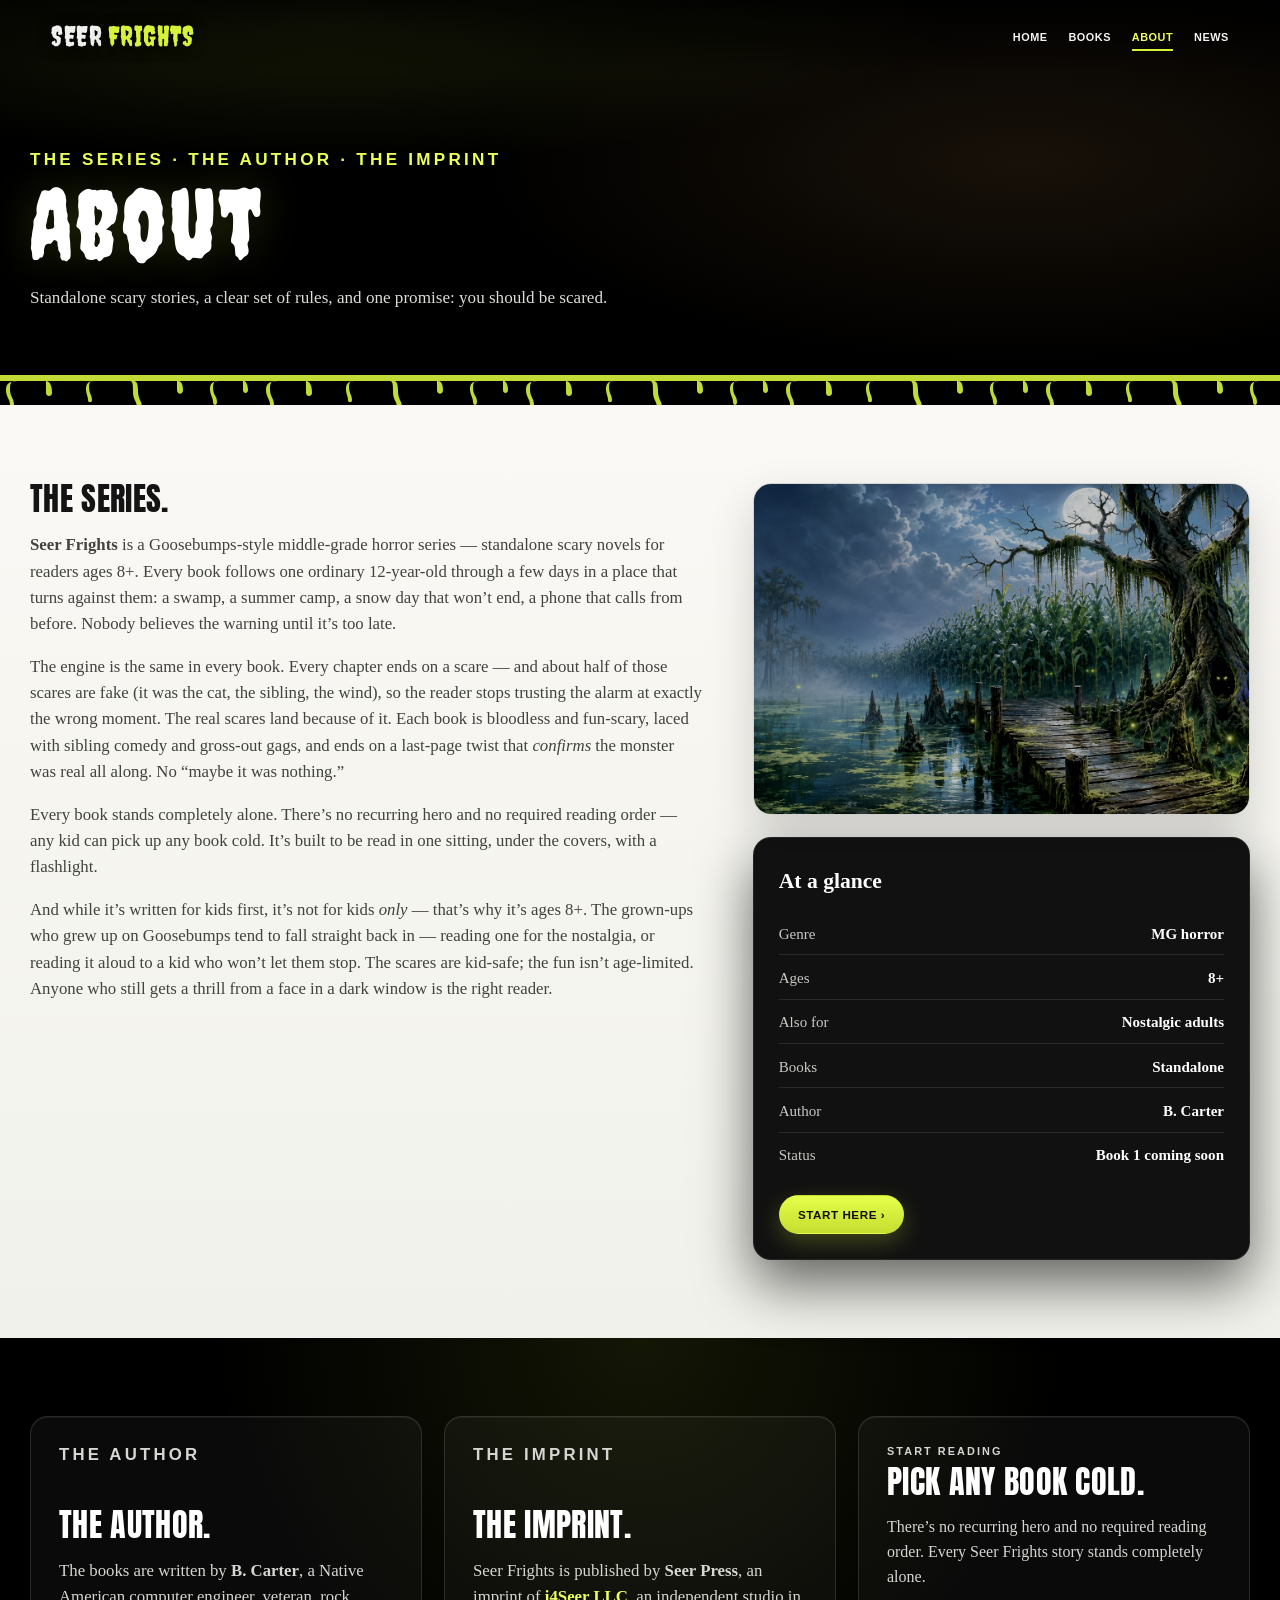
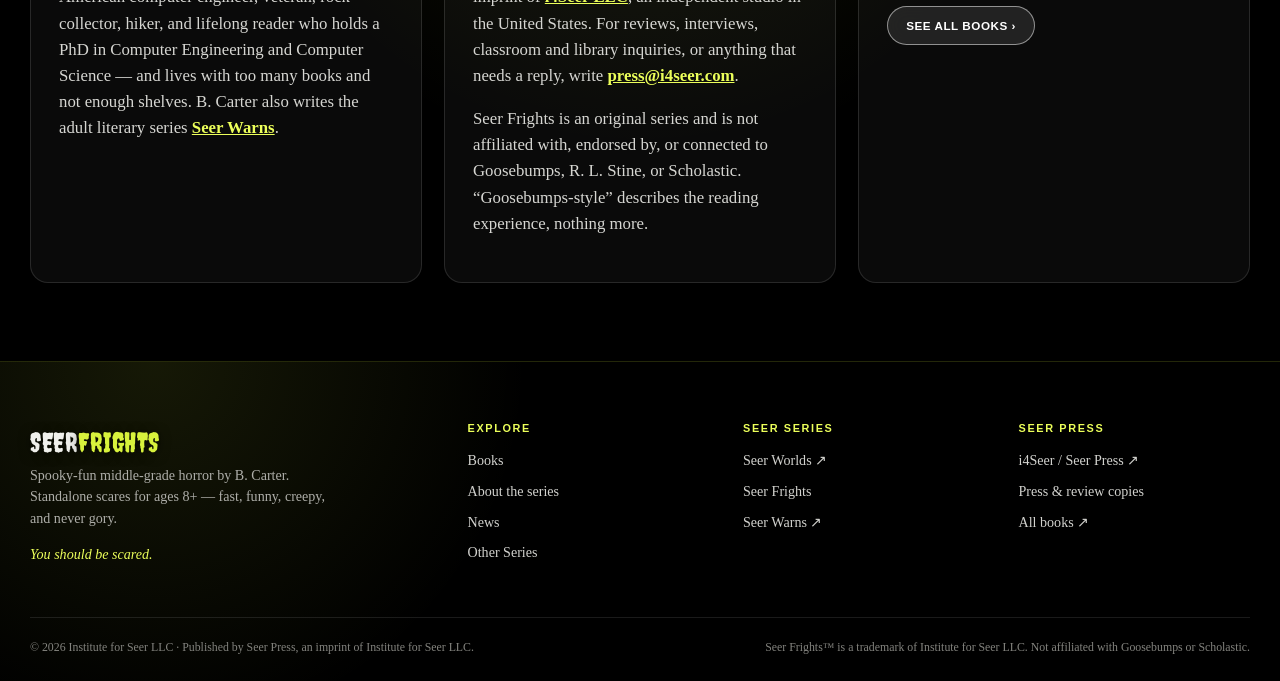
==== about/index.html @ 99028def "Align site with redesigned book covers (Phases 1-3) The book covers were redesigned into a flat-blac" ====
<!DOCTYPE html>

<html lang="en">
<head>
<meta charset="utf-8"/>
<meta content="width=device-width,initial-scale=1" name="viewport"/>
<meta content="#000000" name="theme-color"/>
<meta content="About Seer Frights, the Goosebumps-style middle-grade horror series by B. Carter, and Seer Press." name="description"/>
<link href="/favicon.svg" rel="icon" type="image/svg+xml"/>
<link href="https://fonts.googleapis.com" rel="preconnect"/>
<link crossorigin="" href="https://fonts.gstatic.com" rel="preconnect"/>
<link href="https://fonts.googleapis.com/css2?family=Anton&family=Creepster&display=swap" rel="stylesheet"/>
<link href="/style.css" rel="stylesheet"/>
<title>About — Seer Frights</title>
<link href="https://seerfrights.com/about/" rel="canonical"/>
<meta content="website" property="og:type"/>
<meta content="Seer Frights" property="og:site_name"/>
<meta content="https://seerfrights.com/about/" property="og:url"/>
<meta content="About — Seer Frights" property="og:title"/>
<meta content="About the series, the author, and the imprint." property="og:description"/>
</head>
<body>
<a class="skip" href="#main">Skip to content</a>
<header class="site-header">
<a aria-label="Seer Frights home" class="brand" href="/"><span>SEER</span><strong>FRIGHTS</strong></a>
<button aria-controls="main-nav" aria-expanded="false" class="menu-btn" type="button">Menu</button>
<nav aria-label="Main navigation" class="main-nav" id="main-nav"><a href="/">Home</a><a href="/books/">Books</a><a class="active" href="/about/">About</a><a href="/news/">News</a></nav>
</header>
<main id="main">
<section class="sub-hero">
<div class="shell">
<p class="eyebrow">The series · the author · the imprint</p>
<h1>About</h1>
<p>Standalone scary stories, a clear set of rules, and one promise: you should be scared.</p>
</div>
</section>
<section class="paper-section">
<div class="shell about-layout">
<div class="prose">
<h2>The series.</h2>
<p><strong>Seer Frights</strong> is a Goosebumps-style middle-grade horror series — standalone scary novels for readers ages 8+. Every book follows one ordinary 12-year-old through a few days in a place that turns against them: a swamp, a summer camp, a snow day that won’t end, a phone that calls from before. Nobody believes the warning until it’s too late.</p><p>The engine is the same in every book. Every chapter ends on a scare — and about half of those scares are fake (it was the cat, the sibling, the wind), so the reader stops trusting the alarm at exactly the wrong moment. The real scares land because of it. Each book is bloodless and fun-scary, laced with sibling comedy and gross-out gags, and ends on a last-page twist that <em>confirms</em> the monster was real all along. No “maybe it was nothing.”</p><p>Every book stands completely alone. There’s no recurring hero and no required reading order — any kid can pick up any book cold. It’s built to be read in one sitting, under the covers, with a flashlight.</p><p>And while it’s written for kids first, it’s not for kids <em>only</em> — that’s why it’s ages 8+. The grown-ups who grew up on Goosebumps tend to fall straight back in — reading one for the nostalgia, or reading it aloud to a kid who won’t let them stop. The scares are kid-safe; the fun isn’t age-limited. Anyone who still gets a thrill from a face in a dark window is the right reader.</p>
</div>
<aside class="about-visual">
<img alt="Moonlit swamp boardwalk, cornfield, and twisted tree" loading="lazy" src="/images/about-scene.webp"/>
<div class="fact-card">
<h3>At a glance</h3>
<div class="fact-list">
<div class="fact-row"><span>Genre</span><span>MG horror</span></div>
<div class="fact-row"><span>Ages</span><span>8+</span></div>
<div class="fact-row"><span>Also for</span><span>Nostalgic adults</span></div>
<div class="fact-row"><span>Books</span><span>Standalone</span></div>
<div class="fact-row"><span>Author</span><span>B. Carter</span></div>
<div class="fact-row"><span>Status</span><span>Book 1 coming soon</span></div>
</div>
<div class="btn-row" style="margin-top:1.2rem;"><a class="btn btn-green" href="/books/dont-go-into-the-swamp/">Start here ›</a></div>
</div>
</aside>
</div>
</section>
<section class="night-section">
<div class="shell card-grid">
<article class="feature-box prose">
<p class="eyebrow">The author</p>
<h2>The author.</h2>
<p>The books are written by <strong>B. Carter</strong>, a Native American computer engineer, veteran, rock collector, hiker, and lifelong reader who holds a PhD in Computer Engineering and Computer Science — and lives with too many books and not enough shelves. B. Carter also writes the adult literary series <a href="https://seerwarns.com/books/" rel="noopener" target="_blank">Seer Warns</a>.</p>
</article>
<article class="feature-box prose">
<p class="eyebrow">The imprint</p>
<h2>The imprint.</h2>
<p>Seer Frights is published by <strong>Seer Press</strong>, an imprint of <a href="https://www.i4seer.com/" rel="noopener" target="_blank">i4Seer LLC</a>, an independent studio in the United States. For reviews, interviews, classroom and library inquiries, or anything that needs a reply, write <a href="mailto:press@i4seer.com">press@i4seer.com</a>.</p><p>Seer Frights is an original series and is not affiliated with, endorsed by, or connected to Goosebumps, R. L. Stine, or Scholastic. “Goosebumps-style” describes the reading experience, nothing more.</p>
</article>
<article class="feature-box">
<p class="eyebrow">Start reading</p>
<h2 style="font-size:2rem;margin:.2rem 0 .8rem;">Pick any book cold.</h2>
<p>There’s no recurring hero and no required reading order. Every Seer Frights story stands completely alone.</p>
<p><a class="btn btn-outline" href="/books/">See all books ›</a></p>
</article>
</div>
</section>
</main>
<footer class="footer">
<div class="shell footer-grid">
<div class="footer-brand">
<a aria-label="Seer Frights home" class="footer-logo" href="/"><span>SEER</span><strong>FRIGHTS</strong></a>
<p>Spooky-fun middle-grade horror by B. Carter. Standalone scares for ages 8+ — fast, funny, creepy, and never gory.</p>
<p class="footer-tagline">You should be scared.</p>
</div>
<div>
<h4>Explore</h4>
<a href="/books/">Books</a>
<a href="/about/">About the series</a>
<a href="/news/">News</a>
<a href="/other-series/">Other Series</a>
</div>
<div>
<h4>Seer Series</h4>
<a href="https://seerworlds.com/" rel="noopener" target="_blank">Seer Worlds ↗</a>
<a href="/">Seer Frights</a>
<a href="https://seerwarns.com/" rel="noopener" target="_blank">Seer Warns ↗</a>
</div>
<div>
<h4>Seer Press</h4>
<a href="https://www.i4seer.com/" rel="noopener" target="_blank">i4Seer / Seer Press ↗</a>
<a href="mailto:press@i4seer.com">Press &amp; review copies</a>
<a href="https://www.i4seer.com/books/" rel="noopener" target="_blank">All books ↗</a>
</div>
</div>
<div class="shell footer-meta">
<span>© 2026 Institute for Seer LLC · Published by Seer Press, an imprint of Institute for Seer LLC.</span>
<span>Seer Frights™ is a trademark of Institute for Seer LLC. Not affiliated with Goosebumps or Scholastic.</span>
</div>
</footer>
<script src="/site.js"></script>
</body>
</html>
---- style.css ----
*{box-sizing:border-box}
:root{
 /* Phase 1 — palette pulled from the new covers: true black grounds,
    acid-yellow wordmark green, warm brass object-light, near-white relief */
 --night:#0a0a0a;--night-deep:#000;--night-soft:#141414;
 --green:#d8f23c;--green2:#ecff5a;--green-deep:#a9c422;
 --title-yellow:#E6C91E;/* locked cover title color */
 --brass:#c08a45;--brass2:#e6b877;
 --purple:#8063ad;--purple2:#a98ed1;
 --cream:#f4f4f0;--paper:#faf9f5;--paper2:#ececE6;
 --ink:#141414;--body:#3a3a38;--muted:#7c7c78;--line:rgba(20,20,20,.14);
 --shadow:0 18px 45px rgba(0,0,0,.16);--shadow-dark:0 24px 55px rgba(0,0,0,.6);
 --glow:0 0 60px rgba(216,242,60,.14);
 /* Phase 2 — horror-paperback type system:
    display  = the covers' dripping lettering (wordmark, heroes, book titles)
    heading  = heavy condensed slab for section subheads
    body     = serif, unchanged */
 --font-display:"Creepster","Impact","Haettenschweiler","Arial Narrow Bold",sans-serif;
 --font-heading:"Anton","Oswald","Arial Narrow",Impact,sans-serif;
 --font-body:Georgia,"Times New Roman",serif;
 /* reusable drip mask: solid top band + irregular hanging teardrops */
 --drip:url("data:image/svg+xml,%3Csvg xmlns='http://www.w3.org/2000/svg' width='260' height='34' preserveAspectRatio='none'%3E%3Cpath fill='%23000' d='M0 0h260v6H0z M14 6c-3 0-4 3-4 8 0 8 4 9 4 16 0 4-4 4-4 0 0-6-4-8-4-15 0-6 3-9 12-9zM46 6c4 0 6 5 6 12 0 4-6 4-6 0V6zM92 6c-2 0-3 2-3 6 0 6 3 8 3 13 0 3-4 3-4 0 0-4-2-6-2-11 0-5 2-8 8-8zM134 6c3 0 4 4 4 10 0 9 4 9 4 17 0 5-5 5-5 0 0-7-4-8-4-16 0-7 0-11-3-11zM178 6c3 0 5 3 5 9 0 5-6 5-6 0V6zM216 6c-2 0-3 3-3 7 0 7 4 8 4 14 0 4-4 4-4 0 0-5-3-7-3-13 0-5 2-8 9-8zM244 6c2 0 4 4 4 9 0 4-5 4-5 0V6z'/%3E%3C/svg%3E") repeat-x left top/260px 34px
}
html{scroll-behavior:smooth}
body{margin:0;background:#000;color:var(--body);font-family:var(--font-body);line-height:1.56;overflow-x:hidden}
/* Creepster is caps-only with a wet, uneven baseline — give it a hair of tracking
   correction at display size and a soft yellow-green glow like the cover ink. */
.dripcap{font-family:var(--font-display);font-weight:400;letter-spacing:.02em;text-wrap:balance}
/* Creepster sets wide — never let a display heading push the page sideways. */
.hero-copy h1,.sub-hero h1,.book-hero h1,.lost-copy h1,.feature-card h2,.band h2,.brand,.footer-logo{overflow-wrap:break-word;max-width:100%}
img{display:block;max-width:100%}
a{color:inherit}
button,input,textarea{font:inherit}
.skip{position:fixed;top:8px;left:8px;z-index:1000;transform:translateY(-150%);background:#fff;padding:.6rem 1rem;border-radius:8px;color:#102d25}
.skip:focus{transform:none}
.shell{width:min(1220px,calc(100% - 40px));margin:auto}
.eyebrow{font:800 .68rem/1.2 Arial,sans-serif;text-transform:uppercase;letter-spacing:.19em;color:#8a9a2f;margin:0 0 .5rem}
.btn{display:inline-flex;align-items:center;justify-content:center;gap:.4rem;padding:.8rem 1.14rem;border-radius:999px;text-decoration:none;border:1px solid transparent;font:800 .73rem/1 Arial,sans-serif;text-transform:uppercase;letter-spacing:.045em;transition:.2s}
.btn:hover{transform:translateY(-2px)}
.btn-green{background:linear-gradient(#e4ff4b,#c6dd2f);color:#111;box-shadow:0 8px 22px rgba(216,242,60,.24)}
.btn-green:hover{background:linear-gradient(#ecff6a,#d2ea3d)}
.btn-dark{background:#161616;color:white;border-color:#3a3a3a}
.btn-outline{background:rgba(255,255,255,.1);color:white;border-color:rgba(255,255,255,.5);backdrop-filter:blur(10px)}
.btn-paper{background:#fff;color:#161616;border-color:rgba(20,20,20,.18);box-shadow:0 8px 24px rgba(0,0,0,.1)}
.btn-row{display:flex;gap:.72rem;flex-wrap:wrap;align-items:center}
.section-heading{max-width:760px;margin-bottom:34px}
.section-heading h1,.section-heading h2{font-family:var(--font-heading);font-weight:400;font-size:clamp(2.6rem,5.2vw,4.8rem);line-height:1;letter-spacing:.005em;text-transform:uppercase;color:var(--ink);margin:.15rem 0 .8rem;text-wrap:balance}
.section-heading p{font-size:1.06rem;color:var(--muted);margin:.2rem 0}

/* Cover divider — echoes the "— BOOK 1 —" rule on every cover */
.rule-divider{display:flex;align-items:center;justify-content:center;gap:.9rem;font-family:var(--font-display);font-weight:400;font-size:1rem;letter-spacing:.14em;color:var(--green)}
.rule-divider:before,.rule-divider:after{content:"";height:1px;width:min(90px,12vw);background:var(--green);opacity:.7}

/* NAV */
.site-header{position:absolute;z-index:40;top:0;left:0;right:0;height:74px;display:flex;align-items:center;padding:0 clamp(22px,4vw,64px);background:linear-gradient(180deg,rgba(0,0,0,.72),rgba(0,0,0,0));color:#fff}
/* Wordmark — one horizontal line per the locked cover spec (never stacked). */
.brand{display:inline-flex;align-items:baseline;gap:.32em;text-decoration:none;line-height:1;text-shadow:0 2px 14px rgba(0,0,0,.6);min-width:150px}
.brand span,.brand strong{font-family:var(--font-display);font-weight:400;letter-spacing:.02em;font-size:1.72rem;line-height:1}
.brand span{color:#f0f0ec}
.brand strong{color:var(--green)}
.main-nav{margin-left:auto;display:flex;align-items:center;gap:1.3rem}
.main-nav a{position:relative;text-decoration:none;font:800 .68rem/1 Arial,sans-serif;text-transform:uppercase;letter-spacing:.05em;padding:.85rem 0;color:#f4f4f2}
.main-nav a:after{content:"";position:absolute;left:50%;right:50%;bottom:.34rem;height:2px;background:var(--green);transition:.2s}
.main-nav a:hover:after,.main-nav a.active:after{left:0;right:0}
.main-nav a.active{color:var(--green2)}
.menu-btn{display:none;margin-left:auto;border:1px solid rgba(255,255,255,.5);border-radius:999px;background:#161616;color:#fff;padding:.6rem .85rem;font:700 .72rem/1 Arial,sans-serif}

/* HOME HERO — the covers are the thesis: one spotlight, five objects on black,
   the dripping wordmark alongside. No painterly scene (matches the cover system). */
.home-hero{position:relative;overflow:hidden;background:var(--night-deep);color:white;padding:150px 0 84px}
/* single top-center pool of light, the way every cover object is lit */
.home-hero:before{content:"";position:absolute;inset:0;z-index:0;background:
 radial-gradient(90% 62% at 50% 0%,rgba(216,242,60,.1),transparent 62%),
 radial-gradient(64% 50% at 72% 46%,rgba(192,138,69,.12),transparent 70%)}
/* drip along the bottom edge — a solid bar with irregular teardrops hanging off it,
   echoing the wet lettering on the covers */
.home-hero:after{content:"";position:absolute;left:0;right:0;bottom:0;height:34px;z-index:2;
 background:var(--green);opacity:.92;-webkit-mask:var(--drip);mask:var(--drip)}
.hero-grid{position:relative;z-index:1;display:grid;grid-template-columns:minmax(0,1fr) minmax(0,1.05fr);gap:clamp(24px,4vw,64px);align-items:center}
.hero-copy{max-width:620px}
.hero-copy .eyebrow{color:var(--green2)}
.hero-copy h1{font-family:var(--font-display);font-weight:400;font-size:clamp(4rem,7.4vw,7rem);line-height:.9;margin:.15rem 0 .7rem;letter-spacing:.02em;color:var(--green);text-shadow:0 0 50px rgba(216,242,60,.3)}
.hero-copy .tagline{font:800 .9rem/1 Arial,sans-serif;text-transform:uppercase;letter-spacing:.24em;color:var(--green2);margin:0 0 1.2rem}
.hero-copy .lede{max-width:600px;color:#dcdcd8;font-size:1.07rem;margin:0 0 1.7rem}
/* five covers fanned like a shelf caught in the light */
.hero-shelf{display:flex;justify-content:center;align-items:flex-end}
.hero-shelf img{width:26%;border-radius:3px;border:1px solid rgba(255,255,255,.16);
 box-shadow:0 26px 52px rgba(0,0,0,.72);transition:transform .3s,box-shadow .3s}
.hero-shelf img+img{margin-left:-5.5%}
.hero-shelf img:nth-child(1){transform:rotate(-9deg) translateY(24px);z-index:1}
.hero-shelf img:nth-child(2){transform:rotate(-4.5deg) translateY(8px);z-index:2}
.hero-shelf img:nth-child(3){transform:translateY(-6px);z-index:5;box-shadow:0 32px 64px rgba(0,0,0,.78),0 0 52px rgba(216,242,60,.2)}
.hero-shelf img:nth-child(4){transform:rotate(4.5deg) translateY(8px);z-index:2}
.hero-shelf img:nth-child(5){transform:rotate(9deg) translateY(24px);z-index:1}
.hero-shelf:hover img{transform:none}
.hero-shelf:hover img+img{margin-left:-2%}
.hero-note{position:absolute;z-index:5;left:50%;bottom:52px;transform:translateX(-50%);color:#e8e8e4;font-style:italic;font-size:.96rem;padding:.6rem .95rem;border:1px solid rgba(255,255,255,.32);background:rgba(0,0,0,.72);border-radius:14px;backdrop-filter:blur(8px)}

/* INTRO STRIP — was torn cream paper, now a clean black band w/ chartreuse rules */
.parchment{position:relative;z-index:10;background:var(--night-deep);color:#e8e8e4;
 border-top:1px solid rgba(216,242,60,.28);border-bottom:1px solid rgba(216,242,60,.28)}
.home-intro{min-height:220px;display:grid;grid-template-columns:1.5fr repeat(3,.82fr) 1.18fr;width:min(1220px,calc(100% - 50px));margin:auto}
.home-intro>article{padding:31px 23px;border-right:1px solid rgba(255,255,255,.1);display:flex;flex-direction:column;justify-content:center}
.home-intro>article:last-child{border-right:0}
.home-intro h2{font-family:var(--font-heading);font-weight:400;font-size:1.68rem;line-height:1.04;letter-spacing:.01em;text-transform:uppercase;margin:.15rem 0 .55rem;color:#fff}
.home-intro h3{font-size:1.08rem;margin:.28rem 0;color:#f0f0ec}
.home-intro p{margin:.2rem 0 .7rem;font-size:.9rem;line-height:1.38;color:#c6c6c0}
.home-intro .eyebrow{color:var(--green)}
.home-intro .btn-dark{border-color:#3a3a3a}
.intro-icon{font-family:var(--font-heading);font-weight:400;font-size:1.5rem;line-height:1;color:var(--green)}
.feature-card{position:relative;background:#111!important;color:#fff!important;box-shadow:inset 0 0 60px rgba(216,242,60,.06)}
.feature-card .eyebrow{color:var(--green)}
.feature-card h2{color:var(--green);text-align:center;font-family:var(--font-display);font-weight:400;font-size:1.85rem;line-height:1.02;letter-spacing:.03em}
.feature-card p{text-align:center;color:#dcdcd8}
.feature-card .btn{align-self:center}

/* SHOWCASE */
.book-showcase{background:
 radial-gradient(circle at 50% 0,rgba(216,242,60,.1),transparent 46%),
 var(--night-deep);color:white;padding:44px 34px 52px}
.book-showcase .ornament{text-align:center;font-family:var(--font-display);font-weight:400;font-size:1.4rem;letter-spacing:.16em;color:#f0f0ec;margin-bottom:24px}
.book-showcase .ornament span{color:var(--green)}
.cover-row{width:min(1150px,100%);margin:auto;display:grid;grid-template-columns:repeat(5,1fr);gap:24px}
.cover-link{text-align:center;text-decoration:none;color:white;min-width:0}
.cover-link img{width:100%;height:auto;border-radius:4px;border:1px solid rgba(255,255,255,.14);box-shadow:0 11px 30px rgba(0,0,0,.6),0 0 0 rgba(216,242,60,0);transition:.22s}
.cover-link:hover img{transform:translateY(-7px);box-shadow:0 18px 40px rgba(0,0,0,.7),0 0 40px rgba(216,242,60,.18)}
.cover-link span{display:block;margin-top:11px;font:700 .75rem/1.25 Arial,sans-serif;letter-spacing:.02em;color:#f0f0ec}
.showcase-cta{text-align:center;margin:26px 0 0}

/* SUBPAGE HERO — flat black + one pool of light + drip edge (no swamp photo) */
.sub-hero{position:relative;min-height:340px;padding:150px 0 76px;color:white;background:var(--night-deep);overflow:hidden}
.sub-hero:before{content:"";position:absolute;inset:0;z-index:1;background:
 radial-gradient(80% 60% at 26% 4%,rgba(216,242,60,.11),transparent 60%),
 radial-gradient(60% 70% at 80% 40%,rgba(192,138,69,.12),transparent 72%)}
.sub-hero:after{content:"";position:absolute;left:0;right:0;bottom:0;height:30px;z-index:2;background:var(--green);opacity:.9;-webkit-mask:var(--drip);mask:var(--drip)}
.sub-hero .shell{position:relative;z-index:3}
.sub-hero h1{font-family:var(--font-display);font-weight:400;font-size:clamp(3.6rem,7.6vw,6.6rem);line-height:.92;margin:.15rem 0 .8rem;letter-spacing:.02em;text-shadow:0 0 44px rgba(216,242,60,.18)}
.sub-hero p{max-width:730px;color:#dcdcd8;font-size:1.07rem}
.sub-hero .eyebrow{color:var(--green2)}

/* SECTIONS */
.paper-section{background:linear-gradient(180deg,#faf9f5,#f1f1eb);padding:78px 0;color:var(--body)}
/* Painterly swamp art predates the cover redesign — grade it toward the
   black/acid palette so it doesn't read as a different brand.
   (Not .split-art — that holds a book cover, which must stay untouched.) */
.paper-section .split-feature>div:not(.split-art) img,.about-visual img{filter:saturate(.5) brightness(.72) contrast(1.18)}
.night-section{background:
 radial-gradient(circle at 50% 0,rgba(216,242,60,.09),transparent 48%),
 var(--night-deep);color:white;padding:78px 0}
.night-section .section-heading h2,.night-section h2,.night-section h3,.night-section .prose h2{color:white}
.night-section .section-heading p{color:#cececa}
.night-section .prose p{color:#d6d6d2}
.night-section .prose a{color:var(--green2)}

.card-grid{display:grid;grid-template-columns:repeat(3,1fr);gap:22px}
.card{border:1px solid var(--line);background:#fff;border-radius:18px;box-shadow:0 12px 35px rgba(0,0,0,.08);overflow:hidden}
.card-body{padding:24px}
.card h3{font-family:var(--font-heading);font-weight:400;font-size:1.5rem;line-height:1.06;letter-spacing:.01em;text-transform:uppercase;margin:.15rem 0;color:var(--ink)}
.card p{color:#5b5b57}
.feature-grid{display:grid;grid-template-columns:repeat(3,1fr);gap:24px}
.feature-box{padding:28px;border:1px solid rgba(255,255,255,.12);border-radius:18px;background:rgba(255,255,255,.04);box-shadow:inset 0 1px 0 rgba(255,255,255,.06)}
.feature-box .big-icon{color:var(--green);font-family:var(--font-heading);font-weight:400;font-size:1.7rem;line-height:1}
.feature-box h2{font-family:var(--font-heading);font-weight:400;font-size:1.9rem;line-height:1.02;letter-spacing:.01em;text-transform:uppercase;color:#fff}
.feature-box h3{font-family:var(--font-heading);font-weight:400;font-size:1.35rem;line-height:1.05;letter-spacing:.015em;text-transform:uppercase}
.feature-box p{color:#d6d6d2}
.split-feature{display:grid;grid-template-columns:1.08fr .92fr;gap:48px;align-items:center}
.split-feature h2{font-family:var(--font-heading);font-weight:400;font-size:clamp(2.6rem,5vw,4.4rem);line-height:1;letter-spacing:.005em;text-transform:uppercase;color:var(--ink);margin:.2rem 0 1rem;text-wrap:balance}
.split-feature p{font-size:1.06rem;color:#4e4e4a}
.split-art{position:relative}
.split-art img{width:min(360px,78%);margin:auto;border-radius:6px;border:1px solid rgba(0,0,0,.14);box-shadow:0 24px 60px rgba(0,0,0,.32)}
.split-art:before{content:"";position:absolute;inset:6% 12% 2% 12%;border-radius:50%;background:radial-gradient(closest-side,rgba(216,242,60,.28),transparent 78%);z-index:-1;transform:none;filter:blur(24px)}

/* BOOKS GRID */
.books-grid{display:grid;grid-template-columns:repeat(3,1fr);gap:24px}
.book-tile{text-decoration:none;transition:.2s}
.book-tile:hover{transform:translateY(-4px)}
.book-tile.card{background:#111;border-color:rgba(255,255,255,.1)}
.book-tile .cover-wrap{padding:26px 22px 6px;background:radial-gradient(120% 90% at 50% 40%,rgba(216,242,60,.1),transparent 62%),#0a0a0a;display:flex;justify-content:center}
.book-tile img{width:100%;max-width:250px;margin:auto;border-radius:4px;border:1px solid rgba(255,255,255,.14);box-shadow:0 16px 34px rgba(0,0,0,.55)}
.book-tile:hover img{box-shadow:0 20px 44px rgba(0,0,0,.6),0 0 36px rgba(216,242,60,.16)}
.book-tile .card-body{padding:22px 24px 27px}
.book-tile h3{font-size:1.5rem;line-height:1.08;color:#fff}
.book-num{font-family:var(--font-display);font-weight:400;font-size:1.02rem;letter-spacing:.1em;color:var(--green)}
.status{display:inline-block;margin-top:.65rem;padding:.3rem .56rem;border-radius:999px;background:rgba(216,242,60,.16);color:var(--green2);font:800 .64rem/1 Arial,sans-serif;text-transform:uppercase;letter-spacing:.07em}

/* ABOUT */
.about-layout{display:grid;grid-template-columns:1.15fr .85fr;gap:50px;align-items:start}
.prose h2{font-family:var(--font-heading);font-weight:400;font-size:2rem;line-height:1.02;letter-spacing:.01em;text-transform:uppercase;color:var(--ink);margin:0 0 1rem}
.prose h2:not(:first-child){margin-top:2.7rem}
.prose p{font-size:1.05rem;color:#42423e}
.prose a{color:#6f8514;font-weight:700}
.about-visual{position:sticky;top:22px}
.about-visual img{border-radius:18px;box-shadow:var(--shadow);border:1px solid var(--line)}
.fact-card{margin-top:22px;background:#111;color:white;border-radius:18px;padding:25px;box-shadow:var(--shadow-dark);border:1px solid rgba(255,255,255,.08)}
.fact-card h3{margin:.1rem 0 1rem;font-size:1.35rem}
.fact-list{display:grid;gap:.2rem}
.fact-row{display:flex;justify-content:space-between;gap:1rem;padding:.52rem 0;border-bottom:1px solid rgba(255,255,255,.1);font-size:.94rem}
.fact-row:last-child{border-bottom:0}
.fact-row span:first-child{color:#c8c8c4}
.fact-row span:last-child{text-align:right;font-weight:700}

/* BOOK DETAIL */
.book-hero{position:relative;min-height:360px;padding:150px 0 72px;color:white;background:var(--night-deep);overflow:hidden}
.book-hero:before{content:"";position:absolute;inset:0;z-index:1;background:
 radial-gradient(78% 58% at 22% 6%,rgba(230,201,30,.1),transparent 60%),
 radial-gradient(60% 70% at 82% 42%,rgba(192,138,69,.13),transparent 72%)}
.book-hero:after{content:"";position:absolute;left:0;right:0;bottom:0;height:30px;z-index:2;background:var(--title-yellow);opacity:.82;-webkit-mask:var(--drip);mask:var(--drip)}
.book-hero .shell{position:relative;z-index:3}
.book-hero h1{font-family:var(--font-display);font-weight:400;font-size:clamp(3.3rem,6.4vw,6rem);line-height:.94;letter-spacing:.02em;margin:.15rem 0 .75rem;max-width:930px;color:var(--title-yellow);text-shadow:0 0 44px rgba(230,201,30,.2)}
.book-hero .subline{color:#dcdcd8;font-size:1rem;margin:0}
.book-hero .eyebrow{color:var(--green2)}
.book-detail{display:grid;grid-template-columns:330px 1fr;gap:54px;align-items:start}
.cover-stack{position:sticky;top:24px}
.cover-large{width:100%;border-radius:5px;box-shadow:0 22px 55px rgba(0,0,0,.4),0 0 44px rgba(216,242,60,.1);border:1px solid rgba(0,0,0,.16)}
.spec-card{margin-top:20px;background:white;border:1px solid var(--line);border-radius:16px;padding:20px 21px;box-shadow:0 12px 30px rgba(0,0,0,.07)}
.spec-card h3{margin:.1rem 0 .8rem;color:var(--ink);font-size:1.18rem}
.spec-list{display:grid;gap:.1rem}
.spec-row{display:flex;justify-content:space-between;gap:1rem;padding:.5rem 0;border-bottom:1px dashed rgba(20,20,20,.16);font-size:.91rem}
.spec-row:last-child{border-bottom:0}
.spec-row span:first-child{color:#7c7c78}
.spec-row span:last-child{font-weight:700;color:#2a2a28;text-align:right}
.book-copy{max-width:760px}
.book-copy .scare-tag{font:800 .68rem/1 Arial,sans-serif;text-transform:uppercase;letter-spacing:.16em;color:#8a9a2f;margin:0 0 1rem}
.book-copy p{font-size:1.06rem;color:#42423e}
.book-copy .pull{font-size:1.32rem;font-weight:700;color:#2a2a28;font-style:italic;border-left:5px solid var(--green);padding:12px 0 12px 22px;margin:1.8rem 0;background:linear-gradient(90deg,rgba(216,242,60,.12),transparent)}
.book-copy .availability-note{font-size:.9rem;color:#7c7c78;margin-top:.8rem}
.book-copy .btn-row{margin-top:2rem}
.related{padding:56px 0;background:var(--night-deep);color:white;border-top:1px solid rgba(216,242,60,.22)}
.related .ornament{text-align:center;font-family:var(--font-display);font-weight:400;font-size:1.3rem;letter-spacing:.14em;color:#f0f0ec;margin-bottom:22px}
.related .ornament span{color:var(--green)}
.related .cover-row{max-width:900px;grid-template-columns:repeat(4,1fr)}

/* BAND */
.band{padding:50px 0;text-align:center;background:
 radial-gradient(circle at 50% 0,rgba(216,242,60,.1),transparent 55%),
 var(--night-deep);color:white;border-top:1px solid rgba(216,242,60,.22)}
.band h2{font-family:var(--font-display);font-weight:400;font-size:clamp(2.6rem,5.4vw,4.6rem);line-height:.98;letter-spacing:.02em;margin:.1rem 0 .7rem;color:var(--green);text-shadow:0 0 40px rgba(216,242,60,.18)}
.band p{color:#d4d4d0;max-width:650px;margin:.4rem auto 1.5rem}

/* 404 */
.lost-hero{min-height:88vh;display:grid;align-items:center;position:relative;background:var(--night-deep);color:white;overflow:hidden}
.lost-hero:after{content:"";position:absolute;inset:0;background:
 radial-gradient(60% 50% at 30% 20%,rgba(216,242,60,.1),transparent 62%),
 radial-gradient(50% 60% at 78% 60%,rgba(192,138,69,.12),transparent 72%)}
.lost-copy{position:relative;z-index:2;padding-top:80px;max-width:680px}
.lost-copy h1{font-family:var(--font-display);font-weight:400;font-size:clamp(4.2rem,10.5vw,8rem);line-height:.9;letter-spacing:.02em;margin:.1rem 0 .8rem;color:var(--green);text-shadow:0 0 50px rgba(216,242,60,.26)}
.lost-copy p{color:#e8e8e4;font-size:1.08rem}

/* FOOTER */
.footer{background:
 radial-gradient(circle at 12% 0,rgba(216,242,60,.1),transparent 32%),
 var(--night-deep);color:#b4b4b0;padding:58px 0 24px;border-top:1px solid rgba(216,242,60,.16)}
.footer-grid{display:grid;grid-template-columns:1.7fr repeat(3,1fr);gap:44px}
.footer-brand{display:block}
.footer-logo{display:inline-flex;align-items:baseline;gap:.32em;text-decoration:none;line-height:1;margin-bottom:16px;text-shadow:0 2px 12px rgba(0,0,0,.55)}
.footer-logo span,.footer-logo strong{font-family:var(--font-display);font-weight:400;letter-spacing:.02em;font-size:1.68rem;line-height:1}
.footer-logo span{color:#f0f0ec}
.footer-logo strong{color:var(--green)}
.footer-brand p{max-width:310px;font-size:.88rem;line-height:1.55;margin:.35rem 0;color:#aeaea9}
.footer-brand .footer-tagline{color:var(--green2);font-style:italic;margin-top:14px}
.footer h4{font:800 .68rem/1 Arial,sans-serif;color:var(--green2);letter-spacing:.15em;text-transform:uppercase;margin:3px 0 16px}
.footer a{display:block;text-decoration:none;color:#d2d2ce;font-size:.88rem;margin:9px 0;transition:.18s}
.footer a:hover{color:white;transform:translateX(2px)}
.footer-meta{margin-top:44px;padding-top:20px;border-top:1px solid rgba(255,255,255,.1);font-size:.74rem;line-height:1.55;color:#83837e;display:flex;justify-content:space-between;gap:28px;flex-wrap:wrap}
.footer-meta span:first-child{max-width:720px}


/* RESPONSIVE */
@media(max-width:1080px){
 .main-nav{gap:.85rem}.main-nav a{font-size:.63rem}
 .home-intro{grid-template-columns:1.3fr repeat(3,.82fr)}.feature-card{grid-column:1/-1;min-height:170px}
 .cover-row{gap:18px}
}
@media(max-width:820px){
 .site-header{height:64px}.brand{min-width:130px}.brand span,.brand strong{font-size:1.5rem}.menu-btn{display:block}
 .main-nav{display:none;position:absolute;top:62px;right:18px;flex-direction:column;align-items:stretch;background:rgba(0,0,0,.98);border:1px solid rgba(255,255,255,.1);padding:14px 18px;border-radius:13px;box-shadow:0 18px 35px rgba(0,0,0,.4)}
 .main-nav.open{display:flex}
 .home-hero{padding:128px 0 64px}
 .hero-grid{grid-template-columns:1fr;gap:40px;text-align:center}
 .hero-copy{margin:auto}.hero-copy h1{font-size:clamp(3rem,10vw,4.6rem)}.hero-copy .lede{margin-left:auto;margin-right:auto}.hero-copy .btn-row{justify-content:center}
 .hero-shelf{max-width:480px;margin:auto}.hero-note{display:none}
 .section-heading h1,.section-heading h2,.split-feature h2,.news-main h2,.prose h2,.home-intro h2{font-size:clamp(1.9rem,5.5vw,2.8rem)}
 .sub-hero h1,.book-hero h1,.lost-copy h1{font-size:clamp(2.6rem,8vw,4.4rem)}
 .feature-card h2{font-size:1.5rem}
 .home-intro{grid-template-columns:1fr 1fr}.home-intro>article{border-bottom:1px solid rgba(255,255,255,.1)}.home-intro>article:first-child,.feature-card{grid-column:1/-1}
 .cover-row{grid-template-columns:repeat(3,1fr)}
 .books-grid,.card-grid,.feature-grid{grid-template-columns:1fr 1fr}
 .split-feature,.about-layout,.book-detail{grid-template-columns:1fr}
 .split-art{order:-1}.split-art img{width:min(320px,75%)}
 .about-visual,.cover-stack{position:relative;top:auto}.about-visual{max-width:620px;margin:auto}.cover-stack{width:min(330px,82%);margin:auto}
 .related .cover-row{grid-template-columns:repeat(4,1fr)}
 .footer-inner{grid-template-columns:1fr}.footer-links{margin-top:4px}
}
@media(max-width:560px){
 .site-header{padding:0 16px}.brand span,.brand strong{font-size:1.4rem}
 .home-hero{padding:112px 0 56px}.hero-shelf{max-width:400px}.hero-shelf img+img{margin-left:-6.5%}
 .home-intro{grid-template-columns:1fr;width:calc(100% - 24px)}.home-intro>article{border-right:0;padding:25px 21px}.feature-card{grid-column:auto}
 .cover-row{grid-template-columns:repeat(2,1fr);gap:16px}.book-showcase{padding-left:20px;padding-right:20px}
 .books-grid,.card-grid,.feature-grid{grid-template-columns:1fr}
 .sub-hero{min-height:300px;padding-top:118px}
 .paper-section,.night-section{padding:58px 0}
 .book-hero{min-height:320px;padding-top:118px}
 .related .cover-row{grid-template-columns:repeat(2,1fr)}
}

@media(max-width:1000px){
 .series-grid{grid-template-columns:1fr 1fr}.series-card:last-child{grid-column:1/-1;min-height:390px}
 .news-grid{grid-template-columns:1fr}.news-side{grid-template-columns:1fr 1fr}
}
@media(max-width:820px){
 .footer-grid{grid-template-columns:1.4fr 1fr 1fr}.footer-grid>div:last-child{grid-column:2/4}
 .news-main{grid-template-columns:230px 1fr}.news-main-copy{padding:30px}
}
@media(max-width:650px){
 .series-grid{grid-template-columns:1fr}.series-card,.series-card:last-child{grid-column:auto;min-height:390px}
 .news-main{grid-template-columns:1fr}.news-feature-cover{padding:28px}.news-feature-cover img{max-width:210px}.news-main-copy{padding:28px 24px}
 .news-side{grid-template-columns:1fr}
 .footer-grid{grid-template-columns:1fr 1fr}.footer-grid>div:last-child{grid-column:auto}.footer-meta{display:block}.footer-meta span{display:block;margin-top:8px}
}
@media(max-width:480px){.footer-grid{grid-template-columns:1fr}.news-card{grid-template-columns:90px 1fr;gap:16px}.series-card-content{padding:26px 24px}}

@media(prefers-reduced-motion:reduce){*{scroll-behavior:auto!important;transition:none!important}}

/* OTHER SERIES */
.series-grid{display:grid;grid-template-columns:repeat(3,1fr);gap:24px}
.series-card{position:relative;min-height:470px;border-radius:20px;overflow:hidden;background-size:cover;background-position:center;box-shadow:var(--shadow-dark);isolation:isolate;border:1px solid rgba(255,255,255,.08)}
.series-card:before{content:"";position:absolute;inset:0;background:linear-gradient(180deg,rgba(0,0,0,.14),rgba(0,0,0,.4) 38%,rgba(0,0,0,.92) 100%);z-index:0}
.series-frights{background-image:url('/images/cover-dont-go-into-the-swamp-front.jpg');background-position:center 32%}
.series-worlds{background-image:url('/images/series-worlds.webp');background-position:center}
.series-warns{background-image:url('/images/series-warns.webp');background-position:center}
.series-card-hit{position:absolute;inset:0;z-index:3}
.series-card-content{position:absolute;z-index:2;left:0;right:0;bottom:0;padding:32px 30px;color:white;text-shadow:0 2px 12px rgba(0,0,0,.8)}
.series-card-content .eyebrow{color:var(--green2)}
.series-card-content h3{font-size:2.05rem;line-height:1;margin:.18rem 0 .8rem;color:white;letter-spacing:.015em}
.series-card-content p{margin:.15rem 0 .9rem;color:#f0f0ec;font-size:.96rem;line-height:1.5}
.series-cta{font:800 .68rem/1 Arial,sans-serif;text-transform:uppercase;letter-spacing:.08em;color:var(--green2)}
.series-card:hover{transform:translateY(-5px);box-shadow:0 26px 60px rgba(0,0,0,.5);transition:.22s}
.series-note h2{color:white}
.series-note p{color:#d6d6d2}
.series-note-list{display:grid;gap:13px}
.series-note-list>div{padding:18px 20px;border:1px solid rgba(255,255,255,.12);background:rgba(255,255,255,.04);border-radius:14px}
.series-note-list b{display:block;color:var(--green2);font:800 .7rem/1 Arial,sans-serif;letter-spacing:.12em;margin-bottom:6px}
.series-note-list span{color:#d8d8d4;font-size:.94rem}

/* NEWS */
.news-grid{display:grid;grid-template-columns:minmax(0,1.55fr) minmax(300px,.75fr);gap:26px;align-items:stretch}
.news-main{display:grid;grid-template-columns:280px 1fr;overflow:hidden;border:1px solid var(--line);background:#fff;border-radius:20px;box-shadow:0 18px 45px rgba(0,0,0,.1)}
.news-feature-cover{padding:28px;background:radial-gradient(120% 90% at 50% 40%,rgba(216,242,60,.12),transparent 62%),#0a0a0a;display:flex;align-items:center;justify-content:center}
.news-feature-cover img{width:100%;max-width:235px;border-radius:4px;border:1px solid rgba(255,255,255,.14);box-shadow:0 20px 44px rgba(0,0,0,.5)}
.news-main-copy{padding:38px 36px;display:flex;flex-direction:column;justify-content:center}
.news-main h2{font-family:var(--font-heading);font-weight:400;font-size:clamp(2.4rem,4.2vw,3.9rem);line-height:1;margin:.2rem 0 1rem;color:var(--ink);letter-spacing:.005em;text-transform:uppercase;text-wrap:balance}
.news-main p{color:#55554f;font-size:1rem}
.news-main .btn-row{margin-top:14px}
.news-side{display:grid;gap:20px}
.news-card{display:grid;grid-template-columns:115px 1fr;gap:20px;align-items:center;padding:20px;background:#fff;border:1px solid var(--line);border-radius:16px;box-shadow:0 12px 30px rgba(0,0,0,.07)}
.news-thumb img{width:100%;border-radius:4px;border:1px solid rgba(0,0,0,.12);box-shadow:0 10px 22px rgba(0,0,0,.22)}
.news-card h3{font-size:1.38rem;line-height:1.08;margin:.15rem 0 .55rem;color:var(--ink)}
.news-card p{font-size:.9rem;line-height:1.48;margin:.3rem 0 .65rem;color:#68685f}
.news-card a{font:800 .68rem/1 Arial,sans-serif;text-transform:uppercase;letter-spacing:.05em;text-decoration:none;color:#6f8514}
.news-card a:hover{color:#566611}


/* Homepage cross-series discovery */
.home-cross-promo .section-heading{max-width:760px;margin-bottom:30px}
.home-series-grid{display:grid;grid-template-columns:repeat(2,minmax(0,1fr));gap:26px}
.home-series-grid .series-card{min-height:430px}
@media(max-width:760px){
  .home-series-grid{grid-template-columns:1fr}
  .home-series-grid .series-card{min-height:390px}
}
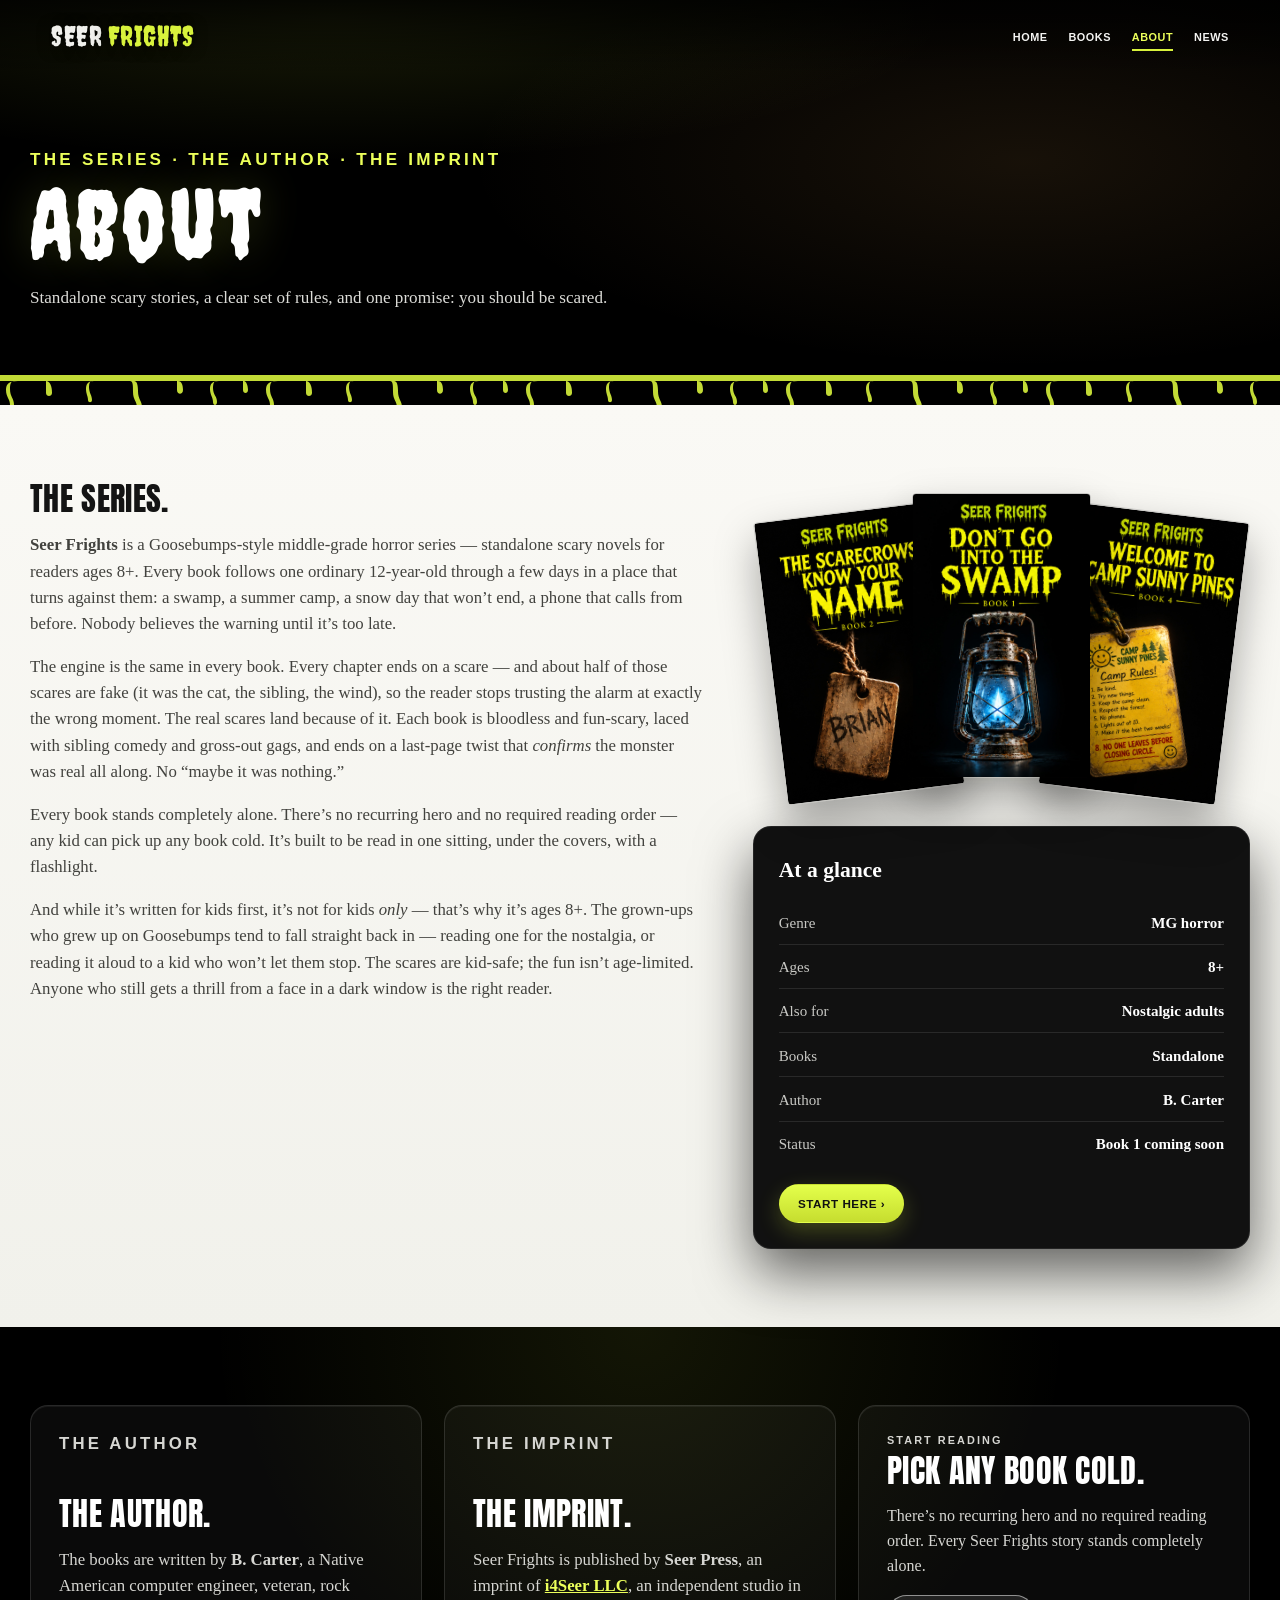
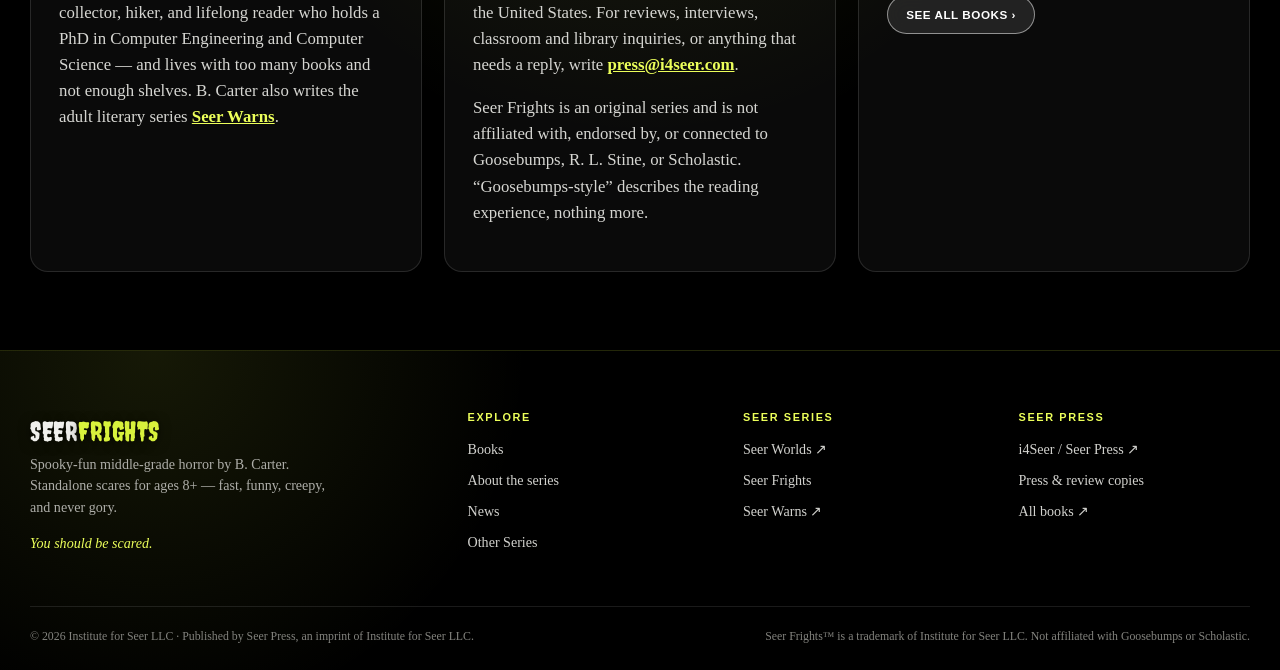
==== commit b0b028c2: "Cover alignment Phase 4: per-book accent + retire painterly art - Each book page's <body> carries a " ====
--- a/about/index.html
+++ b/about/index.html
@@ -41,7 +41,11 @@
 <p><strong>Seer Frights</strong> is a Goosebumps-style middle-grade horror series — standalone scary novels for readers ages 8+. Every book follows one ordinary 12-year-old through a few days in a place that turns against them: a swamp, a summer camp, a snow day that won’t end, a phone that calls from before. Nobody believes the warning until it’s too late.</p><p>The engine is the same in every book. Every chapter ends on a scare — and about half of those scares are fake (it was the cat, the sibling, the wind), so the reader stops trusting the alarm at exactly the wrong moment. The real scares land because of it. Each book is bloodless and fun-scary, laced with sibling comedy and gross-out gags, and ends on a last-page twist that <em>confirms</em> the monster was real all along. No “maybe it was nothing.”</p><p>Every book stands completely alone. There’s no recurring hero and no required reading order — any kid can pick up any book cold. It’s built to be read in one sitting, under the covers, with a flashlight.</p><p>And while it’s written for kids first, it’s not for kids <em>only</em> — that’s why it’s ages 8+. The grown-ups who grew up on Goosebumps tend to fall straight back in — reading one for the nostalgia, or reading it aloud to a kid who won’t let them stop. The scares are kid-safe; the fun isn’t age-limited. Anyone who still gets a thrill from a face in a dark window is the right reader.</p>
 </div>
 <aside class="about-visual">
-<img alt="Moonlit swamp boardwalk, cornfield, and twisted tree" loading="lazy" src="/images/about-scene.webp"/>
+<div class="cover-trio">
+<img alt="The Scarecrows Know Your Name cover" loading="lazy" src="/images/cover-the-scarecrows-know-your-name-front.jpg"/>
+<img alt="Don’t Go into the Swamp cover" loading="lazy" src="/images/cover-dont-go-into-the-swamp-front.jpg"/>
+<img alt="Welcome to Camp Sunny Pines cover" loading="lazy" src="/images/cover-welcome-to-camp-sunny-pines-front.jpg"/>
+</div>
 <div class="fact-card">
 <h3>At a glance</h3>
 <div class="fact-list">
--- a/style.css
+++ b/style.css
@@ -5,6 +5,9 @@
  --night:#0a0a0a;--night-deep:#000;--night-soft:#141414;
  --green:#d8f23c;--green2:#ecff5a;--green-deep:#a9c422;
  --title-yellow:#E6C91E;/* locked cover title color */
+ /* per-book "object light" — the color glowing off each cover's object.
+    Default = the series brass; book pages override via a body.book-N class. */
+ --accent:198,138,69
  --brass:#c08a45;--brass2:#e6b877;
  --purple:#8063ad;--purple2:#a98ed1;
  --cream:#f4f4f0;--paper:#faf9f5;--paper2:#ececE6;
@@ -140,10 +143,13 @@
 
 /* SECTIONS */
 .paper-section{background:linear-gradient(180deg,#faf9f5,#f1f1eb);padding:78px 0;color:var(--body)}
-/* Painterly swamp art predates the cover redesign — grade it toward the
-   black/acid palette so it doesn't read as a different brand.
-   (Not .split-art — that holds a book cover, which must stay untouched.) */
-.paper-section .split-feature>div:not(.split-art) img,.about-visual img{filter:saturate(.5) brightness(.72) contrast(1.18)}
+/* a pair of covers standing on a lit surface — replaces the old painterly art */
+.cover-duo{position:relative;display:flex;justify-content:center;align-items:flex-end;gap:6%;padding:20px 0}
+.cover-duo:before{content:"";position:absolute;inset:8% 6% 0;border-radius:50%;z-index:-1;
+ background:radial-gradient(closest-side,rgba(216,242,60,.3),transparent 78%);filter:blur(26px)}
+.cover-duo img{width:44%;border-radius:4px;border:1px solid rgba(0,0,0,.18);box-shadow:0 22px 48px rgba(0,0,0,.32)}
+.cover-duo img:first-child{transform:rotate(-5deg) translateY(10px)}
+.cover-duo img:last-child{transform:rotate(5deg)}
 .night-section{background:
  radial-gradient(circle at 50% 0,rgba(216,242,60,.09),transparent 48%),
  var(--night-deep);color:white;padding:78px 0}
@@ -190,7 +196,15 @@
 .prose p{font-size:1.05rem;color:#42423e}
 .prose a{color:#6f8514;font-weight:700}
 .about-visual{position:sticky;top:22px}
-.about-visual img{border-radius:18px;box-shadow:var(--shadow);border:1px solid var(--line)}
+/* three covers fanned on a lit surface (replaces the old painterly art) */
+.cover-trio{position:relative;display:flex;justify-content:center;align-items:flex-end;padding:14px 0 22px}
+.cover-trio:before{content:"";position:absolute;inset:10% 4% 0;border-radius:50%;z-index:-1;
+ background:radial-gradient(closest-side,rgba(216,242,60,.32),transparent 78%);filter:blur(24px)}
+.cover-trio img{width:36%;border-radius:4px;border:1px solid rgba(0,0,0,.18);box-shadow:0 20px 42px rgba(0,0,0,.34)}
+.cover-trio img+img{margin-left:-7%}
+.cover-trio img:nth-child(1){transform:rotate(-7deg) translateY(14px);z-index:1}
+.cover-trio img:nth-child(2){transform:translateY(-4px);z-index:3}
+.cover-trio img:nth-child(3){transform:rotate(7deg) translateY(14px);z-index:1}
 .fact-card{margin-top:22px;background:#111;color:white;border-radius:18px;padding:25px;box-shadow:var(--shadow-dark);border:1px solid rgba(255,255,255,.08)}
 .fact-card h3{margin:.1rem 0 1rem;font-size:1.35rem}
 .fact-list{display:grid;gap:.2rem}
@@ -200,10 +214,17 @@
 .fact-row span:last-child{text-align:right;font-weight:700}
 
 /* BOOK DETAIL */
+/* per-book object-light color (see --accent in :root) */
+.book-1{--accent:77,184,230}   /* cyan lantern flame */
+.book-2{--accent:201,138,60}   /* warm wood name tag */
+.book-3{--accent:138,143,150}  /* ashen cracked skin */
+.book-4{--accent:224,169,46}   /* gold camp card */
+.book-5{--accent:185,138,78}   /* tarnished brass key */
+
 .book-hero{position:relative;min-height:360px;padding:150px 0 72px;color:white;background:var(--night-deep);overflow:hidden}
 .book-hero:before{content:"";position:absolute;inset:0;z-index:1;background:
  radial-gradient(78% 58% at 22% 6%,rgba(230,201,30,.1),transparent 60%),
- radial-gradient(60% 70% at 82% 42%,rgba(192,138,69,.13),transparent 72%)}
+ radial-gradient(58% 70% at 82% 42%,rgba(var(--accent),.16),transparent 72%)}
 .book-hero:after{content:"";position:absolute;left:0;right:0;bottom:0;height:30px;z-index:2;background:var(--title-yellow);opacity:.82;-webkit-mask:var(--drip);mask:var(--drip)}
 .book-hero .shell{position:relative;z-index:3}
 .book-hero h1{font-family:var(--font-display);font-weight:400;font-size:clamp(3.3rem,6.4vw,6rem);line-height:.94;letter-spacing:.02em;margin:.15rem 0 .75rem;max-width:930px;color:var(--title-yellow);text-shadow:0 0 44px rgba(230,201,30,.2)}
@@ -211,7 +232,7 @@
 .book-hero .eyebrow{color:var(--green2)}
 .book-detail{display:grid;grid-template-columns:330px 1fr;gap:54px;align-items:start}
 .cover-stack{position:sticky;top:24px}
-.cover-large{width:100%;border-radius:5px;box-shadow:0 22px 55px rgba(0,0,0,.4),0 0 44px rgba(216,242,60,.1);border:1px solid rgba(0,0,0,.16)}
+.cover-large{width:100%;border-radius:5px;box-shadow:0 22px 55px rgba(0,0,0,.4),0 0 48px rgba(var(--accent),.28);border:1px solid rgba(0,0,0,.16)}
 .spec-card{margin-top:20px;background:white;border:1px solid var(--line);border-radius:16px;padding:20px 21px;box-shadow:0 12px 30px rgba(0,0,0,.07)}
 .spec-card h3{margin:.1rem 0 .8rem;color:var(--ink);font-size:1.18rem}
 .spec-list{display:grid;gap:.1rem}
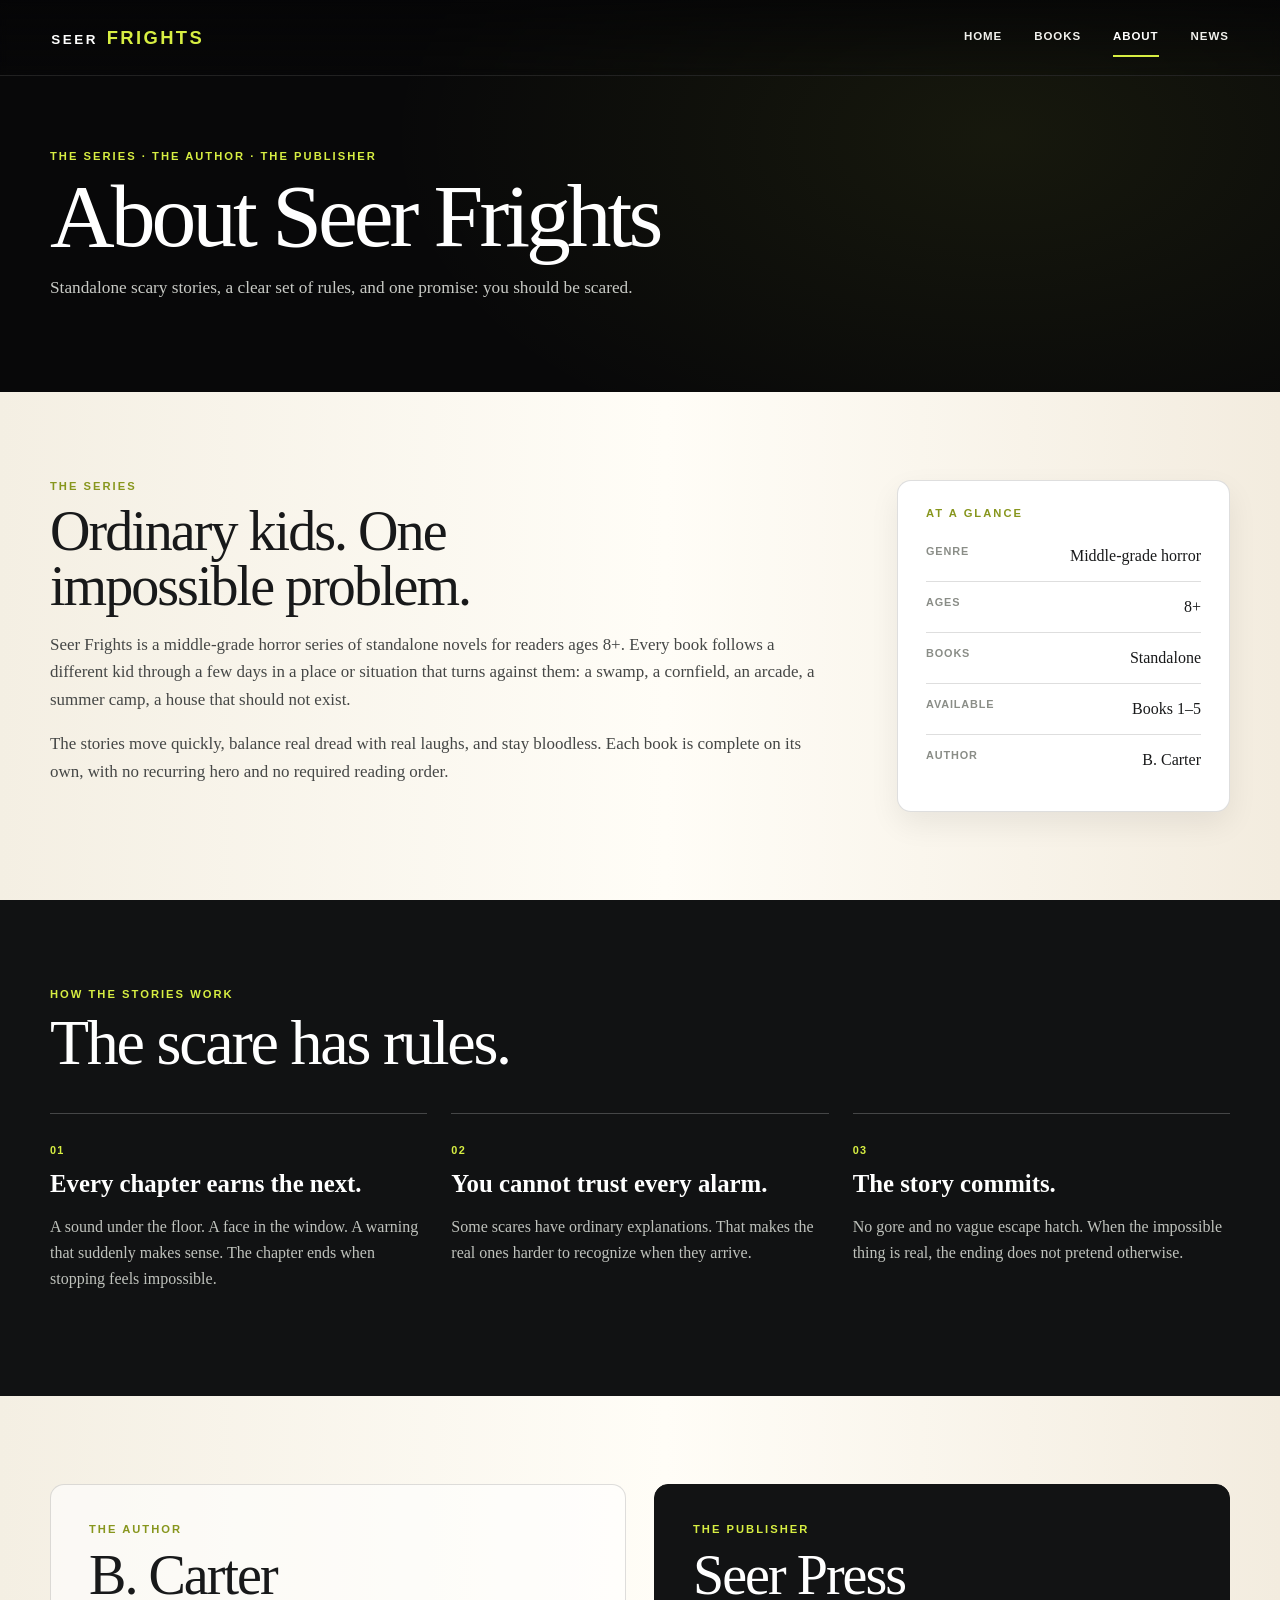
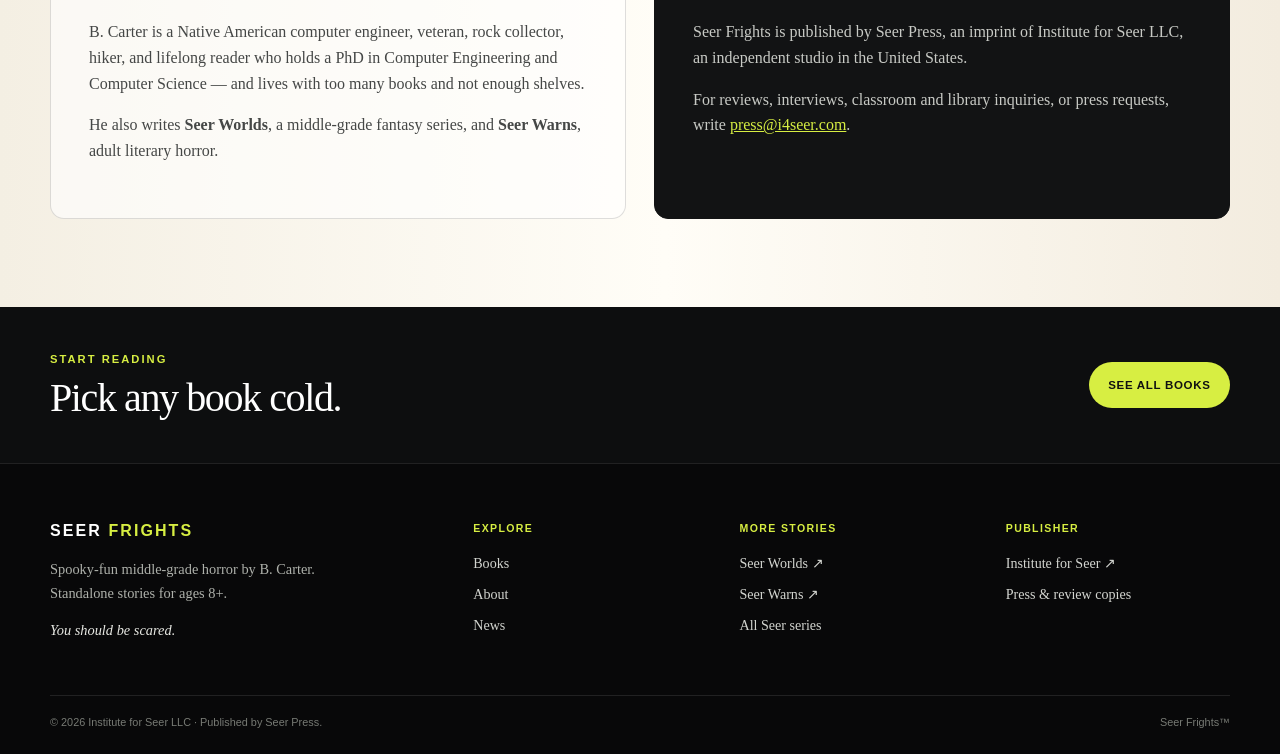
==== commit 7acb7b47: "new site theme" ====
--- a/about/index.html
+++ b/about/index.html
@@ -1,119 +1,55 @@
-<!DOCTYPE html>
-
+<!doctype html>
 <html lang="en">
 <head>
-<meta charset="utf-8"/>
-<meta content="width=device-width,initial-scale=1" name="viewport"/>
-<meta content="#000000" name="theme-color"/>
-<meta content="About Seer Frights, the Goosebumps-style middle-grade horror series by B. Carter, and Seer Press." name="description"/>
-<link href="/favicon.svg" rel="icon" type="image/svg+xml"/>
-<link href="https://fonts.googleapis.com" rel="preconnect"/>
-<link crossorigin="" href="https://fonts.gstatic.com" rel="preconnect"/>
-<link href="https://fonts.googleapis.com/css2?family=Anton&family=Creepster&display=swap" rel="stylesheet"/>
-<link href="/style.css" rel="stylesheet"/>
+<meta charset="utf-8">
+<meta name="viewport" content="width=device-width,initial-scale=1">
+<meta name="theme-color" content="#0a0a0b">
+<meta name="description" content="About Seer Frights, the standalone middle-grade horror series by B. Carter, plus information about the author and Seer Press.">
+<link rel="icon" href="/favicon.svg" type="image/svg+xml">
+<link rel="manifest" href="/site.webmanifest">
+<link rel="stylesheet" href="/style.css">
 <title>About — Seer Frights</title>
-<link href="https://seerfrights.com/about/" rel="canonical"/>
-<meta content="website" property="og:type"/>
-<meta content="Seer Frights" property="og:site_name"/>
-<meta content="https://seerfrights.com/about/" property="og:url"/>
-<meta content="About — Seer Frights" property="og:title"/>
-<meta content="About the series, the author, and the imprint." property="og:description"/>
+<link rel="canonical" href="https://seerfrights.com/about/">
+<meta property="og:type" content="website">
+<meta property="og:site_name" content="Seer Frights">
+<meta property="og:url" content="https://seerfrights.com/about/">
+<meta property="og:title" content="About — Seer Frights">
+<meta property="og:description" content="About Seer Frights, the standalone middle-grade horror series by B. Carter, plus information about the author and Seer Press.">
+<meta property="og:image" content="https://seerfrights.com/images/cover-dont-go-into-the-swamp-front.jpg">
+<meta name="twitter:card" content="summary_large_image">
+
 </head>
-<body>
+<body class="">
 <a class="skip" href="#main">Skip to content</a>
-<header class="site-header">
-<a aria-label="Seer Frights home" class="brand" href="/"><span>SEER</span><strong>FRIGHTS</strong></a>
-<button aria-controls="main-nav" aria-expanded="false" class="menu-btn" type="button">Menu</button>
-<nav aria-label="Main navigation" class="main-nav" id="main-nav"><a href="/">Home</a><a href="/books/">Books</a><a class="active" href="/about/">About</a><a href="/news/">News</a></nav>
+<header class="site-header" id="top">
+  <a class="brand" href="/" aria-label="Seer Frights home"><span class="brand-seer">SEER</span><span class="brand-frights">FRIGHTS</span></a>
+  <button class="menu-btn" type="button" aria-expanded="false" aria-controls="main-nav"><span>Menu</span></button>
+  <nav class="main-nav" id="main-nav" aria-label="Main navigation">
+    <a href="/">Home</a>
+    <a href="/books/">Books</a>
+    <a href="/about/" class="active" aria-current="page">About</a>
+    <a href="/news/">News</a>
+  </nav>
 </header>
 <main id="main">
-<section class="sub-hero">
-<div class="shell">
-<p class="eyebrow">The series · the author · the imprint</p>
-<h1>About</h1>
-<p>Standalone scary stories, a clear set of rules, and one promise: you should be scared.</p>
-</div>
-</section>
-<section class="paper-section">
-<div class="shell about-layout">
-<div class="prose">
-<h2>The series.</h2>
-<p><strong>Seer Frights</strong> is a Goosebumps-style middle-grade horror series — standalone scary novels for readers ages 8+. Every book follows one ordinary 12-year-old through a few days in a place that turns against them: a swamp, a summer camp, a snow day that won’t end, a phone that calls from before. Nobody believes the warning until it’s too late.</p><p>The engine is the same in every book. Every chapter ends on a scare — and about half of those scares are fake (it was the cat, the sibling, the wind), so the reader stops trusting the alarm at exactly the wrong moment. The real scares land because of it. Each book is bloodless and fun-scary, laced with sibling comedy and gross-out gags, and ends on a last-page twist that <em>confirms</em> the monster was real all along. No “maybe it was nothing.”</p><p>Every book stands completely alone. There’s no recurring hero and no required reading order — any kid can pick up any book cold. It’s built to be read in one sitting, under the covers, with a flashlight.</p><p>And while it’s written for kids first, it’s not for kids <em>only</em> — that’s why it’s ages 8+. The grown-ups who grew up on Goosebumps tend to fall straight back in — reading one for the nostalgia, or reading it aloud to a kid who won’t let them stop. The scares are kid-safe; the fun isn’t age-limited. Anyone who still gets a thrill from a face in a dark window is the right reader.</p>
-</div>
-<aside class="about-visual">
-<div class="cover-trio">
-<img alt="The Scarecrows Know Your Name cover" loading="lazy" src="/images/cover-the-scarecrows-know-your-name-front.jpg"/>
-<img alt="Don’t Go into the Swamp cover" loading="lazy" src="/images/cover-dont-go-into-the-swamp-front.jpg"/>
-<img alt="Welcome to Camp Sunny Pines cover" loading="lazy" src="/images/cover-welcome-to-camp-sunny-pines-front.jpg"/>
-</div>
-<div class="fact-card">
-<h3>At a glance</h3>
-<div class="fact-list">
-<div class="fact-row"><span>Genre</span><span>MG horror</span></div>
-<div class="fact-row"><span>Ages</span><span>8+</span></div>
-<div class="fact-row"><span>Also for</span><span>Nostalgic adults</span></div>
-<div class="fact-row"><span>Books</span><span>Standalone</span></div>
-<div class="fact-row"><span>Author</span><span>B. Carter</span></div>
-<div class="fact-row"><span>Status</span><span>Book 1 coming soon</span></div>
-</div>
-<div class="btn-row" style="margin-top:1.2rem;"><a class="btn btn-green" href="/books/dont-go-into-the-swamp/">Start here ›</a></div>
-</div>
-</aside>
-</div>
-</section>
-<section class="night-section">
-<div class="shell card-grid">
-<article class="feature-box prose">
-<p class="eyebrow">The author</p>
-<h2>The author.</h2>
-<p>The books are written by <strong>B. Carter</strong>, a Native American computer engineer, veteran, rock collector, hiker, and lifelong reader who holds a PhD in Computer Engineering and Computer Science — and lives with too many books and not enough shelves. B. Carter also writes the adult literary series <a href="https://seerwarns.com/books/" rel="noopener" target="_blank">Seer Warns</a>.</p>
-</article>
-<article class="feature-box prose">
-<p class="eyebrow">The imprint</p>
-<h2>The imprint.</h2>
-<p>Seer Frights is published by <strong>Seer Press</strong>, an imprint of <a href="https://www.i4seer.com/" rel="noopener" target="_blank">i4Seer LLC</a>, an independent studio in the United States. For reviews, interviews, classroom and library inquiries, or anything that needs a reply, write <a href="mailto:press@i4seer.com">press@i4seer.com</a>.</p><p>Seer Frights is an original series and is not affiliated with, endorsed by, or connected to Goosebumps, R. L. Stine, or Scholastic. “Goosebumps-style” describes the reading experience, nothing more.</p>
-</article>
-<article class="feature-box">
-<p class="eyebrow">Start reading</p>
-<h2 style="font-size:2rem;margin:.2rem 0 .8rem;">Pick any book cold.</h2>
-<p>There’s no recurring hero and no required reading order. Every Seer Frights story stands completely alone.</p>
-<p><a class="btn btn-outline" href="/books/">See all books ›</a></p>
-</article>
-</div>
-</section>
-</main>
+<section class="sub-hero"><div class="shell"><p class="eyebrow light">The series · the author · the publisher</p><h1>About Seer Frights</h1><p>Standalone scary stories, a clear set of rules, and one promise: you should be scared.</p></div></section>
+<section class="paper-section"><div class="shell about-intro"><div><p class="eyebrow">The series</p><h2>Ordinary kids. One impossible problem.</h2><p>Seer Frights is a middle-grade horror series of standalone novels for readers ages 8+. Every book follows a different kid through a few days in a place or situation that turns against them: a swamp, a cornfield, an arcade, a summer camp, a house that should not exist.</p><p>The stories move quickly, balance real dread with real laughs, and stay bloodless. Each book is complete on its own, with no recurring hero and no required reading order.</p></div><aside class="fact-panel"><p class="eyebrow">At a glance</p><dl><div><dt>Genre</dt><dd>Middle-grade horror</dd></div><div><dt>Ages</dt><dd>8+</dd></div><div><dt>Books</dt><dd>Standalone</dd></div><div><dt>Available</dt><dd>Books 1–5</dd></div><div><dt>Author</dt><dd>B. Carter</dd></div></dl></aside></div></section>
+<section class="ink-section"><div class="shell"><header class="section-head dark"><p class="eyebrow light">How the stories work</p><h2>The scare has rules.</h2></header><div class="principle-grid"><article><span>01</span><h3>Every chapter earns the next.</h3><p>A sound under the floor. A face in the window. A warning that suddenly makes sense. The chapter ends when stopping feels impossible.</p></article><article><span>02</span><h3>You cannot trust every alarm.</h3><p>Some scares have ordinary explanations. That makes the real ones harder to recognize when they arrive.</p></article><article><span>03</span><h3>The story commits.</h3><p>No gore and no vague escape hatch. When the impossible thing is real, the ending does not pretend otherwise.</p></article></div></div></section>
+<section class="paper-section"><div class="shell author-publisher-grid"><article><p class="eyebrow">The author</p><h2>B. Carter</h2><p>B. Carter is a Native American computer engineer, veteran, rock collector, hiker, and lifelong reader who holds a PhD in Computer Engineering and Computer Science — and lives with too many books and not enough shelves.</p><p>He also writes <strong>Seer Worlds</strong>, a middle-grade fantasy series, and <strong>Seer Warns</strong>, adult literary horror.</p></article><article class="publisher-card"><p class="eyebrow light">The publisher</p><h2>Seer Press</h2><p>Seer Frights is published by Seer Press, an imprint of Institute for Seer LLC, an independent studio in the United States.</p><p>For reviews, interviews, classroom and library inquiries, or press requests, write <a href="mailto:press@i4seer.com">press@i4seer.com</a>.</p></article></div></section>
+<section class="cta-strip"><div class="shell"><div><p class="eyebrow light">Start reading</p><h2>Pick any book cold.</h2></div><a class="btn btn-accent" href="/books/">See all books</a></div></section></main>
 <footer class="footer">
-<div class="shell footer-grid">
-<div class="footer-brand">
-<a aria-label="Seer Frights home" class="footer-logo" href="/"><span>SEER</span><strong>FRIGHTS</strong></a>
-<p>Spooky-fun middle-grade horror by B. Carter. Standalone scares for ages 8+ — fast, funny, creepy, and never gory.</p>
-<p class="footer-tagline">You should be scared.</p>
-</div>
-<div>
-<h4>Explore</h4>
-<a href="/books/">Books</a>
-<a href="/about/">About the series</a>
-<a href="/news/">News</a>
-<a href="/other-series/">Other Series</a>
-</div>
-<div>
-<h4>Seer Series</h4>
-<a href="https://seerworlds.com/" rel="noopener" target="_blank">Seer Worlds ↗</a>
-<a href="/">Seer Frights</a>
-<a href="https://seerwarns.com/" rel="noopener" target="_blank">Seer Warns ↗</a>
-</div>
-<div>
-<h4>Seer Press</h4>
-<a href="https://www.i4seer.com/" rel="noopener" target="_blank">i4Seer / Seer Press ↗</a>
-<a href="mailto:press@i4seer.com">Press &amp; review copies</a>
-<a href="https://www.i4seer.com/books/" rel="noopener" target="_blank">All books ↗</a>
-</div>
-</div>
-<div class="shell footer-meta">
-<span>© 2026 Institute for Seer LLC · Published by Seer Press, an imprint of Institute for Seer LLC.</span>
-<span>Seer Frights™ is a trademark of Institute for Seer LLC. Not affiliated with Goosebumps or Scholastic.</span>
-</div>
+  <div class="shell footer-grid">
+    <div class="footer-lead">
+      <a class="footer-brand" href="/" aria-label="Seer Frights home"><span>SEER</span> <strong>FRIGHTS</strong></a>
+      <p>Spooky-fun middle-grade horror by B. Carter. Standalone stories for ages 8+.</p>
+      <p class="footer-tagline">You should be scared.</p>
+    </div>
+    <div><h4>Explore</h4><a href="/books/">Books</a><a href="/about/">About</a><a href="/news/">News</a></div>
+    <div><h4>More stories</h4><a href="https://seerworlds.com/" target="_blank" rel="noopener">Seer Worlds ↗</a><a href="https://seerwarns.com/" target="_blank" rel="noopener">Seer Warns ↗</a><a href="/other-series/">All Seer series</a></div>
+    <div><h4>Publisher</h4><a href="https://www.i4seer.com/" target="_blank" rel="noopener">Institute for Seer ↗</a><a href="mailto:press@i4seer.com">Press &amp; review copies</a></div>
+  </div>
+  <div class="shell footer-meta"><span>© 2026 Institute for Seer LLC · Published by Seer Press.</span><span>Seer Frights™</span></div>
 </footer>
 <script src="/site.js"></script>
 </body>
-</html>
+</html>
--- a/style.css
+++ b/style.css
@@ -1,391 +1,136 @@
 *{box-sizing:border-box}
 :root{
- /* Phase 1 — palette pulled from the new covers: true black grounds,
-    acid-yellow wordmark green, warm brass object-light, near-white relief */
- --night:#0a0a0a;--night-deep:#000;--night-soft:#141414;
- --green:#d8f23c;--green2:#ecff5a;--green-deep:#a9c422;
- --title-yellow:#E6C91E;/* locked cover title color */
- /* per-book "object light" — the color glowing off each cover's object.
-    Default = the series brass; book pages override via a body.book-N class. */
- --accent:198,138,69
- --brass:#c08a45;--brass2:#e6b877;
- --purple:#8063ad;--purple2:#a98ed1;
- --cream:#f4f4f0;--paper:#faf9f5;--paper2:#ececE6;
- --ink:#141414;--body:#3a3a38;--muted:#7c7c78;--line:rgba(20,20,20,.14);
- --shadow:0 18px 45px rgba(0,0,0,.16);--shadow-dark:0 24px 55px rgba(0,0,0,.6);
- --glow:0 0 60px rgba(216,242,60,.14);
- /* Phase 2 — horror-paperback type system:
-    display  = the covers' dripping lettering (wordmark, heroes, book titles)
-    heading  = heavy condensed slab for section subheads
-    body     = serif, unchanged */
- --font-display:"Creepster","Impact","Haettenschweiler","Arial Narrow Bold",sans-serif;
- --font-heading:"Anton","Oswald","Arial Narrow",Impact,sans-serif;
- --font-body:Georgia,"Times New Roman",serif;
- /* reusable drip mask: solid top band + irregular hanging teardrops */
- --drip:url("data:image/svg+xml,%3Csvg xmlns='http://www.w3.org/2000/svg' width='260' height='34' preserveAspectRatio='none'%3E%3Cpath fill='%23000' d='M0 0h260v6H0z M14 6c-3 0-4 3-4 8 0 8 4 9 4 16 0 4-4 4-4 0 0-6-4-8-4-15 0-6 3-9 12-9zM46 6c4 0 6 5 6 12 0 4-6 4-6 0V6zM92 6c-2 0-3 2-3 6 0 6 3 8 3 13 0 3-4 3-4 0 0-4-2-6-2-11 0-5 2-8 8-8zM134 6c3 0 4 4 4 10 0 9 4 9 4 17 0 5-5 5-5 0 0-7-4-8-4-16 0-7 0-11-3-11zM178 6c3 0 5 3 5 9 0 5-6 5-6 0V6zM216 6c-2 0-3 3-3 7 0 7 4 8 4 14 0 4-4 4-4 0 0-5-3-7-3-13 0-5 2-8 9-8zM244 6c2 0 4 4 4 9 0 4-5 4-5 0V6z'/%3E%3C/svg%3E") repeat-x left top/260px 34px
+  --black:#0a0a0b;--charcoal:#151617;--charcoal-2:#1d1f20;--paper:#f6f2e8;--paper-2:#fffdf8;
+  --ink:#18191a;--body:#454746;--muted:#767973;--line:rgba(24,25,26,.14);
+  --acid:#d7ee42;--acid-dark:#87961d;--white:#fff;--shadow:0 18px 50px rgba(0,0,0,.14);
+  --serif:Georgia,"Times New Roman",serif;--sans:Inter,ui-sans-serif,-apple-system,BlinkMacSystemFont,"Segoe UI",Arial,sans-serif;
 }
-html{scroll-behavior:smooth}
-body{margin:0;background:#000;color:var(--body);font-family:var(--font-body);line-height:1.56;overflow-x:hidden}
-/* Creepster is caps-only with a wet, uneven baseline — give it a hair of tracking
-   correction at display size and a soft yellow-green glow like the cover ink. */
-.dripcap{font-family:var(--font-display);font-weight:400;letter-spacing:.02em;text-wrap:balance}
-/* Creepster sets wide — never let a display heading push the page sideways. */
-.hero-copy h1,.sub-hero h1,.book-hero h1,.lost-copy h1,.feature-card h2,.band h2,.brand,.footer-logo{overflow-wrap:break-word;max-width:100%}
-img{display:block;max-width:100%}
-a{color:inherit}
-button,input,textarea{font:inherit}
-.skip{position:fixed;top:8px;left:8px;z-index:1000;transform:translateY(-150%);background:#fff;padding:.6rem 1rem;border-radius:8px;color:#102d25}
-.skip:focus{transform:none}
-.shell{width:min(1220px,calc(100% - 40px));margin:auto}
-.eyebrow{font:800 .68rem/1.2 Arial,sans-serif;text-transform:uppercase;letter-spacing:.19em;color:#8a9a2f;margin:0 0 .5rem}
-.btn{display:inline-flex;align-items:center;justify-content:center;gap:.4rem;padding:.8rem 1.14rem;border-radius:999px;text-decoration:none;border:1px solid transparent;font:800 .73rem/1 Arial,sans-serif;text-transform:uppercase;letter-spacing:.045em;transition:.2s}
-.btn:hover{transform:translateY(-2px)}
-.btn-green{background:linear-gradient(#e4ff4b,#c6dd2f);color:#111;box-shadow:0 8px 22px rgba(216,242,60,.24)}
-.btn-green:hover{background:linear-gradient(#ecff6a,#d2ea3d)}
-.btn-dark{background:#161616;color:white;border-color:#3a3a3a}
-.btn-outline{background:rgba(255,255,255,.1);color:white;border-color:rgba(255,255,255,.5);backdrop-filter:blur(10px)}
-.btn-paper{background:#fff;color:#161616;border-color:rgba(20,20,20,.18);box-shadow:0 8px 24px rgba(0,0,0,.1)}
-.btn-row{display:flex;gap:.72rem;flex-wrap:wrap;align-items:center}
-.section-heading{max-width:760px;margin-bottom:34px}
-.section-heading h1,.section-heading h2{font-family:var(--font-heading);font-weight:400;font-size:clamp(2.6rem,5.2vw,4.8rem);line-height:1;letter-spacing:.005em;text-transform:uppercase;color:var(--ink);margin:.15rem 0 .8rem;text-wrap:balance}
-.section-heading p{font-size:1.06rem;color:var(--muted);margin:.2rem 0}
+html{scroll-behavior:smooth}body{margin:0;background:var(--paper);color:var(--body);font-family:var(--serif);line-height:1.62;overflow-x:hidden}img{display:block;max-width:100%;height:auto}a{color:inherit}button{font:inherit}.shell{width:min(1180px,calc(100% - 48px));margin:auto}.skip{position:fixed;left:12px;top:10px;z-index:9999;transform:translateY(-160%);background:white;color:black;padding:.65rem 1rem;border-radius:6px}.skip:focus{transform:none}.eyebrow,.kicker{font-family:var(--sans);font-size:.7rem;line-height:1.2;font-weight:800;letter-spacing:.18em;text-transform:uppercase;color:var(--acid-dark);margin:0 0 .7rem}.eyebrow.light{color:var(--acid)}
+.site-header{position:absolute;z-index:50;top:0;left:0;right:0;height:76px;display:flex;align-items:center;padding:0 clamp(22px,4vw,60px);color:white;border-bottom:1px solid rgba(255,255,255,.11);background:linear-gradient(180deg,rgba(5,5,6,.78),rgba(5,5,6,.18));backdrop-filter:blur(4px)}.brand{display:flex;align-items:baseline;gap:.54rem;text-decoration:none;font-family:var(--sans);font-weight:800;letter-spacing:.16em;white-space:nowrap}.brand-seer{font-size:.84rem}.brand-frights{font-size:1.15rem;color:var(--acid);letter-spacing:.13em}.main-nav{margin-left:auto;display:flex;align-items:center;gap:2rem}.main-nav a{text-decoration:none;font-family:var(--sans);font-size:.72rem;font-weight:700;letter-spacing:.08em;text-transform:uppercase;color:#f1f1ed;padding:.6rem 0;border-bottom:2px solid transparent}.main-nav a:hover,.main-nav a.active{color:white;border-bottom-color:var(--acid)}.menu-btn{display:none;margin-left:auto;background:transparent;border:1px solid rgba(255,255,255,.36);color:white;border-radius:999px;padding:.6rem .85rem;font-family:var(--sans);font-size:.72rem;font-weight:700}
+.btn{display:inline-flex;align-items:center;justify-content:center;min-height:44px;padding:.78rem 1.15rem;border-radius:999px;text-decoration:none;border:1px solid transparent;font-family:var(--sans);font-size:.72rem;font-weight:800;letter-spacing:.06em;text-transform:uppercase;transition:transform .18s,background .18s,border-color .18s}.btn:hover{transform:translateY(-2px)}.btn-accent{background:var(--acid);color:#101111}.btn-accent:hover{background:#e3f55d}.btn-dark{background:var(--black);color:white}.btn-ghost{color:white;border-color:rgba(255,255,255,.45);background:rgba(255,255,255,.04)}.btn-paper{background:white;color:var(--ink);border-color:var(--line)}.btn.full{width:100%}.btn-row{display:flex;gap:.75rem;flex-wrap:wrap}.text-link{font-family:var(--sans);font-size:.72rem;font-weight:800;letter-spacing:.05em;text-transform:uppercase;color:#667413;text-decoration:none}.light-link{color:var(--acid)}
+.hero-home{position:relative;min-height:760px;background:#050506;color:white;overflow:hidden;padding:150px 0 85px}.hero-glow{position:absolute;inset:0;background:radial-gradient(65% 75% at 75% 45%,rgba(215,238,66,.08),transparent 58%),radial-gradient(50% 55% at 72% 70%,rgba(72,156,203,.08),transparent 70%)}.hero-home-grid{position:relative;z-index:2;display:grid;grid-template-columns:minmax(0,.94fr) minmax(500px,1.06fr);align-items:center;gap:64px;min-height:520px}.hero-copy{max-width:560px;min-width:0}.hero-wordmark{display:flex;gap:.16em;align-items:baseline;white-space:nowrap;max-width:100%;font-family:var(--sans);font-weight:900;letter-spacing:-.05em;font-size:clamp(3.5rem,4.3vw,4.75rem);line-height:.9;margin:.2rem 0 1.1rem}.hero-wordmark strong{color:var(--acid);font-weight:900}.hero-tagline{font-size:1.4rem;color:#f4f3ec;font-style:italic;margin:.2rem 0 1rem}.hero-lede{max-width:620px;color:#c8cac5;font-size:1.08rem;margin:0 0 1.7rem}.hero-objects{position:relative;height:520px;min-width:0;isolation:isolate}.hero-object{position:absolute;overflow:hidden;background:#000;filter:drop-shadow(0 28px 30px rgba(0,0,0,.55))}.hero-object img{position:absolute;width:100%;height:auto;left:0}.hero-object-1{width:225px;height:370px;left:7%;top:92px;transform:rotate(-4deg)}.hero-object-1 img{top:-84px}.hero-object-2{width:215px;height:365px;right:4%;top:82px;transform:rotate(4deg)}.hero-object-2 img{top:-82px}.hero-object-5{width:245px;height:405px;left:53%;top:42px;transform:translateX(-50%)}.hero-object-5 img{top:-90px}.hero-object-floor{position:absolute;left:7%;right:7%;bottom:30px;height:60px;border-radius:50%;background:radial-gradient(ellipse,rgba(215,238,66,.15),transparent 70%);filter:blur(10px)}
+.promise-strip{display:grid;grid-template-columns:repeat(4,1fr);background:#111213;color:white;border-top:1px solid rgba(255,255,255,.08);border-bottom:1px solid rgba(255,255,255,.08)}.promise-strip div{padding:24px 28px;border-right:1px solid rgba(255,255,255,.1)}.promise-strip div:last-child{border-right:0}.promise-strip strong,.promise-strip span{display:block}.promise-strip strong{font-family:var(--sans);font-size:.71rem;letter-spacing:.12em;color:var(--acid);margin-bottom:4px}.promise-strip span{font-size:.93rem;color:#c8cac5}
+.paper-section{background:linear-gradient(90deg,#f4efe3,#fffdf7 52%,#f3ecdf);padding:88px 0}.section-head{max-width:780px;margin-bottom:38px}.section-head.compact{margin-bottom:28px}.section-head h2,.about-intro h2,.author-publisher-grid h2,.news-feature h2,.news-entry h2,.quiet-band h2,.cta-strip h2{font-family:var(--serif);font-weight:400;color:var(--ink);font-size:clamp(2.4rem,5vw,4.7rem);line-height:.98;letter-spacing:-.035em;margin:.15rem 0 .85rem;text-wrap:balance}.section-head p:not(.eyebrow){font-size:1.06rem;color:var(--muted);max-width:720px}.section-head.dark h2{color:white}.cover-shelf{display:grid;grid-template-columns:repeat(5,1fr);gap:24px}.cover-tile{text-decoration:none;position:relative}.cover-tile-art{display:block}.cover-tile-art img{width:100%;height:auto;aspect-ratio:auto;object-fit:contain;border-radius:3px;box-shadow:0 14px 34px rgba(0,0,0,.22);transition:transform .2s,box-shadow .2s}.cover-tile:hover .cover-tile-art img{transform:translateY(-5px);box-shadow:0 20px 42px rgba(0,0,0,.27)}.cover-num{display:block;font-family:var(--sans);font-size:.65rem;font-weight:800;letter-spacing:.12em;color:var(--acid-dark);margin-top:13px}.cover-tile strong{display:block;color:var(--ink);font-size:.93rem;line-height:1.25;margin-top:3px}.section-action{margin-top:38px}
+.ink-section{background:#111213;color:#caccc7;padding:88px 0}.editorial-split{display:grid;grid-template-columns:.95fr 1fr;gap:80px;align-items:start}.editorial-split h2{font-family:var(--serif);font-weight:400;color:white;font-size:clamp(2.8rem,5vw,5rem);line-height:.98;letter-spacing:-.04em;margin:.15rem 0}.editorial-copy{font-size:1.06rem}.editorial-copy p:first-child{margin-top:0}.cross-promo{padding-top:78px}.series-grid{display:grid;grid-template-columns:repeat(3,1fr);gap:24px}.series-grid.two{grid-template-columns:repeat(2,1fr)}.series-card{position:relative;min-height:430px;border-radius:14px;overflow:hidden;background-size:cover;background-position:center;box-shadow:var(--shadow);isolation:isolate}.series-card:before{content:"";position:absolute;inset:0;background:linear-gradient(180deg,rgba(0,0,0,.06),rgba(0,0,0,.25) 35%,rgba(0,0,0,.9) 100%);z-index:0}.series-card>a{position:absolute;inset:0;z-index:3}.series-card>div{position:absolute;z-index:2;left:0;right:0;bottom:0;padding:30px;color:white}.series-card h3{font-family:var(--sans);font-size:2rem;letter-spacing:.04em;margin:.1rem 0 .6rem}.series-card p{color:#ededeb;margin:.2rem 0 .8rem}.series-card span{font-family:var(--sans);font-size:.7rem;font-weight:800;letter-spacing:.06em;text-transform:uppercase;color:var(--acid)}.series-worlds{background-image:url('/images/series-worlds.webp')}.series-warns{background-image:url('/images/series-warns.webp')}.series-frights{background-image:url('/images/cover-dont-go-into-the-swamp-front.jpg');background-position:center 34%}
+.sub-hero{background:radial-gradient(80% 150% at 78% 35%,rgba(215,238,66,.07),transparent 60%),#080809;color:white;padding:150px 0 72px;min-height:340px}.sub-hero h1{font-family:var(--serif);font-weight:400;font-size:clamp(3.3rem,7vw,6.6rem);line-height:.92;letter-spacing:-.045em;margin:.15rem 0 .8rem}.sub-hero p:not(.eyebrow){max-width:730px;color:#c8cac5;font-size:1.08rem}
+.books-grid{display:grid;grid-template-columns:repeat(2,1fr);gap:30px}.book-card{position:relative;display:grid;grid-template-columns:190px 1fr;gap:24px;align-items:start;background:rgba(255,255,255,.74);border:1px solid var(--line);border-radius:14px;padding:22px;box-shadow:0 14px 36px rgba(0,0,0,.07);transition:transform .2s,box-shadow .2s}.book-card:hover{transform:translateY(-3px);box-shadow:0 20px 42px rgba(0,0,0,.11)}.book-card-link{position:absolute;inset:0;z-index:3}.book-cover{display:block}.book-cover img{width:100%;height:auto;aspect-ratio:auto;object-fit:contain;border-radius:3px;box-shadow:0 10px 22px rgba(0,0,0,.22)}.book-card-copy{padding-top:4px}.book-card h3{font-family:var(--serif);font-weight:400;font-size:1.75rem;line-height:1.05;color:var(--ink);margin:.2rem 0 .7rem}.book-card p:not(.kicker){color:#686b66;font-size:.95rem;line-height:1.5}.quiet-band{background:#191a1b;color:white;padding:58px 0}.quiet-band-grid{display:grid;grid-template-columns:.8fr 1.2fr;gap:70px;align-items:center}.quiet-band h2{color:white;font-size:2.5rem;margin:0}.quiet-band p{color:#c8cac5;margin:0}.quiet-band a{color:var(--acid)}
+.book-page{background:linear-gradient(90deg,#f3eee2,#fffdf8 55%,#f4eee3);padding:112px 0 95px}.breadcrumb{display:flex;gap:.55rem;align-items:center;margin-bottom:32px;font-family:var(--sans);font-size:.7rem;font-weight:700;letter-spacing:.06em;text-transform:uppercase;color:#777a74}.breadcrumb a{text-decoration:none}.book-layout{display:grid;grid-template-columns:360px minmax(0,1fr);gap:72px;align-items:start}.book-cover-column{position:sticky;top:30px}.book-cover-large{display:block}.book-cover-large img{width:100%;height:auto;aspect-ratio:auto;object-fit:contain;border-radius:4px;box-shadow:0 24px 50px rgba(0,0,0,.26);margin-bottom:18px}.book-content h1{font-family:var(--serif);font-weight:400;font-size:clamp(3rem,6vw,5.6rem);line-height:.93;letter-spacing:-.045em;color:var(--ink);margin:.2rem 0 1rem;text-wrap:balance}.book-hook{font-size:1.22rem;line-height:1.48;color:#5b5e59;max-width:760px;margin:0 0 26px}.book-meta{display:grid;grid-template-columns:repeat(4,minmax(0,1fr));gap:1px;background:var(--line);border:1px solid var(--line);border-radius:10px;overflow:hidden;margin:0 0 35px}.book-meta>div{background:rgba(255,255,255,.82);padding:13px 14px}.book-meta span,.book-meta strong{display:block}.book-meta span{font-family:var(--sans);font-size:.61rem;font-weight:800;letter-spacing:.1em;text-transform:uppercase;color:#8a8d87}.book-meta strong{font-size:.88rem;color:#2b2d2a;margin-top:2px}.synopsis{max-width:760px}.synopsis p{font-size:1.04rem;color:#444744}.pull-quote{font-size:1.35rem!important;line-height:1.45!important;color:var(--ink)!important;border-left:3px solid var(--acid-dark);padding-left:18px;margin:1.8rem 0!important}.availability{font-family:var(--sans);font-size:.78rem;font-weight:700;color:#686b66;margin-top:30px}.related-section{background:#101112;padding:72px 0 82px}.related-shelf{grid-template-columns:repeat(4,1fr)}.related-section .cover-tile strong{color:white}.related-section .cover-num{color:var(--acid)}
+.about-intro{display:grid;grid-template-columns:minmax(0,1.4fr) minmax(280px,.6fr);gap:70px;align-items:start}.about-intro h2,.author-publisher-grid h2{font-size:3.5rem}.about-intro>div>p:not(.eyebrow){font-size:1.06rem}.fact-panel{background:white;border:1px solid var(--line);border-radius:14px;padding:26px 28px;box-shadow:0 12px 30px rgba(0,0,0,.07)}.fact-panel dl{margin:0}.fact-panel dl div{display:flex;justify-content:space-between;gap:18px;padding:12px 0;border-bottom:1px solid var(--line)}.fact-panel dl div:last-child{border-bottom:0}.fact-panel dt{font-family:var(--sans);font-size:.68rem;font-weight:800;letter-spacing:.08em;text-transform:uppercase;color:#8a8d87}.fact-panel dd{margin:0;color:var(--ink);text-align:right}.principle-grid{display:grid;grid-template-columns:repeat(3,1fr);gap:24px}.principle-grid article{border-top:1px solid rgba(255,255,255,.22);padding-top:22px}.principle-grid span{font-family:var(--sans);font-size:.68rem;font-weight:800;color:var(--acid);letter-spacing:.12em}.principle-grid h3{font-size:1.55rem;line-height:1.15;color:white;margin:.5rem 0}.principle-grid p{color:#bfc2bc}.author-publisher-grid{display:grid;grid-template-columns:1fr 1fr;gap:28px}.author-publisher-grid article{padding:38px;border:1px solid var(--line);border-radius:14px;background:rgba(255,255,255,.6)}.publisher-card{background:#121314!important;color:#c8cac5!important;border-color:#121314!important}.publisher-card h2{color:white}.publisher-card a{color:var(--acid)}.cta-strip{background:#0d0e0f;color:white;padding:46px 0}.cta-strip .shell{display:flex;align-items:center;justify-content:space-between;gap:30px}.cta-strip h2{color:white;font-size:2.5rem;margin:0}
+.news-list{display:grid;gap:24px}.news-feature{display:grid;grid-template-columns:300px 1fr;gap:40px;background:white;border:1px solid var(--line);border-radius:14px;padding:28px;box-shadow:0 14px 34px rgba(0,0,0,.07)}.news-art{background:#0b0b0c;border-radius:9px;padding:22px;display:flex;align-items:center;justify-content:center;align-self:start}.news-cover{display:block;width:100%;max-width:220px}.news-cover img{width:100%;height:auto;aspect-ratio:auto;object-fit:contain;max-width:220px;box-shadow:0 15px 32px rgba(0,0,0,.38)}.news-feature>div:last-child{align-self:center}.news-feature h2{font-size:3.5rem}.news-entry{display:flex;justify-content:space-between;gap:40px;align-items:end;padding:30px 0;border-top:1px solid var(--line)}.news-entry h2{font-size:2.4rem;margin:.1rem 0 .5rem}.news-entry p{max-width:760px;margin:.2rem 0}.news-entry .text-link{white-space:nowrap;margin-bottom:8px}
+.lost-page{min-height:100vh;background:radial-gradient(60% 80% at 72% 44%,rgba(215,238,66,.08),transparent 60%),#060607;color:white;display:grid;align-items:center;padding:120px 0}.lost-page h1{font-family:var(--serif);font-weight:400;font-size:clamp(4rem,9vw,8rem);line-height:.9;letter-spacing:-.05em;margin:.2rem 0 1rem}.lost-page p:not(.eyebrow){color:#c8cac5;font-size:1.08rem;margin-bottom:1.7rem}
+.footer{background:#080809;color:#aeb1ab;padding:54px 0 22px;border-top:1px solid rgba(255,255,255,.1)}.footer-grid{display:grid;grid-template-columns:1.7fr repeat(3,1fr);gap:42px}.footer-brand{text-decoration:none;font-family:var(--sans);font-weight:800;letter-spacing:.13em;color:white}.footer-brand strong{color:var(--acid)}.footer-lead p{max-width:330px;font-size:.9rem}.footer-tagline{color:#e6e7e2;font-style:italic}.footer h4{font-family:var(--sans);font-size:.66rem;letter-spacing:.13em;text-transform:uppercase;color:var(--acid);margin:2px 0 15px}.footer a:not(.footer-brand){display:block;text-decoration:none;color:#d3d5d0;font-size:.88rem;margin:8px 0}.footer a:hover{color:white}.footer-meta{display:flex;justify-content:space-between;gap:20px;margin-top:38px;padding-top:18px;border-top:1px solid rgba(255,255,255,.1);font-family:var(--sans);font-size:.68rem;color:#777a74}
+@media(max-width:1040px){.hero-home-grid{grid-template-columns:minmax(0,1fr) minmax(390px,.82fr);gap:34px}.hero-wordmark{font-size:clamp(3.35rem,6.2vw,4.35rem)}.hero-object-1{left:-10%}.hero-object-2{right:-11%}.cover-shelf{grid-template-columns:repeat(3,1fr)}.cover-shelf .cover-tile:nth-child(n+4){margin-top:14px}.books-grid{grid-template-columns:1fr}.book-layout{grid-template-columns:310px 1fr;gap:48px}.book-meta{grid-template-columns:repeat(2,1fr)}.footer-grid{grid-template-columns:1.4fr 1fr 1fr}.footer-grid>div:last-child{grid-column:2/4}.series-grid{grid-template-columns:1fr 1fr}.series-grid .series-card:last-child{grid-column:1/-1}}
+@media(max-width:820px){.site-header{height:66px}.menu-btn{display:block}.main-nav{display:none;position:absolute;right:16px;top:62px;min-width:190px;flex-direction:column;align-items:stretch;gap:0;background:rgba(8,8,9,.98);border:1px solid rgba(255,255,255,.12);border-radius:10px;padding:10px 16px;box-shadow:0 18px 35px rgba(0,0,0,.4)}.main-nav.open{display:flex}.main-nav a{padding:.85rem .15rem}.hero-home{min-height:auto;padding:126px 0 70px}.hero-home-grid{grid-template-columns:1fr;gap:22px}.hero-copy{text-align:center;margin:auto}.hero-copy .btn-row{justify-content:center}.hero-objects{height:390px;max-width:620px;width:100%;margin:auto}.hero-object-1{width:190px;height:310px;left:6%;top:62px}.hero-object-2{width:185px;height:310px;right:6%;top:62px}.hero-object-5{width:210px;height:350px;top:20px}.hero-object img{top:-66px}.promise-strip{grid-template-columns:1fr 1fr}.promise-strip div:nth-child(2){border-right:0}.promise-strip div:nth-child(-n+2){border-bottom:1px solid rgba(255,255,255,.1)}.editorial-split,.quiet-band-grid,.about-intro,.author-publisher-grid{grid-template-columns:1fr;gap:32px}.book-layout{grid-template-columns:1fr}.book-cover-column{position:relative;top:auto;max-width:330px;margin:auto;width:100%}.book-content{max-width:760px;margin:auto}.related-shelf{grid-template-columns:repeat(2,1fr)}.principle-grid{grid-template-columns:1fr}.news-feature{grid-template-columns:1fr}.news-art{padding:26px}.news-entry{align-items:start;flex-direction:column;gap:8px}.series-grid,.series-grid.two{grid-template-columns:1fr}.series-grid .series-card:last-child{grid-column:auto}.footer-grid{grid-template-columns:1fr 1fr}.footer-grid>div:last-child{grid-column:auto}.cta-strip .shell{align-items:flex-start;flex-direction:column}}
+@media(max-width:600px){.shell{width:min(100% - 30px,1180px)}.hero-wordmark{font-size:clamp(3.15rem,15vw,5.2rem)}.hero-lede{font-size:1rem}.hero-objects{height:315px}.hero-object-1{width:150px;height:250px;left:2%;top:54px}.hero-object-2{width:145px;height:250px;right:2%;top:54px}.hero-object-5{width:170px;height:285px;top:18px}.hero-object img{top:-52px}.promise-strip{grid-template-columns:1fr}.promise-strip div{border-right:0;border-bottom:1px solid rgba(255,255,255,.1)!important;padding:20px}.cover-shelf{grid-template-columns:repeat(2,1fr);gap:16px}.cover-shelf .cover-tile:nth-child(n+4){margin-top:0}.paper-section,.ink-section{padding:64px 0}.section-head h2,.about-intro h2,.author-publisher-grid h2,.news-feature h2{font-size:clamp(2.2rem,11vw,3.4rem)}.sub-hero{padding:124px 0 58px;min-height:300px}.book-page{padding:94px 0 70px}.book-content h1{font-size:clamp(2.8rem,13vw,4.4rem)}.book-meta{grid-template-columns:1fr 1fr}.related-shelf{grid-template-columns:repeat(2,1fr)}.book-card{grid-template-columns:130px 1fr;gap:18px;padding:16px}.book-card h3{font-size:1.4rem}.book-card p:not(.kicker){font-size:.88rem}.author-publisher-grid article{padding:28px 24px}.footer-grid{grid-template-columns:1fr}.footer-meta{display:block}.footer-meta span{display:block;margin-top:7px}}
+@media(max-width:420px){.brand{gap:.35rem}.brand-frights{font-size:1rem}.brand-seer{font-size:.74rem}.hero-objects{height:285px}.hero-object-1{width:130px;height:220px}.hero-object-2{width:125px;height:220px}.hero-object-5{width:150px;height:255px}.book-card{grid-template-columns:110px 1fr}.book-card-copy p:not(.kicker){display:none}}
+@media(prefers-reduced-motion:reduce){html{scroll-behavior:auto}.btn,.cover-tile-art img,.book-card{transition:none!important}}
 
-/* Cover divider — echoes the "— BOOK 1 —" rule on every cover */
-.rule-divider{display:flex;align-items:center;justify-content:center;gap:.9rem;font-family:var(--font-display);font-weight:400;font-size:1rem;letter-spacing:.14em;color:var(--green)}
-.rule-divider:before,.rule-divider:after{content:"";height:1px;width:min(90px,12vw);background:var(--green);opacity:.7}
+/* Responsive cover-image guard: HTML width/height attributes provide aspect ratio/CLS hints,
+   but rendered height must always follow the responsive width. */
+picture.cover-tile-art,
+picture.book-cover,
+picture.book-cover-large,
+picture.news-cover{display:block}
+picture.cover-tile-art>img,
+picture.book-cover>img,
+picture.book-cover-large>img,
+picture.news-cover>img{height:auto!important;max-height:none!important;aspect-ratio:auto!important;object-fit:contain!important}
 
-/* NAV */
-.site-header{position:absolute;z-index:40;top:0;left:0;right:0;height:74px;display:flex;align-items:center;padding:0 clamp(22px,4vw,64px);background:linear-gradient(180deg,rgba(0,0,0,.72),rgba(0,0,0,0));color:#fff}
-/* Wordmark — one horizontal line per the locked cover spec (never stacked). */
-.brand{display:inline-flex;align-items:baseline;gap:.32em;text-decoration:none;line-height:1;text-shadow:0 2px 14px rgba(0,0,0,.6);min-width:150px}
-.brand span,.brand strong{font-family:var(--font-display);font-weight:400;letter-spacing:.02em;font-size:1.72rem;line-height:1}
-.brand span{color:#f0f0ec}
-.brand strong{color:var(--green)}
-.main-nav{margin-left:auto;display:flex;align-items:center;gap:1.3rem}
-.main-nav a{position:relative;text-decoration:none;font:800 .68rem/1 Arial,sans-serif;text-transform:uppercase;letter-spacing:.05em;padding:.85rem 0;color:#f4f4f2}
-.main-nav a:after{content:"";position:absolute;left:50%;right:50%;bottom:.34rem;height:2px;background:var(--green);transition:.2s}
-.main-nav a:hover:after,.main-nav a.active:after{left:0;right:0}
-.main-nav a.active{color:var(--green2)}
-.menu-btn{display:none;margin-left:auto;border:1px solid rgba(255,255,255,.5);border-radius:999px;background:#161616;color:#fff;padding:.6rem .85rem;font:700 .72rem/1 Arial,sans-serif}
-
-/* HOME HERO — the covers are the thesis: one spotlight, five objects on black,
-   the dripping wordmark alongside. No painterly scene (matches the cover system). */
-.home-hero{position:relative;overflow:hidden;background:var(--night-deep);color:white;padding:150px 0 84px}
-/* single top-center pool of light, the way every cover object is lit */
-.home-hero:before{content:"";position:absolute;inset:0;z-index:0;background:
- radial-gradient(90% 62% at 50% 0%,rgba(216,242,60,.1),transparent 62%),
- radial-gradient(64% 50% at 72% 46%,rgba(192,138,69,.12),transparent 70%)}
-/* drip along the bottom edge — a solid bar with irregular teardrops hanging off it,
-   echoing the wet lettering on the covers */
-.home-hero:after{content:"";position:absolute;left:0;right:0;bottom:0;height:34px;z-index:2;
- background:var(--green);opacity:.92;-webkit-mask:var(--drip);mask:var(--drip)}
-.hero-grid{position:relative;z-index:1;display:grid;grid-template-columns:minmax(0,1fr) minmax(0,1.05fr);gap:clamp(24px,4vw,64px);align-items:center}
-.hero-copy{max-width:620px}
-.hero-copy .eyebrow{color:var(--green2)}
-.hero-copy h1{font-family:var(--font-display);font-weight:400;font-size:clamp(4rem,7.4vw,7rem);line-height:.9;margin:.15rem 0 .7rem;letter-spacing:.02em;color:var(--green);text-shadow:0 0 50px rgba(216,242,60,.3)}
-.hero-copy .tagline{font:800 .9rem/1 Arial,sans-serif;text-transform:uppercase;letter-spacing:.24em;color:var(--green2);margin:0 0 1.2rem}
-.hero-copy .lede{max-width:600px;color:#dcdcd8;font-size:1.07rem;margin:0 0 1.7rem}
-/* five covers fanned like a shelf caught in the light */
-.hero-shelf{display:flex;justify-content:center;align-items:flex-end}
-.hero-shelf img{width:26%;border-radius:3px;border:1px solid rgba(255,255,255,.16);
- box-shadow:0 26px 52px rgba(0,0,0,.72);transition:transform .3s,box-shadow .3s}
-.hero-shelf img+img{margin-left:-5.5%}
-.hero-shelf img:nth-child(1){transform:rotate(-9deg) translateY(24px);z-index:1}
-.hero-shelf img:nth-child(2){transform:rotate(-4.5deg) translateY(8px);z-index:2}
-.hero-shelf img:nth-child(3){transform:translateY(-6px);z-index:5;box-shadow:0 32px 64px rgba(0,0,0,.78),0 0 52px rgba(216,242,60,.2)}
-.hero-shelf img:nth-child(4){transform:rotate(4.5deg) translateY(8px);z-index:2}
-.hero-shelf img:nth-child(5){transform:rotate(9deg) translateY(24px);z-index:1}
-.hero-shelf:hover img{transform:none}
-.hero-shelf:hover img+img{margin-left:-2%}
-.hero-note{position:absolute;z-index:5;left:50%;bottom:52px;transform:translateX(-50%);color:#e8e8e4;font-style:italic;font-size:.96rem;padding:.6rem .95rem;border:1px solid rgba(255,255,255,.32);background:rgba(0,0,0,.72);border-radius:14px;backdrop-filter:blur(8px)}
-
-/* INTRO STRIP — was torn cream paper, now a clean black band w/ chartreuse rules */
-.parchment{position:relative;z-index:10;background:var(--night-deep);color:#e8e8e4;
- border-top:1px solid rgba(216,242,60,.28);border-bottom:1px solid rgba(216,242,60,.28)}
-.home-intro{min-height:220px;display:grid;grid-template-columns:1.5fr repeat(3,.82fr) 1.18fr;width:min(1220px,calc(100% - 50px));margin:auto}
-.home-intro>article{padding:31px 23px;border-right:1px solid rgba(255,255,255,.1);display:flex;flex-direction:column;justify-content:center}
-.home-intro>article:last-child{border-right:0}
-.home-intro h2{font-family:var(--font-heading);font-weight:400;font-size:1.68rem;line-height:1.04;letter-spacing:.01em;text-transform:uppercase;margin:.15rem 0 .55rem;color:#fff}
-.home-intro h3{font-size:1.08rem;margin:.28rem 0;color:#f0f0ec}
-.home-intro p{margin:.2rem 0 .7rem;font-size:.9rem;line-height:1.38;color:#c6c6c0}
-.home-intro .eyebrow{color:var(--green)}
-.home-intro .btn-dark{border-color:#3a3a3a}
-.intro-icon{font-family:var(--font-heading);font-weight:400;font-size:1.5rem;line-height:1;color:var(--green)}
-.feature-card{position:relative;background:#111!important;color:#fff!important;box-shadow:inset 0 0 60px rgba(216,242,60,.06)}
-.feature-card .eyebrow{color:var(--green)}
-.feature-card h2{color:var(--green);text-align:center;font-family:var(--font-display);font-weight:400;font-size:1.85rem;line-height:1.02;letter-spacing:.03em}
-.feature-card p{text-align:center;color:#dcdcd8}
-.feature-card .btn{align-self:center}
-
-/* SHOWCASE */
-.book-showcase{background:
- radial-gradient(circle at 50% 0,rgba(216,242,60,.1),transparent 46%),
- var(--night-deep);color:white;padding:44px 34px 52px}
-.book-showcase .ornament{text-align:center;font-family:var(--font-display);font-weight:400;font-size:1.4rem;letter-spacing:.16em;color:#f0f0ec;margin-bottom:24px}
-.book-showcase .ornament span{color:var(--green)}
-.cover-row{width:min(1150px,100%);margin:auto;display:grid;grid-template-columns:repeat(5,1fr);gap:24px}
-.cover-link{text-align:center;text-decoration:none;color:white;min-width:0}
-.cover-link img{width:100%;height:auto;border-radius:4px;border:1px solid rgba(255,255,255,.14);box-shadow:0 11px 30px rgba(0,0,0,.6),0 0 0 rgba(216,242,60,0);transition:.22s}
-.cover-link:hover img{transform:translateY(-7px);box-shadow:0 18px 40px rgba(0,0,0,.7),0 0 40px rgba(216,242,60,.18)}
-.cover-link span{display:block;margin-top:11px;font:700 .75rem/1.25 Arial,sans-serif;letter-spacing:.02em;color:#f0f0ec}
-.showcase-cta{text-align:center;margin:26px 0 0}
-
-/* SUBPAGE HERO — flat black + one pool of light + drip edge (no swamp photo) */
-.sub-hero{position:relative;min-height:340px;padding:150px 0 76px;color:white;background:var(--night-deep);overflow:hidden}
-.sub-hero:before{content:"";position:absolute;inset:0;z-index:1;background:
- radial-gradient(80% 60% at 26% 4%,rgba(216,242,60,.11),transparent 60%),
- radial-gradient(60% 70% at 80% 40%,rgba(192,138,69,.12),transparent 72%)}
-.sub-hero:after{content:"";position:absolute;left:0;right:0;bottom:0;height:30px;z-index:2;background:var(--green);opacity:.9;-webkit-mask:var(--drip);mask:var(--drip)}
-.sub-hero .shell{position:relative;z-index:3}
-.sub-hero h1{font-family:var(--font-display);font-weight:400;font-size:clamp(3.6rem,7.6vw,6.6rem);line-height:.92;margin:.15rem 0 .8rem;letter-spacing:.02em;text-shadow:0 0 44px rgba(216,242,60,.18)}
-.sub-hero p{max-width:730px;color:#dcdcd8;font-size:1.07rem}
-.sub-hero .eyebrow{color:var(--green2)}
-
-/* SECTIONS */
-.paper-section{background:linear-gradient(180deg,#faf9f5,#f1f1eb);padding:78px 0;color:var(--body)}
-/* a pair of covers standing on a lit surface — replaces the old painterly art */
-.cover-duo{position:relative;display:flex;justify-content:center;align-items:flex-end;gap:6%;padding:20px 0}
-.cover-duo:before{content:"";position:absolute;inset:8% 6% 0;border-radius:50%;z-index:-1;
- background:radial-gradient(closest-side,rgba(216,242,60,.3),transparent 78%);filter:blur(26px)}
-.cover-duo img{width:44%;border-radius:4px;border:1px solid rgba(0,0,0,.18);box-shadow:0 22px 48px rgba(0,0,0,.32)}
-.cover-duo img:first-child{transform:rotate(-5deg) translateY(10px)}
-.cover-duo img:last-child{transform:rotate(5deg)}
-.night-section{background:
- radial-gradient(circle at 50% 0,rgba(216,242,60,.09),transparent 48%),
- var(--night-deep);color:white;padding:78px 0}
-.night-section .section-heading h2,.night-section h2,.night-section h3,.night-section .prose h2{color:white}
-.night-section .section-heading p{color:#cececa}
-.night-section .prose p{color:#d6d6d2}
-.night-section .prose a{color:var(--green2)}
-
-.card-grid{display:grid;grid-template-columns:repeat(3,1fr);gap:22px}
-.card{border:1px solid var(--line);background:#fff;border-radius:18px;box-shadow:0 12px 35px rgba(0,0,0,.08);overflow:hidden}
-.card-body{padding:24px}
-.card h3{font-family:var(--font-heading);font-weight:400;font-size:1.5rem;line-height:1.06;letter-spacing:.01em;text-transform:uppercase;margin:.15rem 0;color:var(--ink)}
-.card p{color:#5b5b57}
-.feature-grid{display:grid;grid-template-columns:repeat(3,1fr);gap:24px}
-.feature-box{padding:28px;border:1px solid rgba(255,255,255,.12);border-radius:18px;background:rgba(255,255,255,.04);box-shadow:inset 0 1px 0 rgba(255,255,255,.06)}
-.feature-box .big-icon{color:var(--green);font-family:var(--font-heading);font-weight:400;font-size:1.7rem;line-height:1}
-.feature-box h2{font-family:var(--font-heading);font-weight:400;font-size:1.9rem;line-height:1.02;letter-spacing:.01em;text-transform:uppercase;color:#fff}
-.feature-box h3{font-family:var(--font-heading);font-weight:400;font-size:1.35rem;line-height:1.05;letter-spacing:.015em;text-transform:uppercase}
-.feature-box p{color:#d6d6d2}
-.split-feature{display:grid;grid-template-columns:1.08fr .92fr;gap:48px;align-items:center}
-.split-feature h2{font-family:var(--font-heading);font-weight:400;font-size:clamp(2.6rem,5vw,4.4rem);line-height:1;letter-spacing:.005em;text-transform:uppercase;color:var(--ink);margin:.2rem 0 1rem;text-wrap:balance}
-.split-feature p{font-size:1.06rem;color:#4e4e4a}
-.split-art{position:relative}
-.split-art img{width:min(360px,78%);margin:auto;border-radius:6px;border:1px solid rgba(0,0,0,.14);box-shadow:0 24px 60px rgba(0,0,0,.32)}
-.split-art:before{content:"";position:absolute;inset:6% 12% 2% 12%;border-radius:50%;background:radial-gradient(closest-side,rgba(216,242,60,.28),transparent 78%);z-index:-1;transform:none;filter:blur(24px)}
-
-/* BOOKS GRID */
-.books-grid{display:grid;grid-template-columns:repeat(3,1fr);gap:24px}
-.book-tile{text-decoration:none;transition:.2s}
-.book-tile:hover{transform:translateY(-4px)}
-.book-tile.card{background:#111;border-color:rgba(255,255,255,.1)}
-.book-tile .cover-wrap{padding:26px 22px 6px;background:radial-gradient(120% 90% at 50% 40%,rgba(216,242,60,.1),transparent 62%),#0a0a0a;display:flex;justify-content:center}
-.book-tile img{width:100%;max-width:250px;margin:auto;border-radius:4px;border:1px solid rgba(255,255,255,.14);box-shadow:0 16px 34px rgba(0,0,0,.55)}
-.book-tile:hover img{box-shadow:0 20px 44px rgba(0,0,0,.6),0 0 36px rgba(216,242,60,.16)}
-.book-tile .card-body{padding:22px 24px 27px}
-.book-tile h3{font-size:1.5rem;line-height:1.08;color:#fff}
-.book-num{font-family:var(--font-display);font-weight:400;font-size:1.02rem;letter-spacing:.1em;color:var(--green)}
-.status{display:inline-block;margin-top:.65rem;padding:.3rem .56rem;border-radius:999px;background:rgba(216,242,60,.16);color:var(--green2);font:800 .64rem/1 Arial,sans-serif;text-transform:uppercase;letter-spacing:.07em}
-
-/* ABOUT */
-.about-layout{display:grid;grid-template-columns:1.15fr .85fr;gap:50px;align-items:start}
-.prose h2{font-family:var(--font-heading);font-weight:400;font-size:2rem;line-height:1.02;letter-spacing:.01em;text-transform:uppercase;color:var(--ink);margin:0 0 1rem}
-.prose h2:not(:first-child){margin-top:2.7rem}
-.prose p{font-size:1.05rem;color:#42423e}
-.prose a{color:#6f8514;font-weight:700}
-.about-visual{position:sticky;top:22px}
-/* three covers fanned on a lit surface (replaces the old painterly art) */
-.cover-trio{position:relative;display:flex;justify-content:center;align-items:flex-end;padding:14px 0 22px}
-.cover-trio:before{content:"";position:absolute;inset:10% 4% 0;border-radius:50%;z-index:-1;
- background:radial-gradient(closest-side,rgba(216,242,60,.32),transparent 78%);filter:blur(24px)}
-.cover-trio img{width:36%;border-radius:4px;border:1px solid rgba(0,0,0,.18);box-shadow:0 20px 42px rgba(0,0,0,.34)}
-.cover-trio img+img{margin-left:-7%}
-.cover-trio img:nth-child(1){transform:rotate(-7deg) translateY(14px);z-index:1}
-.cover-trio img:nth-child(2){transform:translateY(-4px);z-index:3}
-.cover-trio img:nth-child(3){transform:rotate(7deg) translateY(14px);z-index:1}
-.fact-card{margin-top:22px;background:#111;color:white;border-radius:18px;padding:25px;box-shadow:var(--shadow-dark);border:1px solid rgba(255,255,255,.08)}
-.fact-card h3{margin:.1rem 0 1rem;font-size:1.35rem}
-.fact-list{display:grid;gap:.2rem}
-.fact-row{display:flex;justify-content:space-between;gap:1rem;padding:.52rem 0;border-bottom:1px solid rgba(255,255,255,.1);font-size:.94rem}
-.fact-row:last-child{border-bottom:0}
-.fact-row span:first-child{color:#c8c8c4}
-.fact-row span:last-child{text-align:right;font-weight:700}
-
-/* BOOK DETAIL */
-/* per-book object-light color (see --accent in :root) */
-.book-1{--accent:77,184,230}   /* cyan lantern flame */
-.book-2{--accent:201,138,60}   /* warm wood name tag */
-.book-3{--accent:138,143,150}  /* ashen cracked skin */
-.book-4{--accent:224,169,46}   /* gold camp card */
-.book-5{--accent:185,138,78}   /* tarnished brass key */
-
-.book-hero{position:relative;min-height:360px;padding:150px 0 72px;color:white;background:var(--night-deep);overflow:hidden}
-.book-hero:before{content:"";position:absolute;inset:0;z-index:1;background:
- radial-gradient(78% 58% at 22% 6%,rgba(230,201,30,.1),transparent 60%),
- radial-gradient(58% 70% at 82% 42%,rgba(var(--accent),.16),transparent 72%)}
-.book-hero:after{content:"";position:absolute;left:0;right:0;bottom:0;height:30px;z-index:2;background:var(--title-yellow);opacity:.82;-webkit-mask:var(--drip);mask:var(--drip)}
-.book-hero .shell{position:relative;z-index:3}
-.book-hero h1{font-family:var(--font-display);font-weight:400;font-size:clamp(3.3rem,6.4vw,6rem);line-height:.94;letter-spacing:.02em;margin:.15rem 0 .75rem;max-width:930px;color:var(--title-yellow);text-shadow:0 0 44px rgba(230,201,30,.2)}
-.book-hero .subline{color:#dcdcd8;font-size:1rem;margin:0}
-.book-hero .eyebrow{color:var(--green2)}
-.book-detail{display:grid;grid-template-columns:330px 1fr;gap:54px;align-items:start}
-.cover-stack{position:sticky;top:24px}
-.cover-large{width:100%;border-radius:5px;box-shadow:0 22px 55px rgba(0,0,0,.4),0 0 48px rgba(var(--accent),.28);border:1px solid rgba(0,0,0,.16)}
-.spec-card{margin-top:20px;background:white;border:1px solid var(--line);border-radius:16px;padding:20px 21px;box-shadow:0 12px 30px rgba(0,0,0,.07)}
-.spec-card h3{margin:.1rem 0 .8rem;color:var(--ink);font-size:1.18rem}
-.spec-list{display:grid;gap:.1rem}
-.spec-row{display:flex;justify-content:space-between;gap:1rem;padding:.5rem 0;border-bottom:1px dashed rgba(20,20,20,.16);font-size:.91rem}
-.spec-row:last-child{border-bottom:0}
-.spec-row span:first-child{color:#7c7c78}
-.spec-row span:last-child{font-weight:700;color:#2a2a28;text-align:right}
-.book-copy{max-width:760px}
-.book-copy .scare-tag{font:800 .68rem/1 Arial,sans-serif;text-transform:uppercase;letter-spacing:.16em;color:#8a9a2f;margin:0 0 1rem}
-.book-copy p{font-size:1.06rem;color:#42423e}
-.book-copy .pull{font-size:1.32rem;font-weight:700;color:#2a2a28;font-style:italic;border-left:5px solid var(--green);padding:12px 0 12px 22px;margin:1.8rem 0;background:linear-gradient(90deg,rgba(216,242,60,.12),transparent)}
-.book-copy .availability-note{font-size:.9rem;color:#7c7c78;margin-top:.8rem}
-.book-copy .btn-row{margin-top:2rem}
-.related{padding:56px 0;background:var(--night-deep);color:white;border-top:1px solid rgba(216,242,60,.22)}
-.related .ornament{text-align:center;font-family:var(--font-display);font-weight:400;font-size:1.3rem;letter-spacing:.14em;color:#f0f0ec;margin-bottom:22px}
-.related .ornament span{color:var(--green)}
-.related .cover-row{max-width:900px;grid-template-columns:repeat(4,1fr)}
-
-/* BAND */
-.band{padding:50px 0;text-align:center;background:
- radial-gradient(circle at 50% 0,rgba(216,242,60,.1),transparent 55%),
- var(--night-deep);color:white;border-top:1px solid rgba(216,242,60,.22)}
-.band h2{font-family:var(--font-display);font-weight:400;font-size:clamp(2.6rem,5.4vw,4.6rem);line-height:.98;letter-spacing:.02em;margin:.1rem 0 .7rem;color:var(--green);text-shadow:0 0 40px rgba(216,242,60,.18)}
-.band p{color:#d4d4d0;max-width:650px;margin:.4rem auto 1.5rem}
-
-/* 404 */
-.lost-hero{min-height:88vh;display:grid;align-items:center;position:relative;background:var(--night-deep);color:white;overflow:hidden}
-.lost-hero:after{content:"";position:absolute;inset:0;background:
- radial-gradient(60% 50% at 30% 20%,rgba(216,242,60,.1),transparent 62%),
- radial-gradient(50% 60% at 78% 60%,rgba(192,138,69,.12),transparent 72%)}
-.lost-copy{position:relative;z-index:2;padding-top:80px;max-width:680px}
-.lost-copy h1{font-family:var(--font-display);font-weight:400;font-size:clamp(4.2rem,10.5vw,8rem);line-height:.9;letter-spacing:.02em;margin:.1rem 0 .8rem;color:var(--green);text-shadow:0 0 50px rgba(216,242,60,.26)}
-.lost-copy p{color:#e8e8e4;font-size:1.08rem}
-
-/* FOOTER */
-.footer{background:
- radial-gradient(circle at 12% 0,rgba(216,242,60,.1),transparent 32%),
- var(--night-deep);color:#b4b4b0;padding:58px 0 24px;border-top:1px solid rgba(216,242,60,.16)}
-.footer-grid{display:grid;grid-template-columns:1.7fr repeat(3,1fr);gap:44px}
-.footer-brand{display:block}
-.footer-logo{display:inline-flex;align-items:baseline;gap:.32em;text-decoration:none;line-height:1;margin-bottom:16px;text-shadow:0 2px 12px rgba(0,0,0,.55)}
-.footer-logo span,.footer-logo strong{font-family:var(--font-display);font-weight:400;letter-spacing:.02em;font-size:1.68rem;line-height:1}
-.footer-logo span{color:#f0f0ec}
-.footer-logo strong{color:var(--green)}
-.footer-brand p{max-width:310px;font-size:.88rem;line-height:1.55;margin:.35rem 0;color:#aeaea9}
-.footer-brand .footer-tagline{color:var(--green2);font-style:italic;margin-top:14px}
-.footer h4{font:800 .68rem/1 Arial,sans-serif;color:var(--green2);letter-spacing:.15em;text-transform:uppercase;margin:3px 0 16px}
-.footer a{display:block;text-decoration:none;color:#d2d2ce;font-size:.88rem;margin:9px 0;transition:.18s}
-.footer a:hover{color:white;transform:translateX(2px)}
-.footer-meta{margin-top:44px;padding-top:20px;border-top:1px solid rgba(255,255,255,.1);font-size:.74rem;line-height:1.55;color:#83837e;display:flex;justify-content:space-between;gap:28px;flex-wrap:wrap}
-.footer-meta span:first-child{max-width:720px}
-
-
-/* RESPONSIVE */
-@media(max-width:1080px){
- .main-nav{gap:.85rem}.main-nav a{font-size:.63rem}
- .home-intro{grid-template-columns:1.3fr repeat(3,.82fr)}.feature-card{grid-column:1/-1;min-height:170px}
- .cover-row{gap:18px}
+/* ============================================================
+   2026-09-06 approved combined-series homepage hero
+   ============================================================ */
+.sr-only{
+  position:absolute!important;
+  width:1px!important;
+  height:1px!important;
+  padding:0!important;
+  margin:-1px!important;
+  overflow:hidden!important;
+  clip:rect(0,0,0,0)!important;
+  white-space:nowrap!important;
+  border:0!important;
 }
-@media(max-width:820px){
- .site-header{height:64px}.brand{min-width:130px}.brand span,.brand strong{font-size:1.5rem}.menu-btn{display:block}
- .main-nav{display:none;position:absolute;top:62px;right:18px;flex-direction:column;align-items:stretch;background:rgba(0,0,0,.98);border:1px solid rgba(255,255,255,.1);padding:14px 18px;border-radius:13px;box-shadow:0 18px 35px rgba(0,0,0,.4)}
- .main-nav.open{display:flex}
- .home-hero{padding:128px 0 64px}
- .hero-grid{grid-template-columns:1fr;gap:40px;text-align:center}
- .hero-copy{margin:auto}.hero-copy h1{font-size:clamp(3rem,10vw,4.6rem)}.hero-copy .lede{margin-left:auto;margin-right:auto}.hero-copy .btn-row{justify-content:center}
- .hero-shelf{max-width:480px;margin:auto}.hero-note{display:none}
- .section-heading h1,.section-heading h2,.split-feature h2,.news-main h2,.prose h2,.home-intro h2{font-size:clamp(1.9rem,5.5vw,2.8rem)}
- .sub-hero h1,.book-hero h1,.lost-copy h1{font-size:clamp(2.6rem,8vw,4.4rem)}
- .feature-card h2{font-size:1.5rem}
- .home-intro{grid-template-columns:1fr 1fr}.home-intro>article{border-bottom:1px solid rgba(255,255,255,.1)}.home-intro>article:first-child,.feature-card{grid-column:1/-1}
- .cover-row{grid-template-columns:repeat(3,1fr)}
- .books-grid,.card-grid,.feature-grid{grid-template-columns:1fr 1fr}
- .split-feature,.about-layout,.book-detail{grid-template-columns:1fr}
- .split-art{order:-1}.split-art img{width:min(320px,75%)}
- .about-visual,.cover-stack{position:relative;top:auto}.about-visual{max-width:620px;margin:auto}.cover-stack{width:min(330px,82%);margin:auto}
- .related .cover-row{grid-template-columns:repeat(4,1fr)}
- .footer-inner{grid-template-columns:1fr}.footer-links{margin-top:4px}
+.home-page .hero-artwork{
+  position:relative;
+  width:100%;
+  overflow:hidden;
+  background:#06131d;
+  border-bottom:1px solid rgba(255,255,255,.08);
 }
-@media(max-width:560px){
- .site-header{padding:0 16px}.brand span,.brand strong{font-size:1.4rem}
- .home-hero{padding:112px 0 56px}.hero-shelf{max-width:400px}.hero-shelf img+img{margin-left:-6.5%}
- .home-intro{grid-template-columns:1fr;width:calc(100% - 24px)}.home-intro>article{border-right:0;padding:25px 21px}.feature-card{grid-column:auto}
- .cover-row{grid-template-columns:repeat(2,1fr);gap:16px}.book-showcase{padding-left:20px;padding-right:20px}
- .books-grid,.card-grid,.feature-grid{grid-template-columns:1fr}
- .sub-hero{min-height:300px;padding-top:118px}
- .paper-section,.night-section{padding:58px 0}
- .book-hero{min-height:320px;padding-top:118px}
- .related .cover-row{grid-template-columns:repeat(2,1fr)}
+.home-page .hero-artwork picture{
+  display:block;
+  width:100%;
+}
+.home-page .hero-artwork-image{
+  display:block;
+  width:100%;
+  height:auto;
+  margin:0;
+}
+.home-page .hero-artwork-cta{
+  position:absolute;
+  z-index:3;
+  left:19.2%;
+  top:64.6%;
+  width:14.2%;
+  height:7.2%;
+  border-radius:999px;
+  cursor:pointer;
+}
+.home-page .hero-artwork-cta:focus-visible{
+  outline:3px solid #fff;
+  outline-offset:4px;
+  box-shadow:0 0 0 7px rgba(215,238,66,.45);
 }
 
-@media(max-width:1000px){
- .series-grid{grid-template-columns:1fr 1fr}.series-card:last-child{grid-column:1/-1;min-height:390px}
- .news-grid{grid-template-columns:1fr}.news-side{grid-template-columns:1fr 1fr}
+@media (max-width:820px){
+  .home-page .hero-artwork{
+    height:clamp(510px,86vh,700px);
+  }
+  .home-page .hero-artwork picture{
+    width:100%;
+    height:100%;
+  }
+  .home-page .hero-artwork-image{
+    width:100%;
+    height:100%;
+    object-fit:cover;
+    object-position:34% center;
+  }
+  /* The raster CTA changes position when the panorama is cropped on phones;
+     use a real visible button instead. */
+  .home-page .hero-artwork-cta{
+    left:24px;
+    top:auto;
+    bottom:28px;
+    width:auto;
+    height:auto;
+    min-width:190px;
+    padding:15px 22px;
+    background:var(--acid);
+    color:#050506;
+    font:800 .78rem/1 var(--sans);
+    letter-spacing:.055em;
+    text-transform:uppercase;
+    text-align:center;
+    box-shadow:0 12px 28px rgba(0,0,0,.28);
+  }
+  .home-page .hero-artwork-cta .sr-only{
+    position:static!important;
+    width:auto!important;
+    height:auto!important;
+    margin:0!important;
+    overflow:visible!important;
+    clip:auto!important;
+    white-space:normal!important;
+  }
 }
-@media(max-width:820px){
- .footer-grid{grid-template-columns:1.4fr 1fr 1fr}.footer-grid>div:last-child{grid-column:2/4}
- .news-main{grid-template-columns:230px 1fr}.news-main-copy{padding:30px}
+
+@media (max-width:500px){
+  .home-page .hero-artwork{
+    height:590px;
+  }
+  .home-page .hero-artwork-image{
+    object-position:32% center;
+  }
 }
-@media(max-width:650px){
- .series-grid{grid-template-columns:1fr}.series-card,.series-card:last-child{grid-column:auto;min-height:390px}
- .news-main{grid-template-columns:1fr}.news-feature-cover{padding:28px}.news-feature-cover img{max-width:210px}.news-main-copy{padding:28px 24px}
- .news-side{grid-template-columns:1fr}
- .footer-grid{grid-template-columns:1fr 1fr}.footer-grid>div:last-child{grid-column:auto}.footer-meta{display:block}.footer-meta span{display:block;margin-top:8px}
-}
-@media(max-width:480px){.footer-grid{grid-template-columns:1fr}.news-card{grid-template-columns:90px 1fr;gap:16px}.series-card-content{padding:26px 24px}}
-
-@media(prefers-reduced-motion:reduce){*{scroll-behavior:auto!important;transition:none!important}}
-
-/* OTHER SERIES */
-.series-grid{display:grid;grid-template-columns:repeat(3,1fr);gap:24px}
-.series-card{position:relative;min-height:470px;border-radius:20px;overflow:hidden;background-size:cover;background-position:center;box-shadow:var(--shadow-dark);isolation:isolate;border:1px solid rgba(255,255,255,.08)}
-.series-card:before{content:"";position:absolute;inset:0;background:linear-gradient(180deg,rgba(0,0,0,.14),rgba(0,0,0,.4) 38%,rgba(0,0,0,.92) 100%);z-index:0}
-.series-frights{background-image:url('/images/cover-dont-go-into-the-swamp-front.jpg');background-position:center 32%}
-.series-worlds{background-image:url('/images/series-worlds.webp');background-position:center}
-.series-warns{background-image:url('/images/series-warns.webp');background-position:center}
-.series-card-hit{position:absolute;inset:0;z-index:3}
-.series-card-content{position:absolute;z-index:2;left:0;right:0;bottom:0;padding:32px 30px;color:white;text-shadow:0 2px 12px rgba(0,0,0,.8)}
-.series-card-content .eyebrow{color:var(--green2)}
-.series-card-content h3{font-size:2.05rem;line-height:1;margin:.18rem 0 .8rem;color:white;letter-spacing:.015em}
-.series-card-content p{margin:.15rem 0 .9rem;color:#f0f0ec;font-size:.96rem;line-height:1.5}
-.series-cta{font:800 .68rem/1 Arial,sans-serif;text-transform:uppercase;letter-spacing:.08em;color:var(--green2)}
-.series-card:hover{transform:translateY(-5px);box-shadow:0 26px 60px rgba(0,0,0,.5);transition:.22s}
-.series-note h2{color:white}
-.series-note p{color:#d6d6d2}
-.series-note-list{display:grid;gap:13px}
-.series-note-list>div{padding:18px 20px;border:1px solid rgba(255,255,255,.12);background:rgba(255,255,255,.04);border-radius:14px}
-.series-note-list b{display:block;color:var(--green2);font:800 .7rem/1 Arial,sans-serif;letter-spacing:.12em;margin-bottom:6px}
-.series-note-list span{color:#d8d8d4;font-size:.94rem}
-
-/* NEWS */
-.news-grid{display:grid;grid-template-columns:minmax(0,1.55fr) minmax(300px,.75fr);gap:26px;align-items:stretch}
-.news-main{display:grid;grid-template-columns:280px 1fr;overflow:hidden;border:1px solid var(--line);background:#fff;border-radius:20px;box-shadow:0 18px 45px rgba(0,0,0,.1)}
-.news-feature-cover{padding:28px;background:radial-gradient(120% 90% at 50% 40%,rgba(216,242,60,.12),transparent 62%),#0a0a0a;display:flex;align-items:center;justify-content:center}
-.news-feature-cover img{width:100%;max-width:235px;border-radius:4px;border:1px solid rgba(255,255,255,.14);box-shadow:0 20px 44px rgba(0,0,0,.5)}
-.news-main-copy{padding:38px 36px;display:flex;flex-direction:column;justify-content:center}
-.news-main h2{font-family:var(--font-heading);font-weight:400;font-size:clamp(2.4rem,4.2vw,3.9rem);line-height:1;margin:.2rem 0 1rem;color:var(--ink);letter-spacing:.005em;text-transform:uppercase;text-wrap:balance}
-.news-main p{color:#55554f;font-size:1rem}
-.news-main .btn-row{margin-top:14px}
-.news-side{display:grid;gap:20px}
-.news-card{display:grid;grid-template-columns:115px 1fr;gap:20px;align-items:center;padding:20px;background:#fff;border:1px solid var(--line);border-radius:16px;box-shadow:0 12px 30px rgba(0,0,0,.07)}
-.news-thumb img{width:100%;border-radius:4px;border:1px solid rgba(0,0,0,.12);box-shadow:0 10px 22px rgba(0,0,0,.22)}
-.news-card h3{font-size:1.38rem;line-height:1.08;margin:.15rem 0 .55rem;color:var(--ink)}
-.news-card p{font-size:.9rem;line-height:1.48;margin:.3rem 0 .65rem;color:#68685f}
-.news-card a{font:800 .68rem/1 Arial,sans-serif;text-transform:uppercase;letter-spacing:.05em;text-decoration:none;color:#6f8514}
-.news-card a:hover{color:#566611}
-
-
-/* Homepage cross-series discovery */
-.home-cross-promo .section-heading{max-width:760px;margin-bottom:30px}
-.home-series-grid{display:grid;grid-template-columns:repeat(2,minmax(0,1fr));gap:26px}
-.home-series-grid .series-card{min-height:430px}
-@media(max-width:760px){
-  .home-series-grid{grid-template-columns:1fr}
-  .home-series-grid .series-card{min-height:390px}
-}
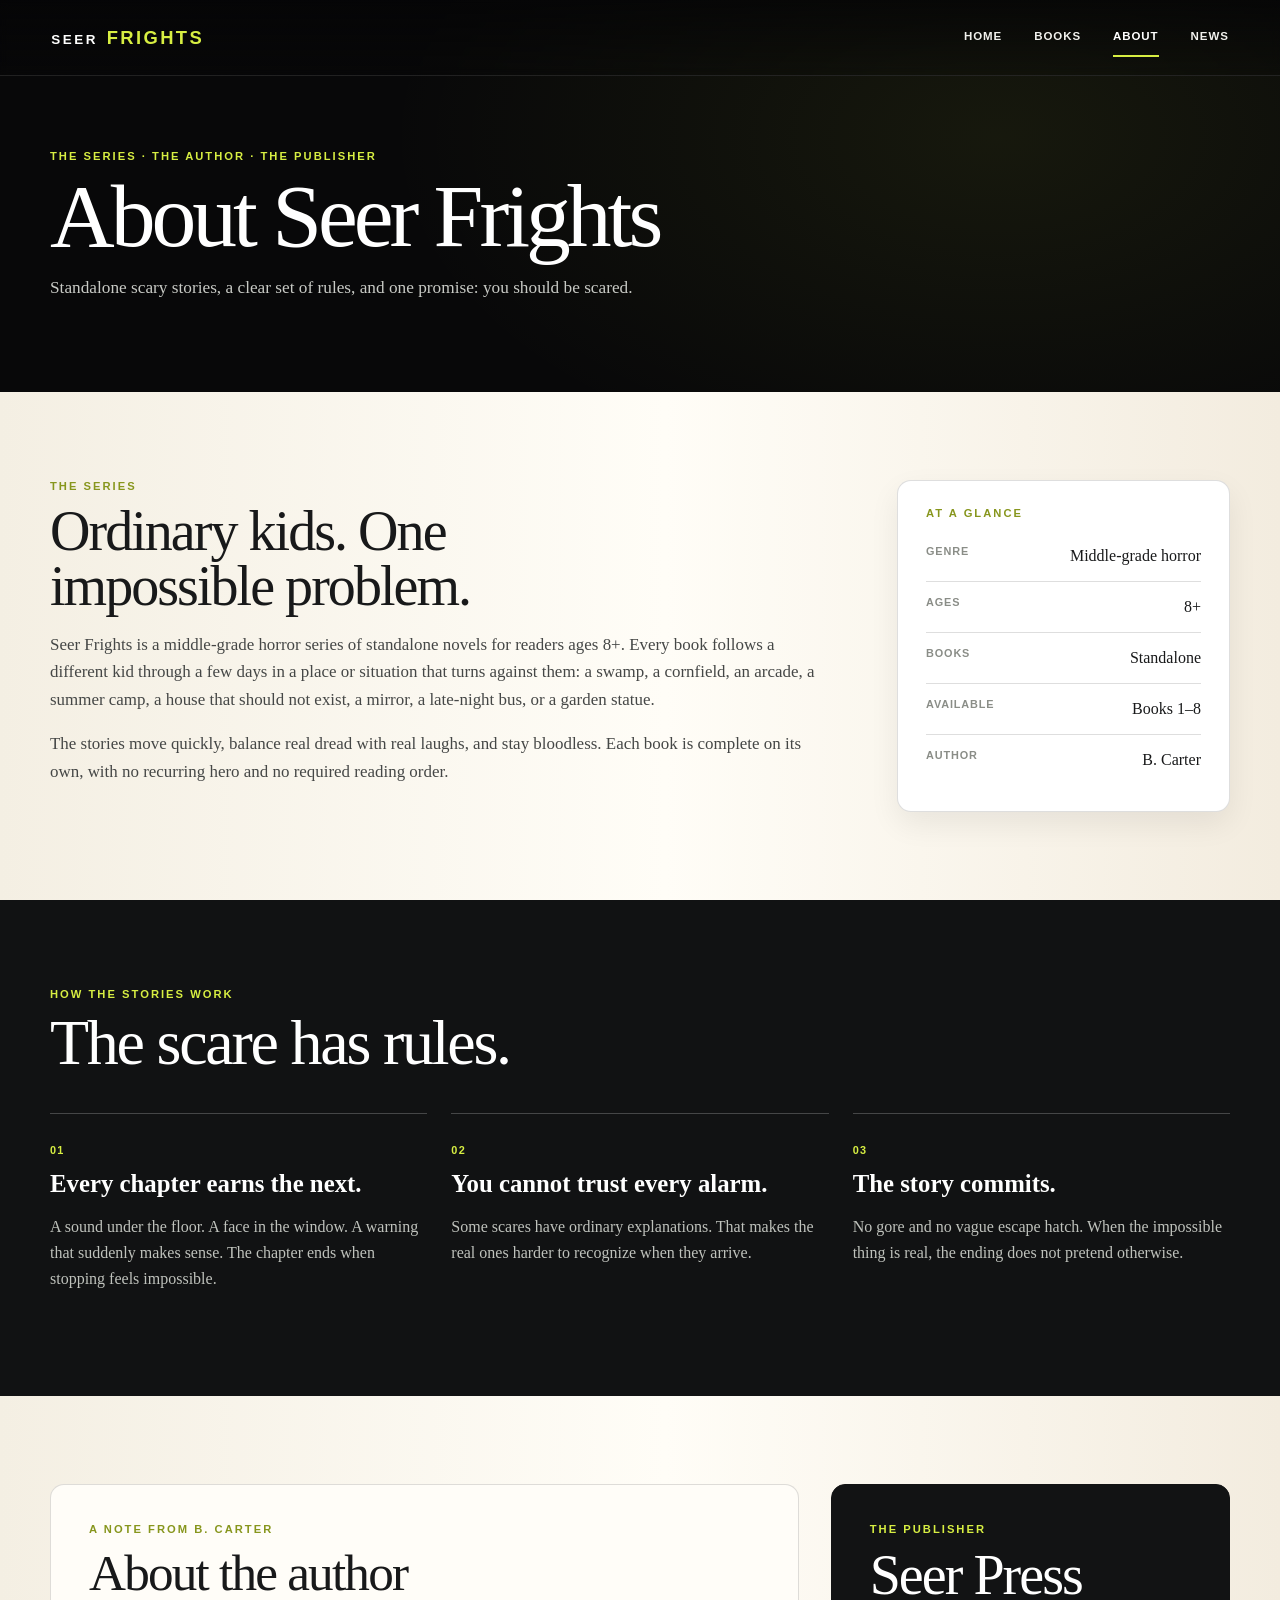
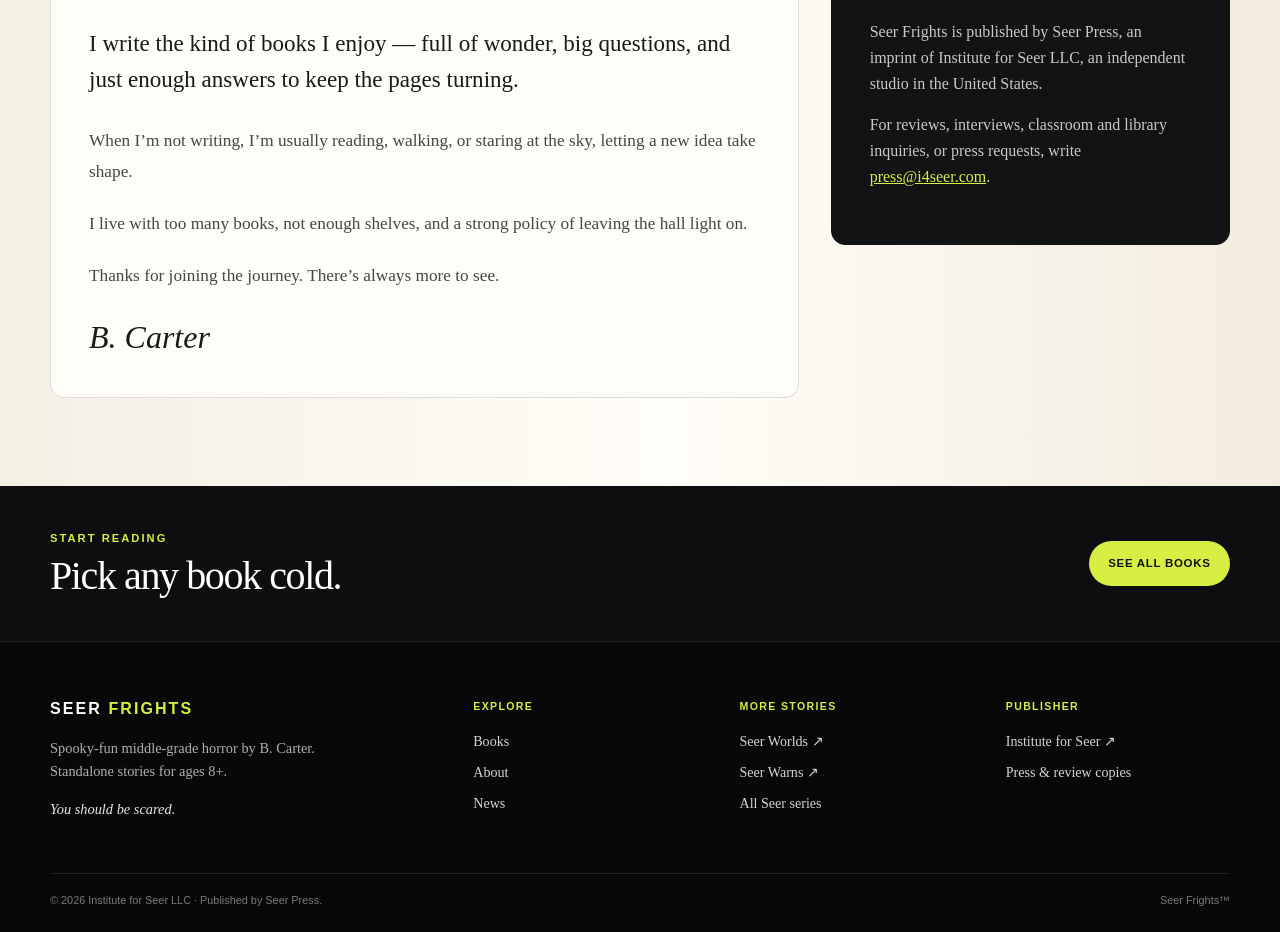
==== commit acc5cdbb: "NEW VISION" ====
--- a/about/index.html
+++ b/about/index.html
@@ -7,7 +7,7 @@
 <meta name="description" content="About Seer Frights, the standalone middle-grade horror series by B. Carter, plus information about the author and Seer Press.">
 <link rel="icon" href="/favicon.svg" type="image/svg+xml">
 <link rel="manifest" href="/site.webmanifest">
-<link rel="stylesheet" href="/style.css">
+<link rel="stylesheet" href="/style.css?v=48d4ab56e101">
 <title>About — Seer Frights</title>
 <link rel="canonical" href="https://seerfrights.com/about/">
 <meta property="og:type" content="website">
@@ -15,7 +15,7 @@
 <meta property="og:url" content="https://seerfrights.com/about/">
 <meta property="og:title" content="About — Seer Frights">
 <meta property="og:description" content="About Seer Frights, the standalone middle-grade horror series by B. Carter, plus information about the author and Seer Press.">
-<meta property="og:image" content="https://seerfrights.com/images/cover-dont-go-into-the-swamp-front.jpg">
+<meta property="og:image" content="https://seerfrights.com/images/cover-dont-go-into-the-swamp-front.jpg?v=1ef88ea13184">
 <meta name="twitter:card" content="summary_large_image">
 
 </head>
@@ -33,9 +33,9 @@
 </header>
 <main id="main">
 <section class="sub-hero"><div class="shell"><p class="eyebrow light">The series · the author · the publisher</p><h1>About Seer Frights</h1><p>Standalone scary stories, a clear set of rules, and one promise: you should be scared.</p></div></section>
-<section class="paper-section"><div class="shell about-intro"><div><p class="eyebrow">The series</p><h2>Ordinary kids. One impossible problem.</h2><p>Seer Frights is a middle-grade horror series of standalone novels for readers ages 8+. Every book follows a different kid through a few days in a place or situation that turns against them: a swamp, a cornfield, an arcade, a summer camp, a house that should not exist.</p><p>The stories move quickly, balance real dread with real laughs, and stay bloodless. Each book is complete on its own, with no recurring hero and no required reading order.</p></div><aside class="fact-panel"><p class="eyebrow">At a glance</p><dl><div><dt>Genre</dt><dd>Middle-grade horror</dd></div><div><dt>Ages</dt><dd>8+</dd></div><div><dt>Books</dt><dd>Standalone</dd></div><div><dt>Available</dt><dd>Books 1–5</dd></div><div><dt>Author</dt><dd>B. Carter</dd></div></dl></aside></div></section>
+<section class="paper-section"><div class="shell about-intro"><div><p class="eyebrow">The series</p><h2>Ordinary kids. One impossible problem.</h2><p>Seer Frights is a middle-grade horror series of standalone novels for readers ages 8+. Every book follows a different kid through a few days in a place or situation that turns against them: a swamp, a cornfield, an arcade, a summer camp, a house that should not exist, a mirror, a late-night bus, or a garden statue.</p><p>The stories move quickly, balance real dread with real laughs, and stay bloodless. Each book is complete on its own, with no recurring hero and no required reading order.</p></div><aside class="fact-panel"><p class="eyebrow">At a glance</p><dl><div><dt>Genre</dt><dd>Middle-grade horror</dd></div><div><dt>Ages</dt><dd>8+</dd></div><div><dt>Books</dt><dd>Standalone</dd></div><div><dt>Available</dt><dd>Books 1–8</dd></div><div><dt>Author</dt><dd>B. Carter</dd></div></dl></aside></div></section>
 <section class="ink-section"><div class="shell"><header class="section-head dark"><p class="eyebrow light">How the stories work</p><h2>The scare has rules.</h2></header><div class="principle-grid"><article><span>01</span><h3>Every chapter earns the next.</h3><p>A sound under the floor. A face in the window. A warning that suddenly makes sense. The chapter ends when stopping feels impossible.</p></article><article><span>02</span><h3>You cannot trust every alarm.</h3><p>Some scares have ordinary explanations. That makes the real ones harder to recognize when they arrive.</p></article><article><span>03</span><h3>The story commits.</h3><p>No gore and no vague escape hatch. When the impossible thing is real, the ending does not pretend otherwise.</p></article></div></div></section>
-<section class="paper-section"><div class="shell author-publisher-grid"><article><p class="eyebrow">The author</p><h2>B. Carter</h2><p>B. Carter is a Native American computer engineer, veteran, rock collector, hiker, and lifelong reader who holds a PhD in Computer Engineering and Computer Science — and lives with too many books and not enough shelves.</p><p>He also writes <strong>Seer Worlds</strong>, a middle-grade fantasy series, and <strong>Seer Warns</strong>, adult literary horror.</p></article><article class="publisher-card"><p class="eyebrow light">The publisher</p><h2>Seer Press</h2><p>Seer Frights is published by Seer Press, an imprint of Institute for Seer LLC, an independent studio in the United States.</p><p>For reviews, interviews, classroom and library inquiries, or press requests, write <a href="mailto:press@i4seer.com">press@i4seer.com</a>.</p></article></div></section>
+<section class="paper-section"><div class="shell author-publisher-grid"><article class="author-note" aria-labelledby="about-author-title"><p class="eyebrow">A note from B. Carter</p><h2 id="about-author-title">About the author</h2><div class="author-prose"><p class="author-opening">I write the kind of books I enjoy — full of wonder, big questions, and just enough answers to keep the pages turning.</p><p>When I’m not writing, I’m usually reading, walking, or staring at the sky, letting a new idea take shape.</p><p>I live with too many books, not enough shelves, and a strong policy of leaving the hall light on.</p><p>Thanks for joining the journey. There’s always more to see.</p></div><p class="author-signature">B. Carter</p></article><article class="publisher-card"><p class="eyebrow light">The publisher</p><h2>Seer Press</h2><p>Seer Frights is published by Seer Press, an imprint of Institute for Seer LLC, an independent studio in the United States.</p><p>For reviews, interviews, classroom and library inquiries, or press requests, write <a href="mailto:press@i4seer.com">press@i4seer.com</a>.</p></article></div></section>
 <section class="cta-strip"><div class="shell"><div><p class="eyebrow light">Start reading</p><h2>Pick any book cold.</h2></div><a class="btn btn-accent" href="/books/">See all books</a></div></section></main>
 <footer class="footer">
   <div class="shell footer-grid">
--- a/style.css
+++ b/style.css
@@ -11,7 +11,7 @@
 .hero-home{position:relative;min-height:760px;background:#050506;color:white;overflow:hidden;padding:150px 0 85px}.hero-glow{position:absolute;inset:0;background:radial-gradient(65% 75% at 75% 45%,rgba(215,238,66,.08),transparent 58%),radial-gradient(50% 55% at 72% 70%,rgba(72,156,203,.08),transparent 70%)}.hero-home-grid{position:relative;z-index:2;display:grid;grid-template-columns:minmax(0,.94fr) minmax(500px,1.06fr);align-items:center;gap:64px;min-height:520px}.hero-copy{max-width:560px;min-width:0}.hero-wordmark{display:flex;gap:.16em;align-items:baseline;white-space:nowrap;max-width:100%;font-family:var(--sans);font-weight:900;letter-spacing:-.05em;font-size:clamp(3.5rem,4.3vw,4.75rem);line-height:.9;margin:.2rem 0 1.1rem}.hero-wordmark strong{color:var(--acid);font-weight:900}.hero-tagline{font-size:1.4rem;color:#f4f3ec;font-style:italic;margin:.2rem 0 1rem}.hero-lede{max-width:620px;color:#c8cac5;font-size:1.08rem;margin:0 0 1.7rem}.hero-objects{position:relative;height:520px;min-width:0;isolation:isolate}.hero-object{position:absolute;overflow:hidden;background:#000;filter:drop-shadow(0 28px 30px rgba(0,0,0,.55))}.hero-object img{position:absolute;width:100%;height:auto;left:0}.hero-object-1{width:225px;height:370px;left:7%;top:92px;transform:rotate(-4deg)}.hero-object-1 img{top:-84px}.hero-object-2{width:215px;height:365px;right:4%;top:82px;transform:rotate(4deg)}.hero-object-2 img{top:-82px}.hero-object-5{width:245px;height:405px;left:53%;top:42px;transform:translateX(-50%)}.hero-object-5 img{top:-90px}.hero-object-floor{position:absolute;left:7%;right:7%;bottom:30px;height:60px;border-radius:50%;background:radial-gradient(ellipse,rgba(215,238,66,.15),transparent 70%);filter:blur(10px)}
 .promise-strip{display:grid;grid-template-columns:repeat(4,1fr);background:#111213;color:white;border-top:1px solid rgba(255,255,255,.08);border-bottom:1px solid rgba(255,255,255,.08)}.promise-strip div{padding:24px 28px;border-right:1px solid rgba(255,255,255,.1)}.promise-strip div:last-child{border-right:0}.promise-strip strong,.promise-strip span{display:block}.promise-strip strong{font-family:var(--sans);font-size:.71rem;letter-spacing:.12em;color:var(--acid);margin-bottom:4px}.promise-strip span{font-size:.93rem;color:#c8cac5}
 .paper-section{background:linear-gradient(90deg,#f4efe3,#fffdf7 52%,#f3ecdf);padding:88px 0}.section-head{max-width:780px;margin-bottom:38px}.section-head.compact{margin-bottom:28px}.section-head h2,.about-intro h2,.author-publisher-grid h2,.news-feature h2,.news-entry h2,.quiet-band h2,.cta-strip h2{font-family:var(--serif);font-weight:400;color:var(--ink);font-size:clamp(2.4rem,5vw,4.7rem);line-height:.98;letter-spacing:-.035em;margin:.15rem 0 .85rem;text-wrap:balance}.section-head p:not(.eyebrow){font-size:1.06rem;color:var(--muted);max-width:720px}.section-head.dark h2{color:white}.cover-shelf{display:grid;grid-template-columns:repeat(5,1fr);gap:24px}.cover-tile{text-decoration:none;position:relative}.cover-tile-art{display:block}.cover-tile-art img{width:100%;height:auto;aspect-ratio:auto;object-fit:contain;border-radius:3px;box-shadow:0 14px 34px rgba(0,0,0,.22);transition:transform .2s,box-shadow .2s}.cover-tile:hover .cover-tile-art img{transform:translateY(-5px);box-shadow:0 20px 42px rgba(0,0,0,.27)}.cover-num{display:block;font-family:var(--sans);font-size:.65rem;font-weight:800;letter-spacing:.12em;color:var(--acid-dark);margin-top:13px}.cover-tile strong{display:block;color:var(--ink);font-size:.93rem;line-height:1.25;margin-top:3px}.section-action{margin-top:38px}
-.ink-section{background:#111213;color:#caccc7;padding:88px 0}.editorial-split{display:grid;grid-template-columns:.95fr 1fr;gap:80px;align-items:start}.editorial-split h2{font-family:var(--serif);font-weight:400;color:white;font-size:clamp(2.8rem,5vw,5rem);line-height:.98;letter-spacing:-.04em;margin:.15rem 0}.editorial-copy{font-size:1.06rem}.editorial-copy p:first-child{margin-top:0}.cross-promo{padding-top:78px}.series-grid{display:grid;grid-template-columns:repeat(3,1fr);gap:24px}.series-grid.two{grid-template-columns:repeat(2,1fr)}.series-card{position:relative;min-height:430px;border-radius:14px;overflow:hidden;background-size:cover;background-position:center;box-shadow:var(--shadow);isolation:isolate}.series-card:before{content:"";position:absolute;inset:0;background:linear-gradient(180deg,rgba(0,0,0,.06),rgba(0,0,0,.25) 35%,rgba(0,0,0,.9) 100%);z-index:0}.series-card>a{position:absolute;inset:0;z-index:3}.series-card>div{position:absolute;z-index:2;left:0;right:0;bottom:0;padding:30px;color:white}.series-card h3{font-family:var(--sans);font-size:2rem;letter-spacing:.04em;margin:.1rem 0 .6rem}.series-card p{color:#ededeb;margin:.2rem 0 .8rem}.series-card span{font-family:var(--sans);font-size:.7rem;font-weight:800;letter-spacing:.06em;text-transform:uppercase;color:var(--acid)}.series-worlds{background-image:url('/images/series-worlds.webp')}.series-warns{background-image:url('/images/series-warns.webp')}.series-frights{background-image:url('/images/cover-dont-go-into-the-swamp-front.jpg');background-position:center 34%}
+.ink-section{background:#111213;color:#caccc7;padding:88px 0}.editorial-split{display:grid;grid-template-columns:.95fr 1fr;gap:80px;align-items:start}.editorial-split h2{font-family:var(--serif);font-weight:400;color:white;font-size:clamp(2.8rem,5vw,5rem);line-height:.98;letter-spacing:-.04em;margin:.15rem 0}.editorial-copy{font-size:1.06rem}.editorial-copy p:first-child{margin-top:0}.cross-promo{padding-top:78px}.series-grid{display:grid;grid-template-columns:repeat(3,1fr);gap:24px}.series-grid.two{grid-template-columns:repeat(2,1fr)}.series-card{position:relative;min-height:430px;border-radius:14px;overflow:hidden;background-size:cover;background-position:center;box-shadow:var(--shadow);isolation:isolate}.series-card:before{content:"";position:absolute;inset:0;background:linear-gradient(180deg,rgba(0,0,0,.06),rgba(0,0,0,.25) 35%,rgba(0,0,0,.9) 100%);z-index:0}.series-card>a{position:absolute;inset:0;z-index:3}.series-card>div{position:absolute;z-index:2;left:0;right:0;bottom:0;padding:30px;color:white}.series-card h3{font-family:var(--sans);font-size:2rem;letter-spacing:.04em;margin:.1rem 0 .6rem}.series-card p{color:#ededeb;margin:.2rem 0 .8rem}.series-card span{font-family:var(--sans);font-size:.7rem;font-weight:800;letter-spacing:.06em;text-transform:uppercase;color:var(--acid)}.series-worlds{background-image:url('/images/series-worlds.webp?v=ff19ef1940a3')}.series-warns{background-image:url('/images/series-warns.webp?v=e24cf6b222b4')}.series-frights{background-image:url('/images/cover-dont-go-into-the-swamp-front.jpg?v=1ef88ea13184');background-position:center 34%}
 .sub-hero{background:radial-gradient(80% 150% at 78% 35%,rgba(215,238,66,.07),transparent 60%),#080809;color:white;padding:150px 0 72px;min-height:340px}.sub-hero h1{font-family:var(--serif);font-weight:400;font-size:clamp(3.3rem,7vw,6.6rem);line-height:.92;letter-spacing:-.045em;margin:.15rem 0 .8rem}.sub-hero p:not(.eyebrow){max-width:730px;color:#c8cac5;font-size:1.08rem}
 .books-grid{display:grid;grid-template-columns:repeat(2,1fr);gap:30px}.book-card{position:relative;display:grid;grid-template-columns:190px 1fr;gap:24px;align-items:start;background:rgba(255,255,255,.74);border:1px solid var(--line);border-radius:14px;padding:22px;box-shadow:0 14px 36px rgba(0,0,0,.07);transition:transform .2s,box-shadow .2s}.book-card:hover{transform:translateY(-3px);box-shadow:0 20px 42px rgba(0,0,0,.11)}.book-card-link{position:absolute;inset:0;z-index:3}.book-cover{display:block}.book-cover img{width:100%;height:auto;aspect-ratio:auto;object-fit:contain;border-radius:3px;box-shadow:0 10px 22px rgba(0,0,0,.22)}.book-card-copy{padding-top:4px}.book-card h3{font-family:var(--serif);font-weight:400;font-size:1.75rem;line-height:1.05;color:var(--ink);margin:.2rem 0 .7rem}.book-card p:not(.kicker){color:#686b66;font-size:.95rem;line-height:1.5}.quiet-band{background:#191a1b;color:white;padding:58px 0}.quiet-band-grid{display:grid;grid-template-columns:.8fr 1.2fr;gap:70px;align-items:center}.quiet-band h2{color:white;font-size:2.5rem;margin:0}.quiet-band p{color:#c8cac5;margin:0}.quiet-band a{color:var(--acid)}
 .book-page{background:linear-gradient(90deg,#f3eee2,#fffdf8 55%,#f4eee3);padding:112px 0 95px}.breadcrumb{display:flex;gap:.55rem;align-items:center;margin-bottom:32px;font-family:var(--sans);font-size:.7rem;font-weight:700;letter-spacing:.06em;text-transform:uppercase;color:#777a74}.breadcrumb a{text-decoration:none}.book-layout{display:grid;grid-template-columns:360px minmax(0,1fr);gap:72px;align-items:start}.book-cover-column{position:sticky;top:30px}.book-cover-large{display:block}.book-cover-large img{width:100%;height:auto;aspect-ratio:auto;object-fit:contain;border-radius:4px;box-shadow:0 24px 50px rgba(0,0,0,.26);margin-bottom:18px}.book-content h1{font-family:var(--serif);font-weight:400;font-size:clamp(3rem,6vw,5.6rem);line-height:.93;letter-spacing:-.045em;color:var(--ink);margin:.2rem 0 1rem;text-wrap:balance}.book-hook{font-size:1.22rem;line-height:1.48;color:#5b5e59;max-width:760px;margin:0 0 26px}.book-meta{display:grid;grid-template-columns:repeat(4,minmax(0,1fr));gap:1px;background:var(--line);border:1px solid var(--line);border-radius:10px;overflow:hidden;margin:0 0 35px}.book-meta>div{background:rgba(255,255,255,.82);padding:13px 14px}.book-meta span,.book-meta strong{display:block}.book-meta span{font-family:var(--sans);font-size:.61rem;font-weight:800;letter-spacing:.1em;text-transform:uppercase;color:#8a8d87}.book-meta strong{font-size:.88rem;color:#2b2d2a;margin-top:2px}.synopsis{max-width:760px}.synopsis p{font-size:1.04rem;color:#444744}.pull-quote{font-size:1.35rem!important;line-height:1.45!important;color:var(--ink)!important;border-left:3px solid var(--acid-dark);padding-left:18px;margin:1.8rem 0!important}.availability{font-family:var(--sans);font-size:.78rem;font-weight:700;color:#686b66;margin-top:30px}.related-section{background:#101112;padding:72px 0 82px}.related-shelf{grid-template-columns:repeat(4,1fr)}.related-section .cover-tile strong{color:white}.related-section .cover-num{color:var(--acid)}
@@ -36,101 +36,92 @@
 picture.book-cover-large>img,
 picture.news-cover>img{height:auto!important;max-height:none!important;aspect-ratio:auto!important;object-fit:contain!important}
 
-/* ============================================================
-   2026-09-06 approved combined-series homepage hero
-   ============================================================ */
-.sr-only{
-  position:absolute!important;
-  width:1px!important;
-  height:1px!important;
-  padding:0!important;
-  margin:-1px!important;
-  overflow:hidden!important;
-  clip:rect(0,0,0,0)!important;
-  white-space:nowrap!important;
-  border:0!important;
+/* 2026-10-22 cinematic lakeside hero and expanded published shelf. */
+.sr-only{position:absolute!important;width:1px!important;height:1px!important;padding:0!important;margin:-1px!important;overflow:hidden!important;clip:rect(0,0,0,0)!important;white-space:nowrap!important;border:0!important}
+.frights-hero{position:relative;isolation:isolate;overflow:hidden;background:#08121a;color:#fff}
+.frights-hero-picture{position:absolute;inset:0;display:block}
+.frights-hero-image{width:100%;height:100%;object-fit:cover;object-position:64% center}
+.frights-hero::after{content:"";position:absolute;inset:0;z-index:1;pointer-events:none;background:linear-gradient(90deg,rgba(3,10,16,.65),rgba(3,10,16,.35) 38%,rgba(3,10,16,.05) 64%,transparent 82%)}
+.frights-hero-content{position:relative;z-index:2;min-height:clamp(690px,49vw,840px);display:flex;align-items:center;padding-top:90px;padding-bottom:60px}
+.frights-hero-copy{width:min(640px,53vw);text-shadow:0 2px 20px rgba(0,0,0,.3)}
+.frights-hero-copy .eyebrow{line-height:1.5;margin-bottom:24px;letter-spacing:.14em}
+.frights-hero h1{font:400 clamp(4.2rem,6.2vw,7rem)/.99 var(--serif);letter-spacing:-.04em;margin:0 0 25px}
+.frights-hero h1 em{color:var(--acid);font-style:italic}
+.frights-hero-lede{font-size:1.13rem;line-height:1.7;max-width:44ch;color:#e7e9e6;margin:0 0 30px}
+.frights-hero .btn{text-shadow:none;min-height:48px}
+.home-books .cover-shelf{grid-template-columns:repeat(4,minmax(0,1fr));gap:32px 26px}
+.home-books .cover-shelf .cover-tile{margin-top:0}
+.series-frights{background-image:url('/images/seer-frights-series-hero.webp?v=e2c7be1483a3');background-position:76% center}
+.series-worlds{background-position:75% center}
+.edition-links{display:grid;gap:10px}
+.book-navigation{display:flex;justify-content:space-between;gap:24px;padding-top:24px;margin-top:36px;border-top:1px solid var(--line)}
+.book-navigation a{max-width:48%;color:#667413;font:800 .7rem/1.6 var(--sans);text-decoration:none}
+.catalog-amazon{margin-top:24px}
+.author-publisher-grid{grid-template-columns:minmax(0,1.5fr) minmax(280px,.8fr);align-items:start;gap:32px}
+.author-note{background:var(--paper-2)!important}
+.author-note h2{font-size:clamp(2.4rem,4vw,3.5rem);margin-bottom:28px}
+.author-prose p{font-size:1.08rem;line-height:1.8;margin:0 0 1.2em}
+.author-prose .author-opening{font-size:clamp(1.25rem,1.8vw,1.5rem);line-height:1.55;color:var(--ink)}
+.author-signature{font:italic 2rem/1.3 var(--serif);color:var(--ink);margin:26px 0 0}
+@media(max-width:1040px){.home-books .cover-shelf{grid-template-columns:repeat(3,minmax(0,1fr))}.frights-hero-copy{width:58vw}.frights-hero h1{font-size:clamp(3.8rem,7vw,5.2rem)}}
+@media(max-width:820px){
+ .home-page .site-header{position:relative;background:#0b1218;backdrop-filter:none}
+ .frights-hero{display:flex;flex-direction:column}
+ .frights-hero-picture{position:relative;height:clamp(270px,48vw,390px)}
+ .frights-hero-image{object-position:80% center}
+ .frights-hero::after{display:none}
+ .frights-hero-content{min-height:0;padding-top:36px;padding-bottom:46px}
+ .frights-hero-copy{width:100%;text-shadow:none}
+ .frights-hero h1{font-size:clamp(3.4rem,8vw,4.6rem)}
+ .frights-hero-lede{font-size:1.04rem;max-width:56ch}
+ .frights-hero-copy .eyebrow{font-size:.65rem;margin-bottom:18px;letter-spacing:.11em}
+ .author-publisher-grid{grid-template-columns:1fr}
 }
-.home-page .hero-artwork{
-  position:relative;
-  width:100%;
-  overflow:hidden;
-  background:#06131d;
-  border-bottom:1px solid rgba(255,255,255,.08);
+@media(max-width:600px){.home-books .cover-shelf{grid-template-columns:repeat(2,minmax(0,1fr));gap:26px 18px}.frights-hero h1{font-size:clamp(3.3rem,13vw,4.3rem)}.frights-hero .btn-row{flex-direction:column;align-items:stretch}.book-navigation{flex-direction:column;gap:16px}.book-navigation a{max-width:100%}.author-note h2{font-size:2.5rem}}
+
+/* Keep book-page navigation readable against the paper surface. */
+.book-detail-page .site-header{background:#0b0c0d;backdrop-filter:none}
+@media(min-width:821px) and (max-height:759px){.book-cover-column{position:static}}
+
+/* Book detail pages: Worlds-inspired structure, retaining the Frights palette and type. */
+.book-title-band{min-height:0;padding:140px 0 54px}
+.book-title-band h1{max-width:1000px;font-size:clamp(3rem,6vw,5rem);line-height:1.02}
+.book-title-band p:not(.eyebrow){max-width:66ch;margin-bottom:0}
+.book-detail-page .book-page{padding:76px 0 88px}
+.book-detail-page .book-layout{grid-template-columns:330px minmax(0,1fr);gap:64px}
+.book-detail-page .book-cover-column{position:sticky;top:32px;width:100%}
+.book-detail-page .book-cover-large img{margin-bottom:0}
+.book-detail-title{font:400 clamp(3.1rem,5.9vw,5.2rem)/.99 var(--serif);letter-spacing:-.04em;color:var(--ink);margin:.2rem 0 1rem;text-wrap:balance}
+.book-detail-page .book-hook{font-size:1.2rem;font-style:italic;line-height:1.55;margin:0 0 22px}
+.book-actions{margin:0 0 30px;gap:12px}
+.book-story{margin:32px 0;padding:clamp(22px,3vw,32px);background:var(--paper-2);border:1px solid var(--line);border-radius:10px}
+.book-story>.eyebrow{margin:0 0 22px;line-height:1.5}
+.book-story .synopsis p{font-size:1.04rem;line-height:1.8;margin:0 0 1.2em}
+.book-story .synopsis p:last-child{margin-bottom:0}
+.book-story .pull-quote{font-size:1.25rem!important;line-height:1.55!important;margin:1.6rem 0!important}
+.book-facts{margin-top:36px}
+.book-facts h3{font:400 1.55rem/1.2 var(--serif);color:var(--ink);margin:0 0 20px}
+.book-facts .book-meta{grid-template-columns:repeat(3,minmax(0,1fr));gap:22px 24px;background:transparent;border:0;border-radius:0;margin:0}
+.book-facts .book-meta>div{background:transparent;padding:0;min-width:0}
+.book-facts .book-meta span{color:#6c7168}
+.book-facts .book-meta strong{overflow-wrap:anywhere}
+.book-detail-page .availability{margin:24px 0 0;line-height:1.7}
+.book-detail-page .book-navigation{margin-top:34px}
+@media(max-width:1040px) and (min-width:821px){.book-detail-page .book-layout{grid-template-columns:280px minmax(0,1fr);gap:40px}.book-detail-title{font-size:clamp(2.9rem,5.4vw,4rem)}.book-facts .book-meta{grid-template-columns:repeat(2,minmax(0,1fr))}}
+@media(max-width:820px){
+ .book-title-band{padding:122px 0 42px}
+ .book-detail-page .book-page{padding:48px 0 64px}
+ .book-detail-page .book-layout{grid-template-columns:minmax(0,1fr);gap:38px}
+ .book-detail-page .book-cover-column{position:relative;top:auto;width:min(330px,80%);max-width:none;margin-inline:auto}
+ .book-detail-page .book-content{width:100%;min-width:0;margin:0}
+ .book-detail-title{font-size:clamp(2.8rem,6.8vw,4.2rem)}
 }
-.home-page .hero-artwork picture{
-  display:block;
-  width:100%;
+@media(max-width:520px){
+ .book-title-band h1{font-size:clamp(2.5rem,10.5vw,3.4rem)}
+ .book-title-band p:not(.eyebrow){font-size:1rem}
+ .book-detail-title{font-size:clamp(2.6rem,10vw,3.4rem)}
+ .book-actions{flex-direction:column;align-items:stretch}
+ .book-actions .btn{width:100%}
+ .book-facts .book-meta{grid-template-columns:repeat(2,minmax(0,1fr));gap:20px}
+ .book-story{padding:22px 20px}
 }
-.home-page .hero-artwork-image{
-  display:block;
-  width:100%;
-  height:auto;
-  margin:0;
-}
-.home-page .hero-artwork-cta{
-  position:absolute;
-  z-index:3;
-  left:19.2%;
-  top:64.6%;
-  width:14.2%;
-  height:7.2%;
-  border-radius:999px;
-  cursor:pointer;
-}
-.home-page .hero-artwork-cta:focus-visible{
-  outline:3px solid #fff;
-  outline-offset:4px;
-  box-shadow:0 0 0 7px rgba(215,238,66,.45);
-}
-
-@media (max-width:820px){
-  .home-page .hero-artwork{
-    height:clamp(510px,86vh,700px);
-  }
-  .home-page .hero-artwork picture{
-    width:100%;
-    height:100%;
-  }
-  .home-page .hero-artwork-image{
-    width:100%;
-    height:100%;
-    object-fit:cover;
-    object-position:34% center;
-  }
-  /* The raster CTA changes position when the panorama is cropped on phones;
-     use a real visible button instead. */
-  .home-page .hero-artwork-cta{
-    left:24px;
-    top:auto;
-    bottom:28px;
-    width:auto;
-    height:auto;
-    min-width:190px;
-    padding:15px 22px;
-    background:var(--acid);
-    color:#050506;
-    font:800 .78rem/1 var(--sans);
-    letter-spacing:.055em;
-    text-transform:uppercase;
-    text-align:center;
-    box-shadow:0 12px 28px rgba(0,0,0,.28);
-  }
-  .home-page .hero-artwork-cta .sr-only{
-    position:static!important;
-    width:auto!important;
-    height:auto!important;
-    margin:0!important;
-    overflow:visible!important;
-    clip:auto!important;
-    white-space:normal!important;
-  }
-}
-
-@media (max-width:500px){
-  .home-page .hero-artwork{
-    height:590px;
-  }
-  .home-page .hero-artwork-image{
-    object-position:32% center;
-  }
-}
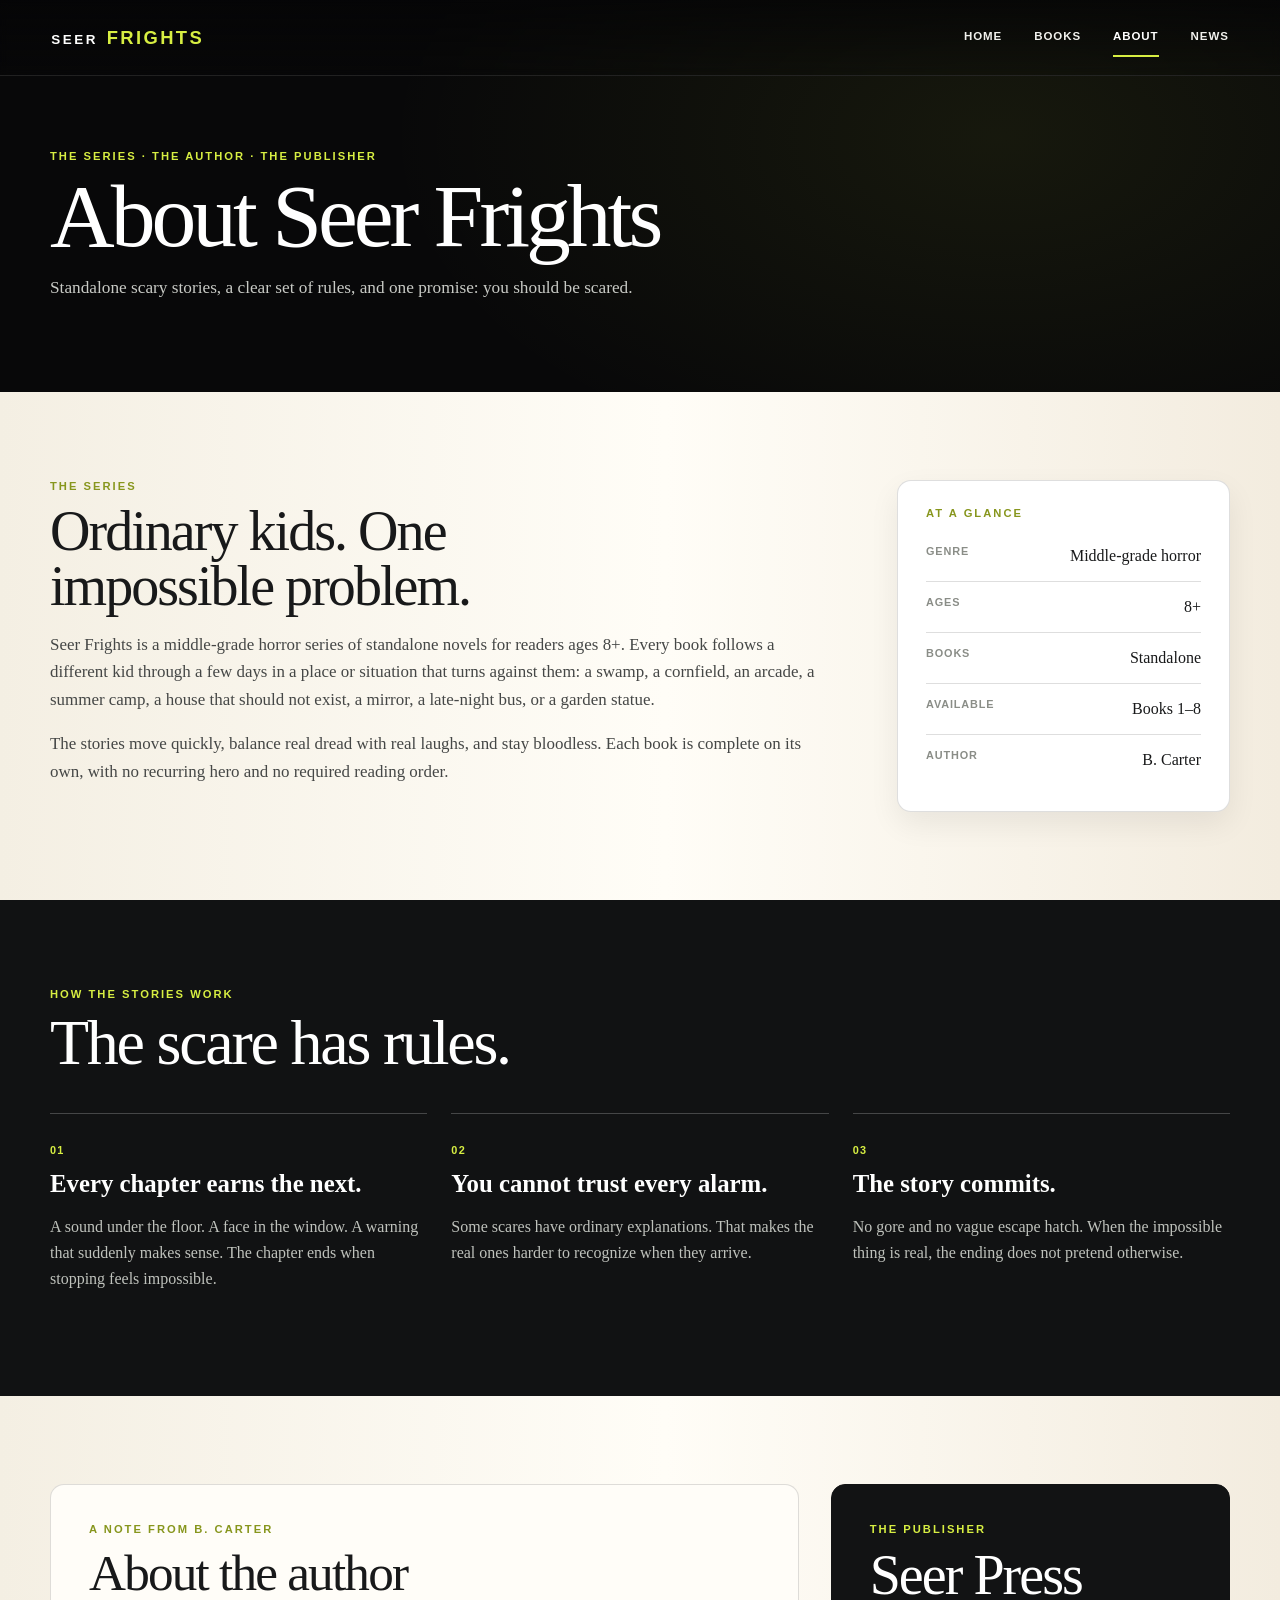
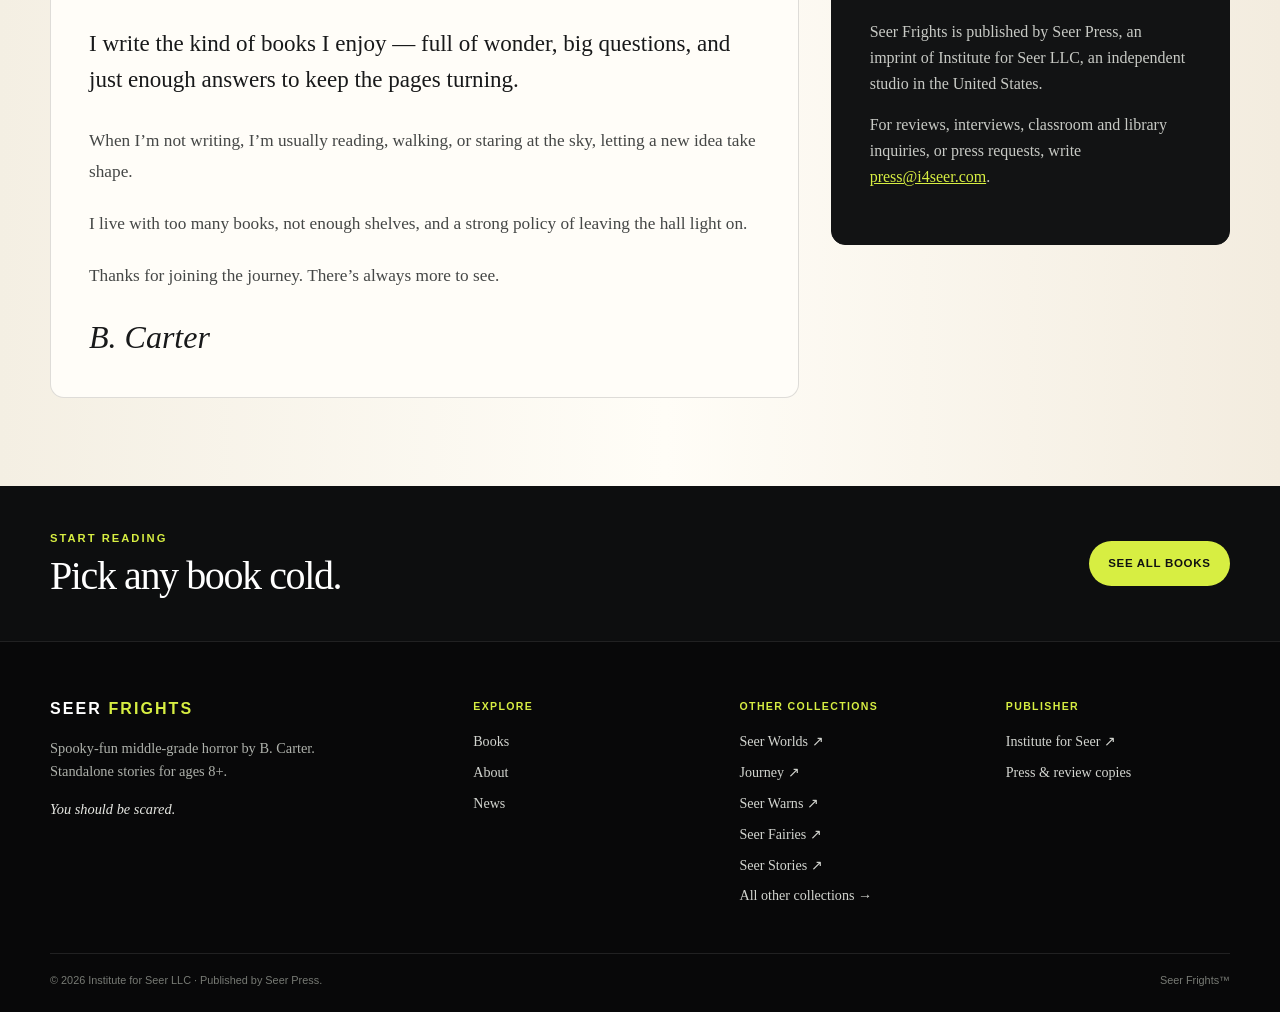
==== commit dc2a3c8d: "more series all" ====
--- a/about/index.html
+++ b/about/index.html
@@ -18,7 +18,7 @@
 <meta property="og:image" content="https://seerfrights.com/images/cover-dont-go-into-the-swamp-front.jpg?v=1ef88ea13184">
 <meta name="twitter:card" content="summary_large_image">
 
-</head>
+<link rel="stylesheet" data-seer-collections href="/assets/seer-collections/collections.css?v=4da63ce919a2"></head>
 <body class="">
 <a class="skip" href="#main">Skip to content</a>
 <header class="site-header" id="top">
@@ -45,7 +45,7 @@
       <p class="footer-tagline">You should be scared.</p>
     </div>
     <div><h4>Explore</h4><a href="/books/">Books</a><a href="/about/">About</a><a href="/news/">News</a></div>
-    <div><h4>More stories</h4><a href="https://seerworlds.com/" target="_blank" rel="noopener">Seer Worlds ↗</a><a href="https://seerwarns.com/" target="_blank" rel="noopener">Seer Warns ↗</a><a href="/other-series/">All Seer series</a></div>
+    <div class="sc-footer-links"><h4>Other collections</h4><a href="https://seerworlds.com/" target="_blank" rel="noopener">Seer Worlds ↗</a><a href="https://journey.i4seer.com/" target="_blank" rel="noopener">Journey ↗</a><a href="https://seerwarns.com/" target="_blank" rel="noopener">Seer Warns ↗</a><a href="https://fairies.i4seer.com/" target="_blank" rel="noopener">Seer Fairies ↗</a><a href="https://stories.i4seer.com/" target="_blank" rel="noopener">Seer Stories ↗</a><a href="/other-series/">All other collections →</a></div>
     <div><h4>Publisher</h4><a href="https://www.i4seer.com/" target="_blank" rel="noopener">Institute for Seer ↗</a><a href="mailto:press@i4seer.com">Press &amp; review copies</a></div>
   </div>
   <div class="shell footer-meta"><span>© 2026 Institute for Seer LLC · Published by Seer Press.</span><span>Seer Frights™</span></div>
--- a/assets/seer-collections/collections.css
+++ b/assets/seer-collections/collections.css
@@ -0,0 +1,12 @@
+/* Shared Seer Press discovery; all selectors are isolated from each site's layout. */
+.seer-discovery{--sc-bg:#f6f4ee;--sc-card:#fff;--sc-ink:#181714;--sc-body:#4d4941;--sc-accent:#8b5c1d;--sc-line:#dedbd2;--sc-serif:Georgia,'Times New Roman',serif;background:var(--sc-bg);color:var(--sc-body);border-top:1px solid var(--sc-line);padding:70px 0;font:400 16px/1.6 Arial,Helvetica,sans-serif;clear:both}
+.sc-theme-seer-frights{--sc-bg:#151617;--sc-card:#1d1f20;--sc-ink:#f6f2e8;--sc-body:#c6cbc4;--sc-accent:#d7ee42;--sc-line:#3b3e39}
+.sc-theme-seer-warns{--sc-bg:#f2eadb;--sc-card:#fbf7ee;--sc-ink:#14232b;--sc-body:#364952;--sc-accent:#7b3028;--sc-line:#d4c5b1}
+.sc-theme-journey{--sc-bg:#ebe4d6;--sc-card:#f9f6ef;--sc-ink:#17211e;--sc-body:#4d554f;--sc-accent:#173a34;--sc-line:#cfc3b1}
+.sc-theme-seer-stories{--sc-bg:#eae2d3;--sc-card:#fffcf6;--sc-ink:#18272c;--sc-body:#455157;--sc-accent:#865f30;--sc-line:#cfc4b3;--sc-serif:Story,Georgia,serif}
+.sc-theme-seer-fairies{--sc-bg:#0b1714;--sc-card:#16271f;--sc-ink:#f0eddf;--sc-body:#bdc9bf;--sc-accent:#c3b2d1;--sc-line:#34473b;--sc-serif:Story,Georgia,serif}
+.seer-discovery .sc-shell{width:min(1220px,calc(100% - 56px));margin:0 auto}.seer-discovery .sc-top{display:flex;justify-content:space-between;align-items:flex-end;gap:32px;margin-bottom:30px}.seer-discovery .sc-eyebrow{font:700 .6rem/1.5 Arial,Helvetica,sans-serif;text-transform:uppercase;letter-spacing:.14em;color:var(--sc-accent);margin:0 0 13px}.seer-discovery .sc-heading{font:400 clamp(2rem,3.6vw,3.2rem)/1.1 var(--sc-serif);letter-spacing:-.025em;color:var(--sc-ink);margin:0;max-width:760px}.seer-discovery .sc-all{font:700 .68rem/1.6 Arial,Helvetica,sans-serif;color:var(--sc-accent);text-decoration:none;white-space:normal}.seer-discovery .sc-all:hover{text-decoration:underline}.seer-discovery .sc-grid{display:flex;justify-content:center;flex-wrap:wrap;gap:18px;align-items:stretch}.seer-discovery .sc-card{flex:0 0 calc((100% - 72px)/5);min-width:0;display:flex;flex-direction:column;background:var(--sc-card);border:1px solid var(--sc-line);border-radius:7px;overflow:hidden;margin:0;padding:0;box-shadow:none;text-align:left}.seer-discovery .sc-art{display:block;aspect-ratio:16/10;overflow:hidden;background:#15252a;margin:0;padding:0;border:0}.seer-discovery .sc-art img{display:block;width:100%;height:100%;max-width:none;object-fit:cover;transition:transform .2s;border:0;border-radius:0;box-shadow:none;margin:0}.seer-discovery .sc-art:hover img{transform:scale(1.035)}.seer-discovery .sc-card-body{padding:20px 17px;display:flex;flex-direction:column;flex:1;min-width:0}.seer-discovery .sc-genre{font:700 .6rem/1.6 Arial,Helvetica,sans-serif;letter-spacing:.075em;text-transform:uppercase;color:var(--sc-accent);margin:0 0 10px;min-height:2.6em}.seer-discovery .sc-title{font:400 1.55rem/1.15 var(--sc-serif);letter-spacing:-.025em;color:var(--sc-ink);margin:0 0 12px}.seer-discovery .sc-title a{color:inherit;text-decoration:none}.seer-discovery .sc-description{font:400 .8rem/1.7 Arial,Helvetica,sans-serif;color:var(--sc-body);margin:0 0 20px}.seer-discovery .sc-explore{font:700 .7rem/1.6 Arial,Helvetica,sans-serif;color:var(--sc-accent);text-decoration:none;display:block;min-height:44px;margin-top:auto;padding-top:15px;border-top:1px solid var(--sc-line)}.seer-discovery .sc-explore:hover{text-decoration:underline}.seer-discovery .sc-publisher{font:400 .72rem/1.6 Arial,Helvetica,sans-serif;color:var(--sc-body);margin:26px 0 0}.seer-discovery .sc-publisher a{color:var(--sc-accent);font-weight:700;text-decoration:none;display:inline-block;margin-left:12px}.seer-discovery .sc-publisher a:hover{text-decoration:underline}.seer-discovery a:focus-visible{outline:3px solid var(--sc-accent);outline-offset:4px}.seer-discovery .sc-hero{margin:0 0 45px;max-width:900px;padding:0;background:none;border:0;position:static;display:block;height:auto}.seer-discovery .sc-page-title{font:400 clamp(3rem,5.7vw,5rem)/1.05 var(--sc-serif);letter-spacing:-.03em;color:var(--sc-ink);margin:0 0 22px}.seer-discovery .sc-intro{font:400 1rem/1.85 Arial,Helvetica,sans-serif;color:var(--sc-body);max-width:68ch;margin:0 0 24px}.sc-directory{padding:70px 0 80px}.sc-directory .sc-grid{gap:28px}.sc-directory .sc-card{flex-basis:calc((100% - 56px)/3)}.sc-directory .sc-art{aspect-ratio:16/9}.sc-directory .sc-card-body{padding:28px}.sc-directory .sc-genre{font-size:.58rem;min-height:0}.sc-directory .sc-title{font-size:2.25rem;margin-bottom:10px}.sc-directory .sc-tagline{font:italic 1.2rem/1.45 var(--sc-serif);color:var(--sc-accent);margin:0 0 19px}.sc-directory .sc-description{font-size:.86rem;line-height:1.8}.sc-directory .sc-audience{font:700 .58rem/1.6 Arial,Helvetica,sans-serif;color:var(--sc-body);padding:0 0 20px;margin:0}.sc-directory .sc-explore{font-size:.68rem}.seer-discovery .sc-directory-end{padding-top:35px;margin-top:40px;border-top:1px solid var(--sc-line)}.seer-discovery .sc-directory-end p{font:400 .85rem/1.7 Arial,Helvetica,sans-serif;color:var(--sc-body);margin:0 0 12px}.sc-footer-links a{display:block}
+@media(max-width:1100px){.sc-preview .sc-card{flex-basis:calc((100% - 36px)/3)}.sc-preview .sc-title{font-size:1.75rem}.sc-directory .sc-card{flex-basis:calc((100% - 28px)/2)}}
+@media(max-width:760px){.seer-discovery{padding:55px 0}.seer-discovery .sc-shell{width:calc(100% - 36px)}.seer-discovery .sc-top{align-items:flex-start;flex-direction:column;gap:17px}.seer-discovery .sc-heading{font-size:2.35rem}.seer-discovery .sc-grid{gap:18px}.sc-preview .sc-card{flex-basis:calc((100% - 18px)/2)}.sc-directory .sc-card{flex-basis:calc((100% - 18px)/2)}.seer-discovery .sc-publisher a{display:block;margin:10px 0 0}.sc-directory .sc-card-body{padding:23px}.sc-directory .sc-title{font-size:2rem}}
+@media(max-width:480px){.seer-discovery .sc-grid{gap:15px}.sc-preview .sc-card{flex-basis:calc((100% - 15px)/2)}.seer-discovery .sc-card-body{padding:18px 14px}.sc-preview .sc-title{font-size:1.4rem}.sc-preview .sc-description{font-size:.76rem}.sc-preview .sc-genre{font-size:.55rem;letter-spacing:.04em}.sc-preview .sc-explore{font-size:.65rem}.sc-directory .sc-card{flex-basis:100%}.sc-directory .sc-card-body{padding:26px}.sc-directory .sc-title{font-size:2.35rem}.sc-directory .sc-page-title{font-size:3.2rem}.sc-directory .sc-intro{font-size:.92rem}}
+@media(prefers-reduced-motion:reduce){.seer-discovery .sc-art img{transition:none}}
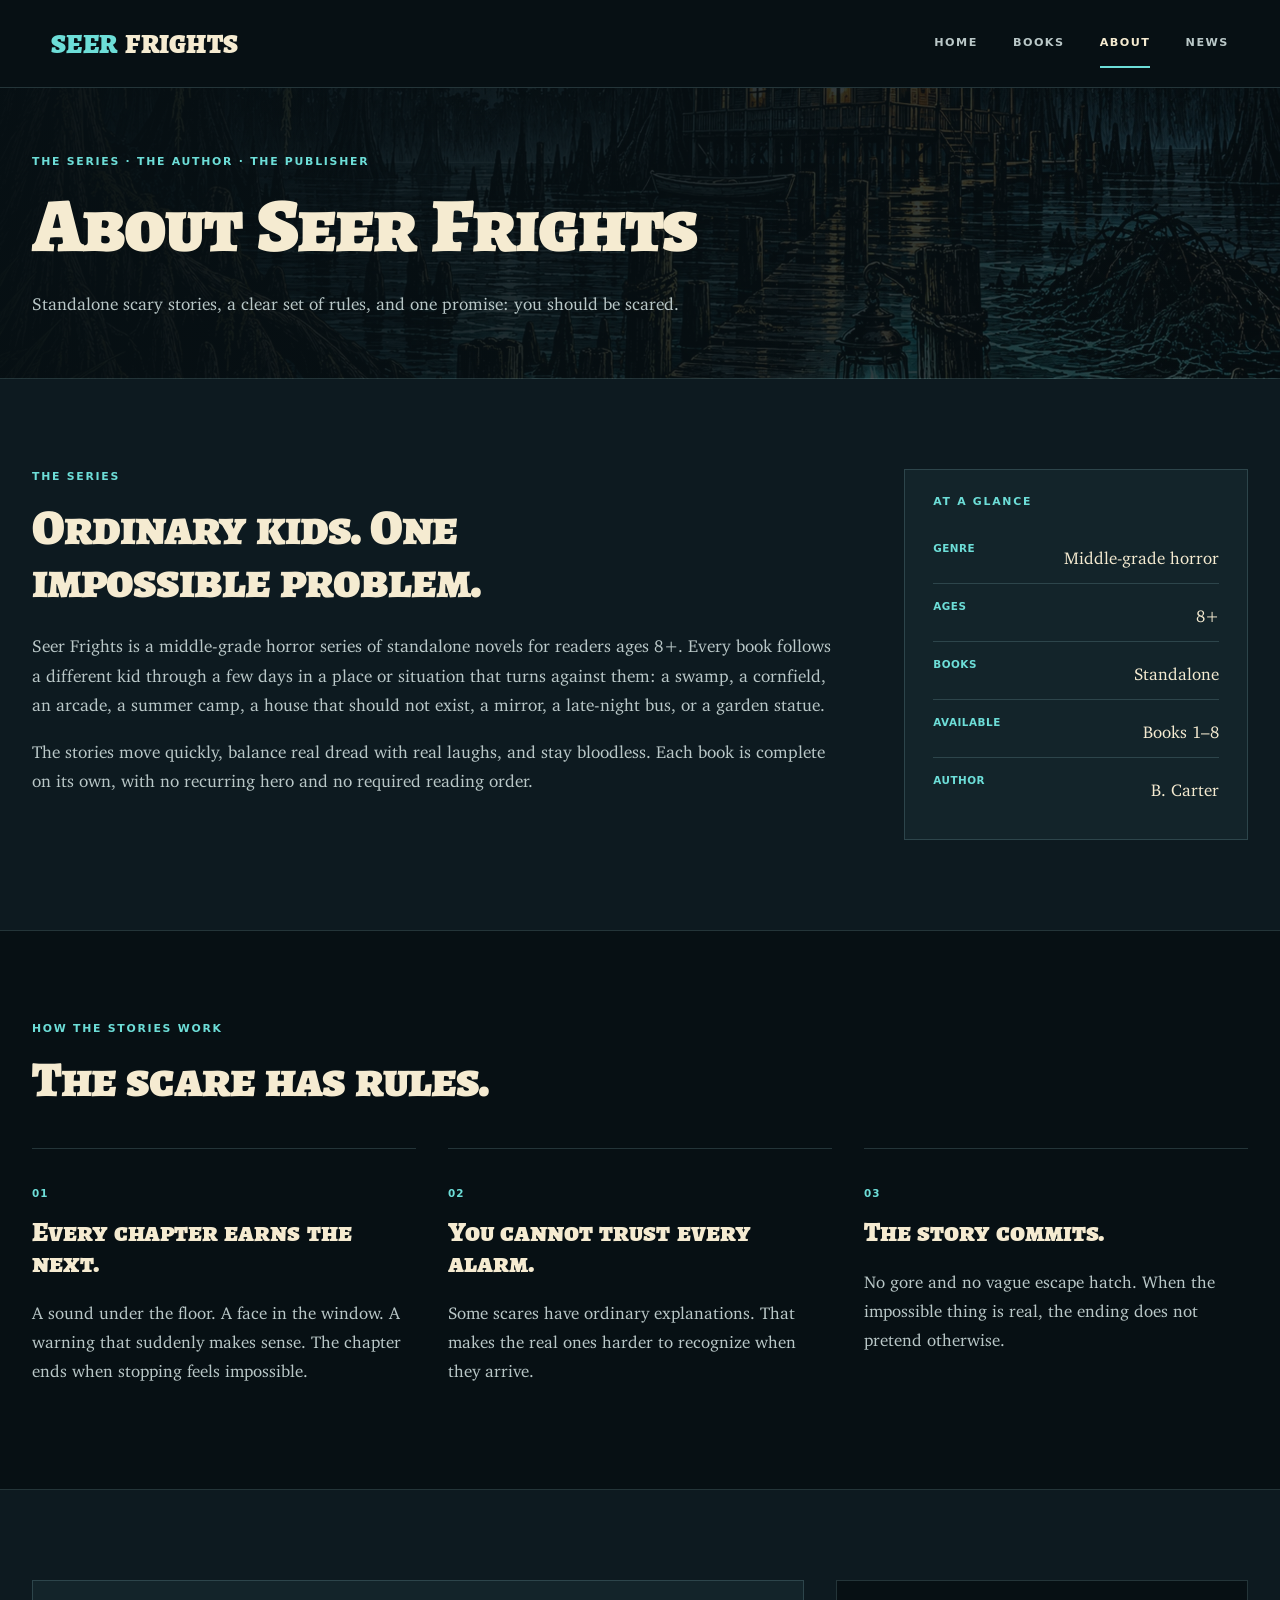
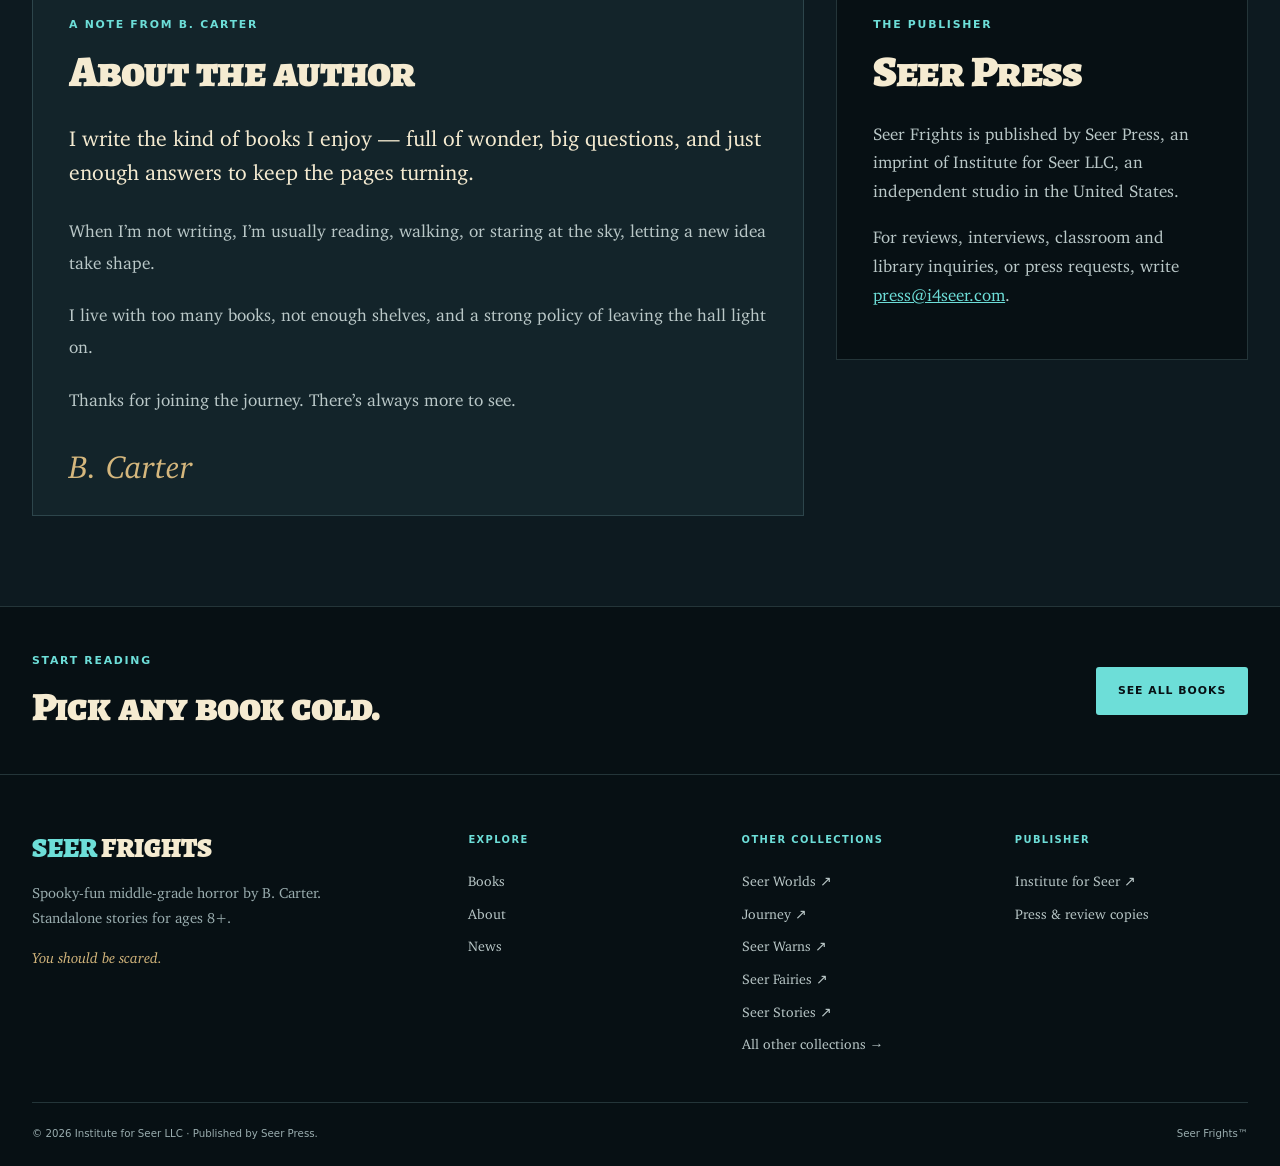
==== commit 8ef125e9: "Brian Voice and covers" ====
--- a/about/index.html
+++ b/about/index.html
@@ -3,11 +3,12 @@
 <head>
 <meta charset="utf-8">
 <meta name="viewport" content="width=device-width,initial-scale=1">
-<meta name="theme-color" content="#0a0a0b">
+<meta name="theme-color" content="#071014">
 <meta name="description" content="About Seer Frights, the standalone middle-grade horror series by B. Carter, plus information about the author and Seer Press.">
-<link rel="icon" href="/favicon.svg" type="image/svg+xml">
-<link rel="manifest" href="/site.webmanifest">
-<link rel="stylesheet" href="/style.css?v=48d4ab56e101">
+<link rel="icon" href="/favicon.svg?v=58784d5d8f10" type="image/svg+xml">
+<link rel="manifest" href="/site.webmanifest?v=8c8b1dd5e869">
+<link rel="preload" as="font" href="/assets/fonts/AlegreyaSC-Black.woff?v=925002864793" type="font/woff" crossorigin>
+<link rel="stylesheet" href="/style.css?v=3c5dc87644a9">
 <title>About — Seer Frights</title>
 <link rel="canonical" href="https://seerfrights.com/about/">
 <meta property="og:type" content="website">
@@ -15,10 +16,10 @@
 <meta property="og:url" content="https://seerfrights.com/about/">
 <meta property="og:title" content="About — Seer Frights">
 <meta property="og:description" content="About Seer Frights, the standalone middle-grade horror series by B. Carter, plus information about the author and Seer Press.">
-<meta property="og:image" content="https://seerfrights.com/images/cover-dont-go-into-the-swamp-front.jpg?v=1ef88ea13184">
+<meta property="og:image" content="https://seerfrights.com/images/cover-dont-go-into-the-swamp-front.jpg?v=c84b17ef683e">
 <meta name="twitter:card" content="summary_large_image">
 
-<link rel="stylesheet" data-seer-collections href="/assets/seer-collections/collections.css?v=4da63ce919a2"></head>
+<link rel="stylesheet" data-seer-collections href="/assets/seer-collections/collections.css?v=44b12e209f25"></head>
 <body class="">
 <a class="skip" href="#main">Skip to content</a>
 <header class="site-header" id="top">
@@ -50,6 +51,6 @@
   </div>
   <div class="shell footer-meta"><span>© 2026 Institute for Seer LLC · Published by Seer Press.</span><span>Seer Frights™</span></div>
 </footer>
-<script src="/site.js"></script>
+<script src="/site.js?v=ac3ad2c2c594"></script>
 </body>
 </html>
--- a/style.css
+++ b/style.css
@@ -1,127 +1,107 @@
-*{box-sizing:border-box}
-:root{
-  --black:#0a0a0b;--charcoal:#151617;--charcoal-2:#1d1f20;--paper:#f6f2e8;--paper-2:#fffdf8;
-  --ink:#18191a;--body:#454746;--muted:#767973;--line:rgba(24,25,26,.14);
-  --acid:#d7ee42;--acid-dark:#87961d;--white:#fff;--shadow:0 18px 50px rgba(0,0,0,.14);
-  --serif:Georgia,"Times New Roman",serif;--sans:Inter,ui-sans-serif,-apple-system,BlinkMacSystemFont,"Segoe UI",Arial,sans-serif;
+/* Cold Light: actual lettering and palette from Seer Frights Books 1–6. */
+@font-face{font-family:Frights;src:url('/assets/fonts/AlegreyaSC-Black.woff?v=925002864793') format('woff');font-weight:900;font-display:swap}
+@font-face{font-family:Charter;src:url('/assets/fonts/Charter-Regular.woff?v=c6f066061a60') format('woff');font-weight:400;font-style:normal;font-display:swap}
+@font-face{font-family:Charter;src:url('/assets/fonts/Charter-Italic.woff?v=cfd811c37eb0') format('woff');font-weight:400;font-style:italic;font-display:swap}
+:root{--night:#071014;--surface:#0d1a20;--raised:#13242a;--cream:#f5ebd1;--cyan:#6dded8;--brass:#d5b77d;--body:#bac8c8;--muted:#9aadaf;--line:rgba(151,200,203,.2);--serif:Charter,Georgia,'Times New Roman',serif;--display:Frights,Georgia,serif;--sans:ui-sans-serif,system-ui,-apple-system,'Segoe UI',Arial,sans-serif}
+*{box-sizing:border-box}html{scroll-behavior:smooth;scroll-padding-top:30px}body{margin:0;background:var(--night);color:var(--body);font:400 17px/1.7 var(--serif)}
+img{display:block;max-width:100%;height:auto}picture{display:block}a{color:inherit}button{font:inherit}a:focus-visible,button:focus-visible{outline:3px solid var(--cyan);outline-offset:6px}::selection{background:var(--cyan);color:var(--night)}
+h1,h2,h3,.cover-tile strong{word-spacing:.08em}
+.shell{width:min(1220px,calc(100% - 64px));margin-inline:auto}.skip{position:fixed;left:12px;top:10px;z-index:9999;transform:translateY(-170%);background:var(--cream);color:var(--night);padding:.65rem 1rem}.skip:focus{transform:none}
+.sr-only{position:absolute!important;width:1px!important;height:1px!important;padding:0!important;margin:-1px!important;overflow:hidden!important;clip:rect(0,0,0,0)!important;white-space:nowrap!important;border:0!important}
+.eyebrow,.kicker{font:750 .68rem/1.5 var(--sans);letter-spacing:.16em;text-transform:uppercase;color:var(--cyan);margin:0 0 16px}.eyebrow.light{color:var(--cyan)}
+.site-header{position:relative;z-index:50;height:88px;display:flex;align-items:center;padding:0 clamp(24px,4vw,64px);color:var(--cream);border-bottom:1px solid var(--line);background:var(--night)}
+.brand{display:flex;align-items:baseline;gap:.5rem;text-decoration:none;white-space:nowrap;font:900 1.7rem/1 var(--display);letter-spacing:.01em}.brand-seer{color:var(--cyan)}.brand-frights{color:var(--cream)}
+.main-nav{margin-left:auto;display:flex;align-items:center;gap:2.2rem}.main-nav a{color:var(--body);font:750 .7rem/1.4 var(--sans);letter-spacing:.13em;text-transform:uppercase;text-decoration:none;padding:1rem 0;border-bottom:2px solid transparent}.main-nav a:hover,.main-nav a.active{color:var(--cream);border-color:var(--cyan)}
+.menu-btn{display:none;min-height:44px;margin-left:auto;background:transparent;border:1px solid var(--line);color:var(--cream);padding:.65rem .85rem;font:750 .72rem/1.2 var(--sans)}
+.btn{display:inline-flex;align-items:center;justify-content:center;min-height:48px;padding:.85rem 1.3rem;border-radius:3px;border:1px solid transparent;font:750 .68rem/1.5 var(--sans);letter-spacing:.09em;text-transform:uppercase;text-decoration:none;transition:background .18s,transform .18s,border-color .18s}.btn:hover{transform:translateY(-2px)}
+.btn-accent{background:var(--cyan);color:var(--night)}.btn-accent:hover{background:#9aeae5}.btn-dark{background:var(--cream);color:var(--night)}.btn-dark:hover{background:#fff5dc}
+.btn-ghost,.btn-paper{background:rgba(7,16,20,.3);border-color:rgba(186,200,200,.45);color:var(--cream)}.btn-ghost:hover,.btn-paper:hover{background:var(--raised);border-color:var(--cyan)}.btn.full{width:100%}.btn-row{display:flex;gap:12px;flex-wrap:wrap}
+.text-link,.light-link{color:var(--cyan);font:750 .7rem/1.7 var(--sans);letter-spacing:.06em;text-transform:uppercase;text-decoration:none}.text-link:hover{text-decoration:underline}
+
+/* Live headline over the original, text-free Book 1 illustration. */
+.frights-hero{position:relative;isolation:isolate;overflow:hidden;background:var(--night);color:var(--cream)}.frights-hero-picture{position:absolute;inset:0;z-index:-2}.frights-hero-image{width:100%;height:100%;object-fit:cover;object-position:65% 56%}
+.frights-hero::after{content:'';position:absolute;inset:0;z-index:-1;pointer-events:none;background:linear-gradient(90deg,rgba(7,16,20,.97),rgba(7,16,20,.82) 29%,rgba(7,16,20,.16) 64%,rgba(7,16,20,.03)),linear-gradient(0deg,rgba(7,16,20,.8),transparent 25%)}
+.frights-hero-content{min-height:clamp(620px,48vw,760px);display:flex;align-items:center;padding-block:76px 100px;position:relative}.frights-hero-copy{width:min(580px,50%)}.frights-hero-copy .eyebrow{font-size:.64rem;letter-spacing:.18em;margin-bottom:24px}
+.frights-hero h1{font:900 clamp(4rem,7.3vw,7.4rem)/.94 var(--display);letter-spacing:-.025em;text-transform:uppercase;margin:0 0 28px;text-wrap:balance}.frights-hero h1 em{font-style:normal;color:var(--cream)}
+.frights-hero-lede{max-width:39ch;color:#c7d3d1;font-size:1.1rem;line-height:1.7;margin:0 0 30px}.hero-field-note{position:absolute;right:0;bottom:32px;text-align:right;font:650 .6rem/1.7 var(--sans);letter-spacing:.16em;text-transform:uppercase;color:var(--cream)}.hero-field-note span{display:block;color:var(--cyan);font-size:.57rem}
+
+/* Six places from the first six covers, using their actual source artwork. */
+.thresholds{border-top:1px solid var(--line);border-bottom:1px solid var(--line);background:var(--night);padding:30px 0 34px}.threshold-heading{display:flex;justify-content:space-between;align-items:baseline;gap:16px;margin-bottom:18px}.threshold-heading .eyebrow{margin:0}.threshold-heading p:last-child{margin:0;color:var(--muted);font-size:.9rem;font-style:italic}
+.threshold-grid{display:grid;grid-template-columns:repeat(6,minmax(0,1fr));gap:14px}.threshold{position:relative;aspect-ratio:1.55;overflow:hidden;border:1px solid var(--line);text-decoration:none;background:var(--surface)}.threshold img{width:100%;height:100%;object-fit:cover;object-position:74% center;transition:transform .3s}.threshold::after{content:'';position:absolute;inset:0;background:linear-gradient(transparent 20%,rgba(7,16,20,.9))}.threshold:hover img{transform:scale(1.06)}
+.threshold-label{position:absolute;z-index:1;left:12px;bottom:10px;color:var(--cream);font:900 1.05rem/1 var(--display)}.threshold-label small{font:650 .55rem/1 var(--sans);color:var(--cyan);margin-right:5px}
+
+.paper-section{background:var(--surface);padding:90px 0}.home-books{background:radial-gradient(ellipse at 90% 20%,rgba(109,222,216,.035),transparent 60%),var(--surface)}.section-head{max-width:830px;margin-bottom:42px}.section-head.compact{margin-bottom:28px}
+.section-head h2,.about-intro h2,.author-publisher-grid h2,.news-feature h2,.news-entry h2,.quiet-band h2,.cta-strip h2{font:900 clamp(2.1rem,3.9vw,3.9rem)/1.06 var(--display);color:var(--cream);letter-spacing:-.02em;margin:0 0 20px;text-wrap:balance}.section-head p:not(.eyebrow){color:var(--muted);font-size:1.03rem;max-width:67ch}
+.cover-shelf{display:grid;grid-template-columns:repeat(4,minmax(0,1fr));gap:36px 28px}.cover-tile{min-width:0;text-decoration:none;position:relative}
+.cover-tile-art img,.book-cover img,.book-cover-large img,.news-cover img{width:100%;height:auto;object-fit:contain;border-radius:1px;box-shadow:0 14px 30px rgba(0,0,0,.38)}.cover-tile-art img{transition:transform .2s,box-shadow .2s}.cover-tile:hover .cover-tile-art img{transform:translateY(-5px);box-shadow:0 20px 40px rgba(0,0,0,.6)}
+.cover-num{display:block;font:750 .65rem/1.5 var(--sans);letter-spacing:.1em;color:var(--cyan);margin-top:18px}.cover-tile strong{display:block;color:var(--cream);font:900 1.25rem/1.15 var(--display);margin-top:6px}.section-action{margin-top:40px}
+.ink-section{background:var(--night);color:var(--body);padding:90px 0;border-block:1px solid var(--line)}.editorial-split{display:grid;grid-template-columns:1fr 1fr;gap:80px}.editorial-split h2{font:900 clamp(2.3rem,4vw,3.8rem)/1.07 var(--display);color:var(--cream);letter-spacing:-.02em;margin:0}.editorial-copy{font-size:1.06rem}.editorial-copy p:first-child{margin-top:0}
+.sub-hero{position:relative;background:linear-gradient(90deg,rgba(7,16,20,.97),rgba(7,16,20,.75)),url('/images/seer-frights-series-hero.webp?v=9a475dc140aa') center 48%/cover;color:var(--cream);padding:66px 0 64px;border-bottom:1px solid var(--line)}.sub-hero h1{font:900 clamp(3rem,6vw,5.6rem)/1.02 var(--display);color:var(--cream);letter-spacing:-.025em;margin:0 0 20px;text-wrap:balance}.sub-hero p:not(.eyebrow){font-size:1.08rem;max-width:70ch;margin:0;color:var(--body)}
+.books-grid{display:grid;grid-template-columns:repeat(2,minmax(0,1fr));gap:28px}.book-card{position:relative;display:grid;grid-template-columns:180px minmax(0,1fr);gap:24px;align-items:start;background:var(--raised);border:1px solid var(--line);padding:24px;transition:border-color .2s,transform .2s}.book-card:hover{transform:translateY(-3px);border-color:var(--cyan)}.book-card:focus-within{outline:2px solid var(--cyan);outline-offset:4px}.book-card-link{position:absolute;inset:0;z-index:3}
+.book-card-copy{padding-top:2px}.book-card .kicker{font-size:.6rem;letter-spacing:.08em}.book-card h3{font:900 1.8rem/1.05 var(--display);color:var(--cream);margin:0 0 12px;text-wrap:balance}.book-card p:not(.kicker){font-size:.95rem;line-height:1.55;color:var(--body)}
+.quiet-band{background:var(--night);padding:60px 0;border-top:1px solid var(--line)}.quiet-band-grid{display:grid;grid-template-columns:.85fr 1.15fr;gap:70px;align-items:center}.quiet-band h2{font-size:2.5rem;margin:0}.quiet-band p{margin:0}.quiet-band a{color:var(--cyan)}.catalog-amazon{margin-top:26px}
+
+/* Preserve book-page purchase links, story panels and navigation. */
+.book-title-band{padding:54px 0}.book-title-band h1{max-width:1050px;font-size:clamp(2.8rem,5vw,4.6rem)}.book-page{background:var(--surface);padding:72px 0 88px}.book-layout{display:grid;grid-template-columns:330px minmax(0,1fr);gap:70px;align-items:start}.book-cover-column{position:sticky;top:32px;min-width:0}
+.book-content{min-width:0}.book-detail-title{font:900 clamp(2.5rem,4.4vw,4.5rem)/1.04 var(--display);letter-spacing:-.02em;color:var(--cream);margin:0 0 24px;text-wrap:balance}.book-hook{font-size:1.2rem;line-height:1.6;font-style:italic;color:var(--body);margin:0 0 28px;max-width:62ch}.book-actions{margin-bottom:32px;gap:10px}.book-actions .btn{font-size:.63rem;padding-inline:1rem}
+.book-story{background:var(--raised);border:1px solid var(--line);padding:30px;margin:32px 0}.book-story>.eyebrow{margin-bottom:24px}.synopsis p{font-size:1.04rem;line-height:1.85;margin:0 0 1.2em}.synopsis p:last-child{margin:0}.synopsis strong{color:var(--cream)}.pull-quote{font-size:1.3rem!important;line-height:1.6!important;color:var(--cream);border-left:2px solid var(--brass);padding-left:20px;margin:1.7rem 0!important}
+.book-facts{margin-top:36px}.book-facts h3{font:900 1.65rem/1.2 var(--display);color:var(--cream);margin:0 0 24px}.book-meta{display:grid;grid-template-columns:repeat(3,minmax(0,1fr));gap:24px;margin-bottom:30px}.book-meta span,.book-meta strong{display:block}.book-meta span{font:700 .59rem/1.6 var(--sans);letter-spacing:.1em;text-transform:uppercase;color:var(--muted)}.book-meta strong{font-size:.95rem;color:var(--cream);overflow-wrap:anywhere;margin-top:4px}.availability{font:600 .74rem/1.8 var(--sans);color:var(--body);margin:24px 0 0}
+.book-navigation{display:flex;justify-content:space-between;gap:24px;padding-top:26px;margin-top:34px;border-top:1px solid var(--line)}.book-navigation a{max-width:48%;color:var(--cyan);font:700 .7rem/1.7 var(--sans);text-decoration:none}.book-navigation a:hover{text-decoration:underline}.related-section{background:var(--night);padding:76px 0 84px;border-top:1px solid var(--line)}.related-shelf{grid-template-columns:repeat(4,minmax(0,1fr))}
+.breadcrumb{display:flex;gap:12px;font:700 .68rem/1.6 var(--sans);text-transform:uppercase;color:var(--muted);margin-bottom:32px}.breadcrumb a{text-decoration:none}
+
+.about-intro{display:grid;grid-template-columns:minmax(0,1.4fr) minmax(260px,.6fr);gap:70px;align-items:start}.about-intro>div>p:not(.eyebrow){font-size:1.08rem}.fact-panel{background:var(--raised);border:1px solid var(--line);padding:24px 28px}.fact-panel dl{margin:0}.fact-panel dl div{display:flex;justify-content:space-between;gap:18px;padding:14px 0;border-bottom:1px solid var(--line)}.fact-panel dl div:last-child{border-bottom:0}.fact-panel dt{font:700 .65rem/1.6 var(--sans);text-transform:uppercase;letter-spacing:.05em;color:var(--cyan)}.fact-panel dd{margin:0;color:var(--cream);text-align:right}
+.principle-grid{display:grid;grid-template-columns:repeat(3,minmax(0,1fr));gap:32px}.principle-grid article{border-top:1px solid var(--line);padding-top:24px}.principle-grid span{font:700 .65rem/1.5 var(--sans);color:var(--cyan);letter-spacing:.1em}.principle-grid h3{font:900 1.7rem/1.15 var(--display);color:var(--cream);margin:14px 0}
+.author-publisher-grid{display:grid;grid-template-columns:minmax(0,1.5fr) minmax(280px,.8fr);align-items:start;gap:32px}.author-publisher-grid article{padding:36px;border:1px solid var(--line);background:var(--raised)}.author-publisher-grid h2{font-size:clamp(2rem,3.4vw,3.2rem)}.publisher-card{background:var(--night)!important}.publisher-card a{color:var(--cyan)}.author-prose p{font-size:1.08rem;line-height:1.85;margin:0 0 1.2em}.author-prose .author-opening{font-size:1.35rem;line-height:1.6;color:var(--cream)}.author-signature{font:italic 2rem/1.3 var(--serif);color:var(--brass);margin:26px 0 0}
+.cta-strip{background:var(--night);border-top:1px solid var(--line);padding:46px 0}.cta-strip .shell{display:flex;align-items:center;justify-content:space-between;gap:30px}.cta-strip h2{font-size:2.5rem;margin:0}
+.news-list{display:grid;gap:28px}.news-feature{display:grid;grid-template-columns:260px minmax(0,1fr);gap:40px;background:var(--raised);border:1px solid var(--line);padding:30px}.news-art{background:var(--night);padding:24px;display:flex;justify-content:center;align-self:start}.news-cover{width:100%;max-width:220px}.news-feature>div:last-child{align-self:center}.news-feature h2{font-size:3rem}.news-entry{display:flex;justify-content:space-between;gap:40px;align-items:end;padding:30px 0;border-top:1px solid var(--line)}.news-entry h2{font-size:2.2rem;margin-bottom:12px}.news-entry p{max-width:72ch;margin:.2rem 0}.news-entry .text-link{white-space:nowrap;margin-bottom:8px}
+.lost-page{min-height:70vh;background:radial-gradient(ellipse at 80% 50%,rgba(109,222,216,.08),transparent 65%),var(--night);display:grid;align-items:center;padding:90px 0}.lost-page h1{font:900 clamp(3.5rem,8vw,7rem)/1 var(--display);color:var(--cream);margin:0 0 24px;max-width:16ch}.lost-page p:not(.eyebrow){max-width:60ch;font-size:1.08rem;margin-bottom:30px}
+.footer{background:var(--night);color:var(--muted);padding:58px 0 24px;border-top:1px solid var(--line)}.footer-grid{display:grid;grid-template-columns:1.7fr repeat(3,1fr);gap:40px}.footer-brand{text-decoration:none;font:900 1.7rem/1 var(--display);color:var(--cyan)}.footer-brand strong{color:var(--cream)}.footer-lead p{max-width:330px;font-size:.92rem}.footer-tagline{color:var(--brass);font-style:italic}.footer h4{font:750 .62rem/1.5 var(--sans);letter-spacing:.14em;text-transform:uppercase;color:var(--cyan);margin:0 0 18px}.footer a:not(.footer-brand){display:block;text-decoration:none;color:var(--body);font-size:.87rem;margin:9px 0}.footer a:hover{color:var(--cream);text-decoration:underline}.footer-meta{display:flex;justify-content:space-between;gap:20px;margin-top:40px;padding-top:22px;border-top:1px solid var(--line);font:500 .64rem/1.7 var(--sans);color:var(--muted)}
+/* Site-specific overrides survive the shared collection refresh. */
+.seer-discovery.sc-theme-seer-frights{--sc-bg:var(--surface);--sc-card:var(--raised);--sc-ink:var(--cream);--sc-body:var(--body);--sc-accent:var(--cyan);--sc-line:var(--line);--sc-serif:var(--display)}.seer-discovery.sc-theme-seer-frights .sc-heading,.seer-discovery.sc-theme-seer-frights .sc-title,.seer-discovery.sc-theme-seer-frights .sc-page-title{font-weight:900}.seer-discovery.sc-theme-seer-frights .sc-card{border-radius:2px}
+
+@media(min-width:821px) and (max-height:760px){.book-cover-column{position:static}}
+@media(max-width:1100px){
+ .shell{width:calc(100% - 48px)}.frights-hero-content{min-height:610px}.frights-hero-copy{width:55%}.frights-hero h1{font-size:clamp(4rem,8vw,6.2rem)}.threshold-grid{gap:10px}.threshold-label{font-size:.9rem;left:8px}.threshold-label small{font-size:.5rem;margin-right:3px}
+ .books-grid{gap:22px}.book-card{grid-template-columns:150px minmax(0,1fr);gap:20px;padding:20px}.book-card h3{font-size:1.6rem}.book-layout{grid-template-columns:280px minmax(0,1fr);gap:42px}.book-meta{grid-template-columns:repeat(2,minmax(0,1fr))}.footer-grid{grid-template-columns:1.4fr 1fr 1fr}.footer-grid>div:last-child{grid-column:2/4}
 }
-html{scroll-behavior:smooth}body{margin:0;background:var(--paper);color:var(--body);font-family:var(--serif);line-height:1.62;overflow-x:hidden}img{display:block;max-width:100%;height:auto}a{color:inherit}button{font:inherit}.shell{width:min(1180px,calc(100% - 48px));margin:auto}.skip{position:fixed;left:12px;top:10px;z-index:9999;transform:translateY(-160%);background:white;color:black;padding:.65rem 1rem;border-radius:6px}.skip:focus{transform:none}.eyebrow,.kicker{font-family:var(--sans);font-size:.7rem;line-height:1.2;font-weight:800;letter-spacing:.18em;text-transform:uppercase;color:var(--acid-dark);margin:0 0 .7rem}.eyebrow.light{color:var(--acid)}
-.site-header{position:absolute;z-index:50;top:0;left:0;right:0;height:76px;display:flex;align-items:center;padding:0 clamp(22px,4vw,60px);color:white;border-bottom:1px solid rgba(255,255,255,.11);background:linear-gradient(180deg,rgba(5,5,6,.78),rgba(5,5,6,.18));backdrop-filter:blur(4px)}.brand{display:flex;align-items:baseline;gap:.54rem;text-decoration:none;font-family:var(--sans);font-weight:800;letter-spacing:.16em;white-space:nowrap}.brand-seer{font-size:.84rem}.brand-frights{font-size:1.15rem;color:var(--acid);letter-spacing:.13em}.main-nav{margin-left:auto;display:flex;align-items:center;gap:2rem}.main-nav a{text-decoration:none;font-family:var(--sans);font-size:.72rem;font-weight:700;letter-spacing:.08em;text-transform:uppercase;color:#f1f1ed;padding:.6rem 0;border-bottom:2px solid transparent}.main-nav a:hover,.main-nav a.active{color:white;border-bottom-color:var(--acid)}.menu-btn{display:none;margin-left:auto;background:transparent;border:1px solid rgba(255,255,255,.36);color:white;border-radius:999px;padding:.6rem .85rem;font-family:var(--sans);font-size:.72rem;font-weight:700}
-.btn{display:inline-flex;align-items:center;justify-content:center;min-height:44px;padding:.78rem 1.15rem;border-radius:999px;text-decoration:none;border:1px solid transparent;font-family:var(--sans);font-size:.72rem;font-weight:800;letter-spacing:.06em;text-transform:uppercase;transition:transform .18s,background .18s,border-color .18s}.btn:hover{transform:translateY(-2px)}.btn-accent{background:var(--acid);color:#101111}.btn-accent:hover{background:#e3f55d}.btn-dark{background:var(--black);color:white}.btn-ghost{color:white;border-color:rgba(255,255,255,.45);background:rgba(255,255,255,.04)}.btn-paper{background:white;color:var(--ink);border-color:var(--line)}.btn.full{width:100%}.btn-row{display:flex;gap:.75rem;flex-wrap:wrap}.text-link{font-family:var(--sans);font-size:.72rem;font-weight:800;letter-spacing:.05em;text-transform:uppercase;color:#667413;text-decoration:none}.light-link{color:var(--acid)}
-.hero-home{position:relative;min-height:760px;background:#050506;color:white;overflow:hidden;padding:150px 0 85px}.hero-glow{position:absolute;inset:0;background:radial-gradient(65% 75% at 75% 45%,rgba(215,238,66,.08),transparent 58%),radial-gradient(50% 55% at 72% 70%,rgba(72,156,203,.08),transparent 70%)}.hero-home-grid{position:relative;z-index:2;display:grid;grid-template-columns:minmax(0,.94fr) minmax(500px,1.06fr);align-items:center;gap:64px;min-height:520px}.hero-copy{max-width:560px;min-width:0}.hero-wordmark{display:flex;gap:.16em;align-items:baseline;white-space:nowrap;max-width:100%;font-family:var(--sans);font-weight:900;letter-spacing:-.05em;font-size:clamp(3.5rem,4.3vw,4.75rem);line-height:.9;margin:.2rem 0 1.1rem}.hero-wordmark strong{color:var(--acid);font-weight:900}.hero-tagline{font-size:1.4rem;color:#f4f3ec;font-style:italic;margin:.2rem 0 1rem}.hero-lede{max-width:620px;color:#c8cac5;font-size:1.08rem;margin:0 0 1.7rem}.hero-objects{position:relative;height:520px;min-width:0;isolation:isolate}.hero-object{position:absolute;overflow:hidden;background:#000;filter:drop-shadow(0 28px 30px rgba(0,0,0,.55))}.hero-object img{position:absolute;width:100%;height:auto;left:0}.hero-object-1{width:225px;height:370px;left:7%;top:92px;transform:rotate(-4deg)}.hero-object-1 img{top:-84px}.hero-object-2{width:215px;height:365px;right:4%;top:82px;transform:rotate(4deg)}.hero-object-2 img{top:-82px}.hero-object-5{width:245px;height:405px;left:53%;top:42px;transform:translateX(-50%)}.hero-object-5 img{top:-90px}.hero-object-floor{position:absolute;left:7%;right:7%;bottom:30px;height:60px;border-radius:50%;background:radial-gradient(ellipse,rgba(215,238,66,.15),transparent 70%);filter:blur(10px)}
-.promise-strip{display:grid;grid-template-columns:repeat(4,1fr);background:#111213;color:white;border-top:1px solid rgba(255,255,255,.08);border-bottom:1px solid rgba(255,255,255,.08)}.promise-strip div{padding:24px 28px;border-right:1px solid rgba(255,255,255,.1)}.promise-strip div:last-child{border-right:0}.promise-strip strong,.promise-strip span{display:block}.promise-strip strong{font-family:var(--sans);font-size:.71rem;letter-spacing:.12em;color:var(--acid);margin-bottom:4px}.promise-strip span{font-size:.93rem;color:#c8cac5}
-.paper-section{background:linear-gradient(90deg,#f4efe3,#fffdf7 52%,#f3ecdf);padding:88px 0}.section-head{max-width:780px;margin-bottom:38px}.section-head.compact{margin-bottom:28px}.section-head h2,.about-intro h2,.author-publisher-grid h2,.news-feature h2,.news-entry h2,.quiet-band h2,.cta-strip h2{font-family:var(--serif);font-weight:400;color:var(--ink);font-size:clamp(2.4rem,5vw,4.7rem);line-height:.98;letter-spacing:-.035em;margin:.15rem 0 .85rem;text-wrap:balance}.section-head p:not(.eyebrow){font-size:1.06rem;color:var(--muted);max-width:720px}.section-head.dark h2{color:white}.cover-shelf{display:grid;grid-template-columns:repeat(5,1fr);gap:24px}.cover-tile{text-decoration:none;position:relative}.cover-tile-art{display:block}.cover-tile-art img{width:100%;height:auto;aspect-ratio:auto;object-fit:contain;border-radius:3px;box-shadow:0 14px 34px rgba(0,0,0,.22);transition:transform .2s,box-shadow .2s}.cover-tile:hover .cover-tile-art img{transform:translateY(-5px);box-shadow:0 20px 42px rgba(0,0,0,.27)}.cover-num{display:block;font-family:var(--sans);font-size:.65rem;font-weight:800;letter-spacing:.12em;color:var(--acid-dark);margin-top:13px}.cover-tile strong{display:block;color:var(--ink);font-size:.93rem;line-height:1.25;margin-top:3px}.section-action{margin-top:38px}
-.ink-section{background:#111213;color:#caccc7;padding:88px 0}.editorial-split{display:grid;grid-template-columns:.95fr 1fr;gap:80px;align-items:start}.editorial-split h2{font-family:var(--serif);font-weight:400;color:white;font-size:clamp(2.8rem,5vw,5rem);line-height:.98;letter-spacing:-.04em;margin:.15rem 0}.editorial-copy{font-size:1.06rem}.editorial-copy p:first-child{margin-top:0}.cross-promo{padding-top:78px}.series-grid{display:grid;grid-template-columns:repeat(3,1fr);gap:24px}.series-grid.two{grid-template-columns:repeat(2,1fr)}.series-card{position:relative;min-height:430px;border-radius:14px;overflow:hidden;background-size:cover;background-position:center;box-shadow:var(--shadow);isolation:isolate}.series-card:before{content:"";position:absolute;inset:0;background:linear-gradient(180deg,rgba(0,0,0,.06),rgba(0,0,0,.25) 35%,rgba(0,0,0,.9) 100%);z-index:0}.series-card>a{position:absolute;inset:0;z-index:3}.series-card>div{position:absolute;z-index:2;left:0;right:0;bottom:0;padding:30px;color:white}.series-card h3{font-family:var(--sans);font-size:2rem;letter-spacing:.04em;margin:.1rem 0 .6rem}.series-card p{color:#ededeb;margin:.2rem 0 .8rem}.series-card span{font-family:var(--sans);font-size:.7rem;font-weight:800;letter-spacing:.06em;text-transform:uppercase;color:var(--acid)}.series-worlds{background-image:url('/images/series-worlds.webp?v=ff19ef1940a3')}.series-warns{background-image:url('/images/series-warns.webp?v=e24cf6b222b4')}.series-frights{background-image:url('/images/cover-dont-go-into-the-swamp-front.jpg?v=1ef88ea13184');background-position:center 34%}
-.sub-hero{background:radial-gradient(80% 150% at 78% 35%,rgba(215,238,66,.07),transparent 60%),#080809;color:white;padding:150px 0 72px;min-height:340px}.sub-hero h1{font-family:var(--serif);font-weight:400;font-size:clamp(3.3rem,7vw,6.6rem);line-height:.92;letter-spacing:-.045em;margin:.15rem 0 .8rem}.sub-hero p:not(.eyebrow){max-width:730px;color:#c8cac5;font-size:1.08rem}
-.books-grid{display:grid;grid-template-columns:repeat(2,1fr);gap:30px}.book-card{position:relative;display:grid;grid-template-columns:190px 1fr;gap:24px;align-items:start;background:rgba(255,255,255,.74);border:1px solid var(--line);border-radius:14px;padding:22px;box-shadow:0 14px 36px rgba(0,0,0,.07);transition:transform .2s,box-shadow .2s}.book-card:hover{transform:translateY(-3px);box-shadow:0 20px 42px rgba(0,0,0,.11)}.book-card-link{position:absolute;inset:0;z-index:3}.book-cover{display:block}.book-cover img{width:100%;height:auto;aspect-ratio:auto;object-fit:contain;border-radius:3px;box-shadow:0 10px 22px rgba(0,0,0,.22)}.book-card-copy{padding-top:4px}.book-card h3{font-family:var(--serif);font-weight:400;font-size:1.75rem;line-height:1.05;color:var(--ink);margin:.2rem 0 .7rem}.book-card p:not(.kicker){color:#686b66;font-size:.95rem;line-height:1.5}.quiet-band{background:#191a1b;color:white;padding:58px 0}.quiet-band-grid{display:grid;grid-template-columns:.8fr 1.2fr;gap:70px;align-items:center}.quiet-band h2{color:white;font-size:2.5rem;margin:0}.quiet-band p{color:#c8cac5;margin:0}.quiet-band a{color:var(--acid)}
-.book-page{background:linear-gradient(90deg,#f3eee2,#fffdf8 55%,#f4eee3);padding:112px 0 95px}.breadcrumb{display:flex;gap:.55rem;align-items:center;margin-bottom:32px;font-family:var(--sans);font-size:.7rem;font-weight:700;letter-spacing:.06em;text-transform:uppercase;color:#777a74}.breadcrumb a{text-decoration:none}.book-layout{display:grid;grid-template-columns:360px minmax(0,1fr);gap:72px;align-items:start}.book-cover-column{position:sticky;top:30px}.book-cover-large{display:block}.book-cover-large img{width:100%;height:auto;aspect-ratio:auto;object-fit:contain;border-radius:4px;box-shadow:0 24px 50px rgba(0,0,0,.26);margin-bottom:18px}.book-content h1{font-family:var(--serif);font-weight:400;font-size:clamp(3rem,6vw,5.6rem);line-height:.93;letter-spacing:-.045em;color:var(--ink);margin:.2rem 0 1rem;text-wrap:balance}.book-hook{font-size:1.22rem;line-height:1.48;color:#5b5e59;max-width:760px;margin:0 0 26px}.book-meta{display:grid;grid-template-columns:repeat(4,minmax(0,1fr));gap:1px;background:var(--line);border:1px solid var(--line);border-radius:10px;overflow:hidden;margin:0 0 35px}.book-meta>div{background:rgba(255,255,255,.82);padding:13px 14px}.book-meta span,.book-meta strong{display:block}.book-meta span{font-family:var(--sans);font-size:.61rem;font-weight:800;letter-spacing:.1em;text-transform:uppercase;color:#8a8d87}.book-meta strong{font-size:.88rem;color:#2b2d2a;margin-top:2px}.synopsis{max-width:760px}.synopsis p{font-size:1.04rem;color:#444744}.pull-quote{font-size:1.35rem!important;line-height:1.45!important;color:var(--ink)!important;border-left:3px solid var(--acid-dark);padding-left:18px;margin:1.8rem 0!important}.availability{font-family:var(--sans);font-size:.78rem;font-weight:700;color:#686b66;margin-top:30px}.related-section{background:#101112;padding:72px 0 82px}.related-shelf{grid-template-columns:repeat(4,1fr)}.related-section .cover-tile strong{color:white}.related-section .cover-num{color:var(--acid)}
-.about-intro{display:grid;grid-template-columns:minmax(0,1.4fr) minmax(280px,.6fr);gap:70px;align-items:start}.about-intro h2,.author-publisher-grid h2{font-size:3.5rem}.about-intro>div>p:not(.eyebrow){font-size:1.06rem}.fact-panel{background:white;border:1px solid var(--line);border-radius:14px;padding:26px 28px;box-shadow:0 12px 30px rgba(0,0,0,.07)}.fact-panel dl{margin:0}.fact-panel dl div{display:flex;justify-content:space-between;gap:18px;padding:12px 0;border-bottom:1px solid var(--line)}.fact-panel dl div:last-child{border-bottom:0}.fact-panel dt{font-family:var(--sans);font-size:.68rem;font-weight:800;letter-spacing:.08em;text-transform:uppercase;color:#8a8d87}.fact-panel dd{margin:0;color:var(--ink);text-align:right}.principle-grid{display:grid;grid-template-columns:repeat(3,1fr);gap:24px}.principle-grid article{border-top:1px solid rgba(255,255,255,.22);padding-top:22px}.principle-grid span{font-family:var(--sans);font-size:.68rem;font-weight:800;color:var(--acid);letter-spacing:.12em}.principle-grid h3{font-size:1.55rem;line-height:1.15;color:white;margin:.5rem 0}.principle-grid p{color:#bfc2bc}.author-publisher-grid{display:grid;grid-template-columns:1fr 1fr;gap:28px}.author-publisher-grid article{padding:38px;border:1px solid var(--line);border-radius:14px;background:rgba(255,255,255,.6)}.publisher-card{background:#121314!important;color:#c8cac5!important;border-color:#121314!important}.publisher-card h2{color:white}.publisher-card a{color:var(--acid)}.cta-strip{background:#0d0e0f;color:white;padding:46px 0}.cta-strip .shell{display:flex;align-items:center;justify-content:space-between;gap:30px}.cta-strip h2{color:white;font-size:2.5rem;margin:0}
-.news-list{display:grid;gap:24px}.news-feature{display:grid;grid-template-columns:300px 1fr;gap:40px;background:white;border:1px solid var(--line);border-radius:14px;padding:28px;box-shadow:0 14px 34px rgba(0,0,0,.07)}.news-art{background:#0b0b0c;border-radius:9px;padding:22px;display:flex;align-items:center;justify-content:center;align-self:start}.news-cover{display:block;width:100%;max-width:220px}.news-cover img{width:100%;height:auto;aspect-ratio:auto;object-fit:contain;max-width:220px;box-shadow:0 15px 32px rgba(0,0,0,.38)}.news-feature>div:last-child{align-self:center}.news-feature h2{font-size:3.5rem}.news-entry{display:flex;justify-content:space-between;gap:40px;align-items:end;padding:30px 0;border-top:1px solid var(--line)}.news-entry h2{font-size:2.4rem;margin:.1rem 0 .5rem}.news-entry p{max-width:760px;margin:.2rem 0}.news-entry .text-link{white-space:nowrap;margin-bottom:8px}
-.lost-page{min-height:100vh;background:radial-gradient(60% 80% at 72% 44%,rgba(215,238,66,.08),transparent 60%),#060607;color:white;display:grid;align-items:center;padding:120px 0}.lost-page h1{font-family:var(--serif);font-weight:400;font-size:clamp(4rem,9vw,8rem);line-height:.9;letter-spacing:-.05em;margin:.2rem 0 1rem}.lost-page p:not(.eyebrow){color:#c8cac5;font-size:1.08rem;margin-bottom:1.7rem}
-.footer{background:#080809;color:#aeb1ab;padding:54px 0 22px;border-top:1px solid rgba(255,255,255,.1)}.footer-grid{display:grid;grid-template-columns:1.7fr repeat(3,1fr);gap:42px}.footer-brand{text-decoration:none;font-family:var(--sans);font-weight:800;letter-spacing:.13em;color:white}.footer-brand strong{color:var(--acid)}.footer-lead p{max-width:330px;font-size:.9rem}.footer-tagline{color:#e6e7e2;font-style:italic}.footer h4{font-family:var(--sans);font-size:.66rem;letter-spacing:.13em;text-transform:uppercase;color:var(--acid);margin:2px 0 15px}.footer a:not(.footer-brand){display:block;text-decoration:none;color:#d3d5d0;font-size:.88rem;margin:8px 0}.footer a:hover{color:white}.footer-meta{display:flex;justify-content:space-between;gap:20px;margin-top:38px;padding-top:18px;border-top:1px solid rgba(255,255,255,.1);font-family:var(--sans);font-size:.68rem;color:#777a74}
-@media(max-width:1040px){.hero-home-grid{grid-template-columns:minmax(0,1fr) minmax(390px,.82fr);gap:34px}.hero-wordmark{font-size:clamp(3.35rem,6.2vw,4.35rem)}.hero-object-1{left:-10%}.hero-object-2{right:-11%}.cover-shelf{grid-template-columns:repeat(3,1fr)}.cover-shelf .cover-tile:nth-child(n+4){margin-top:14px}.books-grid{grid-template-columns:1fr}.book-layout{grid-template-columns:310px 1fr;gap:48px}.book-meta{grid-template-columns:repeat(2,1fr)}.footer-grid{grid-template-columns:1.4fr 1fr 1fr}.footer-grid>div:last-child{grid-column:2/4}.series-grid{grid-template-columns:1fr 1fr}.series-grid .series-card:last-child{grid-column:1/-1}}
-@media(max-width:820px){.site-header{height:66px}.menu-btn{display:block}.main-nav{display:none;position:absolute;right:16px;top:62px;min-width:190px;flex-direction:column;align-items:stretch;gap:0;background:rgba(8,8,9,.98);border:1px solid rgba(255,255,255,.12);border-radius:10px;padding:10px 16px;box-shadow:0 18px 35px rgba(0,0,0,.4)}.main-nav.open{display:flex}.main-nav a{padding:.85rem .15rem}.hero-home{min-height:auto;padding:126px 0 70px}.hero-home-grid{grid-template-columns:1fr;gap:22px}.hero-copy{text-align:center;margin:auto}.hero-copy .btn-row{justify-content:center}.hero-objects{height:390px;max-width:620px;width:100%;margin:auto}.hero-object-1{width:190px;height:310px;left:6%;top:62px}.hero-object-2{width:185px;height:310px;right:6%;top:62px}.hero-object-5{width:210px;height:350px;top:20px}.hero-object img{top:-66px}.promise-strip{grid-template-columns:1fr 1fr}.promise-strip div:nth-child(2){border-right:0}.promise-strip div:nth-child(-n+2){border-bottom:1px solid rgba(255,255,255,.1)}.editorial-split,.quiet-band-grid,.about-intro,.author-publisher-grid{grid-template-columns:1fr;gap:32px}.book-layout{grid-template-columns:1fr}.book-cover-column{position:relative;top:auto;max-width:330px;margin:auto;width:100%}.book-content{max-width:760px;margin:auto}.related-shelf{grid-template-columns:repeat(2,1fr)}.principle-grid{grid-template-columns:1fr}.news-feature{grid-template-columns:1fr}.news-art{padding:26px}.news-entry{align-items:start;flex-direction:column;gap:8px}.series-grid,.series-grid.two{grid-template-columns:1fr}.series-grid .series-card:last-child{grid-column:auto}.footer-grid{grid-template-columns:1fr 1fr}.footer-grid>div:last-child{grid-column:auto}.cta-strip .shell{align-items:flex-start;flex-direction:column}}
-@media(max-width:600px){.shell{width:min(100% - 30px,1180px)}.hero-wordmark{font-size:clamp(3.15rem,15vw,5.2rem)}.hero-lede{font-size:1rem}.hero-objects{height:315px}.hero-object-1{width:150px;height:250px;left:2%;top:54px}.hero-object-2{width:145px;height:250px;right:2%;top:54px}.hero-object-5{width:170px;height:285px;top:18px}.hero-object img{top:-52px}.promise-strip{grid-template-columns:1fr}.promise-strip div{border-right:0;border-bottom:1px solid rgba(255,255,255,.1)!important;padding:20px}.cover-shelf{grid-template-columns:repeat(2,1fr);gap:16px}.cover-shelf .cover-tile:nth-child(n+4){margin-top:0}.paper-section,.ink-section{padding:64px 0}.section-head h2,.about-intro h2,.author-publisher-grid h2,.news-feature h2{font-size:clamp(2.2rem,11vw,3.4rem)}.sub-hero{padding:124px 0 58px;min-height:300px}.book-page{padding:94px 0 70px}.book-content h1{font-size:clamp(2.8rem,13vw,4.4rem)}.book-meta{grid-template-columns:1fr 1fr}.related-shelf{grid-template-columns:repeat(2,1fr)}.book-card{grid-template-columns:130px 1fr;gap:18px;padding:16px}.book-card h3{font-size:1.4rem}.book-card p:not(.kicker){font-size:.88rem}.author-publisher-grid article{padding:28px 24px}.footer-grid{grid-template-columns:1fr}.footer-meta{display:block}.footer-meta span{display:block;margin-top:7px}}
-@media(max-width:420px){.brand{gap:.35rem}.brand-frights{font-size:1rem}.brand-seer{font-size:.74rem}.hero-objects{height:285px}.hero-object-1{width:130px;height:220px}.hero-object-2{width:125px;height:220px}.hero-object-5{width:150px;height:255px}.book-card{grid-template-columns:110px 1fr}.book-card-copy p:not(.kicker){display:none}}
-@media(prefers-reduced-motion:reduce){html{scroll-behavior:auto}.btn,.cover-tile-art img,.book-card{transition:none!important}}
+@media(max-width:820px){
+ .site-header{height:74px}.brand{font-size:1.5rem}.menu-btn{display:block}.main-nav{display:none;position:absolute;right:20px;top:66px;min-width:190px;flex-direction:column;align-items:stretch;gap:0;background:var(--night);border:1px solid var(--line);padding:12px 18px;box-shadow:0 15px 30px #0008}.main-nav.open{display:flex}.main-nav a{padding:.9rem .2rem}
+ .frights-hero{display:flex;flex-direction:column}.frights-hero-picture{position:relative;inset:auto;z-index:0;aspect-ratio:1.85;order:2}.frights-hero-image{object-position:67% 58%}.frights-hero::after{display:none}.frights-hero-content{min-height:0;padding-block:48px 38px}.frights-hero-copy{width:100%;max-width:620px}.frights-hero-copy .eyebrow{font-size:.6rem;margin-bottom:20px}.frights-hero h1{font-size:clamp(3.8rem,10vw,6rem);max-width:10ch;margin-bottom:24px}.frights-hero-lede{font-size:1.05rem;max-width:53ch}.hero-field-note{display:none}
+ .threshold-grid{grid-template-columns:repeat(3,minmax(0,1fr));gap:12px}.threshold{aspect-ratio:2}.threshold-label{font-size:1.15rem;left:12px}.threshold-heading p:last-child{font-size:.85rem}.thresholds{padding:26px 0}
+ .editorial-split,.quiet-band-grid,.about-intro,.author-publisher-grid{grid-template-columns:1fr;gap:32px}.editorial-split h2{max-width:23ch}.books-grid{grid-template-columns:1fr}.book-card{grid-template-columns:180px minmax(0,1fr);padding:24px;gap:28px}.book-card h3{font-size:2rem}
+ .book-layout{grid-template-columns:1fr;gap:44px}.book-cover-column{position:relative;top:auto;width:min(330px,78%);margin:auto}.book-content{width:100%}.book-detail-title{font-size:clamp(2.6rem,6.6vw,4.2rem)}.related-shelf{grid-template-columns:repeat(2,minmax(0,1fr))}.principle-grid{grid-template-columns:1fr}
+ .news-feature{grid-template-columns:220px minmax(0,1fr);gap:26px;padding:24px}.news-feature h2{font-size:2.3rem}.news-entry{align-items:start;flex-direction:column;gap:12px}.footer-grid{grid-template-columns:1fr 1fr}.footer-grid>div:last-child{grid-column:auto}.cta-strip .shell{align-items:start;flex-direction:column}
+}
+@media(max-width:600px){
+ .shell{width:calc(100% - 36px)}.site-header{padding-inline:18px}.brand{font-size:1.4rem}.frights-hero-content{padding-block:38px 34px}.frights-hero h1{font-size:clamp(2.5rem,12vw,4.5rem);max-width:none}.frights-hero-lede{font-size:1rem;line-height:1.7;margin-bottom:24px}.frights-hero .btn{padding-inline:16px;font-size:.61rem}.frights-hero .btn-row{gap:10px}
+ .threshold-heading{display:block}.threshold-heading p:last-child{margin-top:6px}.threshold-grid{gap:8px}.threshold{aspect-ratio:1.4}.threshold-label{font-size:.95rem;left:8px;bottom:9px}.threshold-label small{display:block;margin-bottom:4px}
+ .paper-section,.ink-section{padding:60px 0}.section-head{margin-bottom:32px}.section-head h2{font-size:2.5rem}.section-head p:not(.eyebrow){font-size:1rem}.cover-shelf{grid-template-columns:repeat(2,minmax(0,1fr));gap:28px 18px}.cover-tile strong{font-size:1.08rem}.cover-num{margin-top:14px}
+ .sub-hero{padding:46px 0}.sub-hero h1{font-size:clamp(2.6rem,9vw,3.6rem)}.sub-hero p:not(.eyebrow){font-size:1rem}.book-page{padding:46px 0 60px}.book-card{grid-template-columns:125px minmax(0,1fr);gap:18px;padding:18px}.book-card h3{font-size:1.5rem}.book-card p:not(.kicker){font-size:.9rem}.book-card .kicker{font-size:.52rem;letter-spacing:.04em}
+ .book-story{padding:24px 20px}.book-actions{flex-direction:column;align-items:stretch}.book-actions .btn{width:100%;font-size:.66rem}.book-navigation{flex-direction:column;gap:18px}.book-navigation a{max-width:100%}.book-meta{gap:22px 18px}.book-hook{font-size:1.12rem}.related-section{padding:56px 0 64px}
+ .author-publisher-grid article{padding:28px 24px}.author-prose .author-opening{font-size:1.25rem}.news-feature{grid-template-columns:1fr;padding:22px}.news-art{padding:24px}.news-feature h2{font-size:2.5rem}.news-entry h2{font-size:2rem}.footer-grid{grid-template-columns:1fr;gap:32px}.footer-meta{display:block}.footer-meta span{display:block;margin-top:8px}
+}
+@media(max-width:360px){.btn-row{flex-direction:column;align-items:stretch}.book-card{grid-template-columns:105px minmax(0,1fr);padding:14px;gap:14px}.book-card h3{font-size:1.3rem}}
+@media(prefers-reduced-motion:reduce){html{scroll-behavior:auto}.btn,.cover-tile-art img,.book-card,.threshold img{transition:none!important}}
 
-/* Responsive cover-image guard: HTML width/height attributes provide aspect ratio/CLS hints,
-   but rendered height must always follow the responsive width. */
-picture.cover-tile-art,
-picture.book-cover,
-picture.book-cover-large,
-picture.news-cover{display:block}
-picture.cover-tile-art>img,
-picture.book-cover>img,
-picture.book-cover-large>img,
-picture.news-cover>img{height:auto!important;max-height:none!important;aspect-ratio:auto!important;object-fit:contain!important}
-
-/* 2026-10-22 cinematic lakeside hero and expanded published shelf. */
-.sr-only{position:absolute!important;width:1px!important;height:1px!important;padding:0!important;margin:-1px!important;overflow:hidden!important;clip:rect(0,0,0,0)!important;white-space:nowrap!important;border:0!important}
-.frights-hero{position:relative;isolation:isolate;overflow:hidden;background:#08121a;color:#fff}
-.frights-hero-picture{position:absolute;inset:0;display:block}
-.frights-hero-image{width:100%;height:100%;object-fit:cover;object-position:64% center}
-.frights-hero::after{content:"";position:absolute;inset:0;z-index:1;pointer-events:none;background:linear-gradient(90deg,rgba(3,10,16,.65),rgba(3,10,16,.35) 38%,rgba(3,10,16,.05) 64%,transparent 82%)}
-.frights-hero-content{position:relative;z-index:2;min-height:clamp(690px,49vw,840px);display:flex;align-items:center;padding-top:90px;padding-bottom:60px}
-.frights-hero-copy{width:min(640px,53vw);text-shadow:0 2px 20px rgba(0,0,0,.3)}
-.frights-hero-copy .eyebrow{line-height:1.5;margin-bottom:24px;letter-spacing:.14em}
-.frights-hero h1{font:400 clamp(4.2rem,6.2vw,7rem)/.99 var(--serif);letter-spacing:-.04em;margin:0 0 25px}
-.frights-hero h1 em{color:var(--acid);font-style:italic}
-.frights-hero-lede{font-size:1.13rem;line-height:1.7;max-width:44ch;color:#e7e9e6;margin:0 0 30px}
-.frights-hero .btn{text-shadow:none;min-height:48px}
-.home-books .cover-shelf{grid-template-columns:repeat(4,minmax(0,1fr));gap:32px 26px}
-.home-books .cover-shelf .cover-tile{margin-top:0}
-.series-frights{background-image:url('/images/seer-frights-series-hero.webp?v=e2c7be1483a3');background-position:76% center}
-.series-worlds{background-position:75% center}
-.edition-links{display:grid;gap:10px}
-.book-navigation{display:flex;justify-content:space-between;gap:24px;padding-top:24px;margin-top:36px;border-top:1px solid var(--line)}
-.book-navigation a{max-width:48%;color:#667413;font:800 .7rem/1.6 var(--sans);text-decoration:none}
-.catalog-amazon{margin-top:24px}
-.author-publisher-grid{grid-template-columns:minmax(0,1.5fr) minmax(280px,.8fr);align-items:start;gap:32px}
-.author-note{background:var(--paper-2)!important}
-.author-note h2{font-size:clamp(2.4rem,4vw,3.5rem);margin-bottom:28px}
-.author-prose p{font-size:1.08rem;line-height:1.8;margin:0 0 1.2em}
-.author-prose .author-opening{font-size:clamp(1.25rem,1.8vw,1.5rem);line-height:1.55;color:var(--ink)}
-.author-signature{font:italic 2rem/1.3 var(--serif);color:var(--ink);margin:26px 0 0}
-@media(max-width:1040px){.home-books .cover-shelf{grid-template-columns:repeat(3,minmax(0,1fr))}.frights-hero-copy{width:58vw}.frights-hero h1{font-size:clamp(3.8rem,7vw,5.2rem)}}
-@media(max-width:820px){
- .home-page .site-header{position:relative;background:#0b1218;backdrop-filter:none}
- .frights-hero{display:flex;flex-direction:column}
- .frights-hero-picture{position:relative;height:clamp(270px,48vw,390px)}
- .frights-hero-image{object-position:80% center}
- .frights-hero::after{display:none}
- .frights-hero-content{min-height:0;padding-top:36px;padding-bottom:46px}
- .frights-hero-copy{width:100%;text-shadow:none}
- .frights-hero h1{font-size:clamp(3.4rem,8vw,4.6rem)}
- .frights-hero-lede{font-size:1.04rem;max-width:56ch}
- .frights-hero-copy .eyebrow{font-size:.65rem;margin-bottom:18px;letter-spacing:.11em}
- .author-publisher-grid{grid-template-columns:1fr}
-}
-@media(max-width:600px){.home-books .cover-shelf{grid-template-columns:repeat(2,minmax(0,1fr));gap:26px 18px}.frights-hero h1{font-size:clamp(3.3rem,13vw,4.3rem)}.frights-hero .btn-row{flex-direction:column;align-items:stretch}.book-navigation{flex-direction:column;gap:16px}.book-navigation a{max-width:100%}.author-note h2{font-size:2.5rem}}
-
-/* Keep book-page navigation readable against the paper surface. */
-.book-detail-page .site-header{background:#0b0c0d;backdrop-filter:none}
-@media(min-width:821px) and (max-height:759px){.book-cover-column{position:static}}
-
-/* Book detail pages: Worlds-inspired structure, retaining the Frights palette and type. */
-.book-title-band{min-height:0;padding:140px 0 54px}
-.book-title-band h1{max-width:1000px;font-size:clamp(3rem,6vw,5rem);line-height:1.02}
-.book-title-band p:not(.eyebrow){max-width:66ch;margin-bottom:0}
-.book-detail-page .book-page{padding:76px 0 88px}
-.book-detail-page .book-layout{grid-template-columns:330px minmax(0,1fr);gap:64px}
-.book-detail-page .book-cover-column{position:sticky;top:32px;width:100%}
-.book-detail-page .book-cover-large img{margin-bottom:0}
-.book-detail-title{font:400 clamp(3.1rem,5.9vw,5.2rem)/.99 var(--serif);letter-spacing:-.04em;color:var(--ink);margin:.2rem 0 1rem;text-wrap:balance}
-.book-detail-page .book-hook{font-size:1.2rem;font-style:italic;line-height:1.55;margin:0 0 22px}
-.book-actions{margin:0 0 30px;gap:12px}
-.book-story{margin:32px 0;padding:clamp(22px,3vw,32px);background:var(--paper-2);border:1px solid var(--line);border-radius:10px}
-.book-story>.eyebrow{margin:0 0 22px;line-height:1.5}
-.book-story .synopsis p{font-size:1.04rem;line-height:1.8;margin:0 0 1.2em}
-.book-story .synopsis p:last-child{margin-bottom:0}
-.book-story .pull-quote{font-size:1.25rem!important;line-height:1.55!important;margin:1.6rem 0!important}
-.book-facts{margin-top:36px}
-.book-facts h3{font:400 1.55rem/1.2 var(--serif);color:var(--ink);margin:0 0 20px}
-.book-facts .book-meta{grid-template-columns:repeat(3,minmax(0,1fr));gap:22px 24px;background:transparent;border:0;border-radius:0;margin:0}
-.book-facts .book-meta>div{background:transparent;padding:0;min-width:0}
-.book-facts .book-meta span{color:#6c7168}
-.book-facts .book-meta strong{overflow-wrap:anywhere}
-.book-detail-page .availability{margin:24px 0 0;line-height:1.7}
-.book-detail-page .book-navigation{margin-top:34px}
-@media(max-width:1040px) and (min-width:821px){.book-detail-page .book-layout{grid-template-columns:280px minmax(0,1fr);gap:40px}.book-detail-title{font-size:clamp(2.9rem,5.4vw,4rem)}.book-facts .book-meta{grid-template-columns:repeat(2,minmax(0,1fr))}}
-@media(max-width:820px){
- .book-title-band{padding:122px 0 42px}
- .book-detail-page .book-page{padding:48px 0 64px}
- .book-detail-page .book-layout{grid-template-columns:minmax(0,1fr);gap:38px}
- .book-detail-page .book-cover-column{position:relative;top:auto;width:min(330px,80%);max-width:none;margin-inline:auto}
- .book-detail-page .book-content{width:100%;min-width:0;margin:0}
- .book-detail-title{font-size:clamp(2.8rem,6.8vw,4.2rem)}
-}
-@media(max-width:520px){
- .book-title-band h1{font-size:clamp(2.5rem,10.5vw,3.4rem)}
- .book-title-band p:not(.eyebrow){font-size:1rem}
- .book-detail-title{font-size:clamp(2.6rem,10vw,3.4rem)}
- .book-actions{flex-direction:column;align-items:stretch}
- .book-actions .btn{width:100%}
- .book-facts .book-meta{grid-template-columns:repeat(2,minmax(0,1fr));gap:20px}
- .book-story{padding:22px 20px}
-}
+/* Synced book artwork */
+.book-1{ --book-art:url("/images/art-dont-go-into-the-swamp.webp?v=45c3a75558d9") }
+.book-2{ --book-art:url("/images/art-the-scarecrows-know-your-name.webp?v=fabbb95d2647") }
+.book-3{ --book-art:url("/images/art-the-mark-spreads.webp?v=f9f2f5abb46c") }
+.book-4{ --book-art:url("/images/art-welcome-to-camp-sunny-pines.webp?v=ffa796b6981b") }
+.book-5{ --book-art:url("/images/art-the-house-that-wasnt-there.webp?v=e1d73075d677") }
+.book-6{ --book-art:url("/images/art-say-it-three-times.webp?v=ac7239d0984f") }
+.book-7{ --book-art:url("/images/art-the-last-bus-home.webp?v=253d3e7ddfed") }
+.book-8{ --book-art:url("/images/art-dont-feed-the-statue.webp?v=55f801629a4c") }
+.book-9{ --book-art:url("/images/art-the-substitute.webp?v=bb737ff11105") }
+.book-10{ --book-art:url("/images/art-beware-the-tide-pools.webp?v=38af11eb0010") }
+.book-11{ --book-art:url("/images/art-dont-wake-the-exhibit.webp?v=1d4b3f5b14cb") }
+.book-12{ --book-art:url("/images/art-dont-trust-the-snow.webp?v=d87fb28ef4e0") }
+.book-13{ --book-art:url("/images/art-the-carnival-closes-at-midnight.webp?v=375345f1281a") }
+.book-14{ --book-art:url("/images/art-dont-whistle-for-the-dog.webp?v=880a6dedc9bc") }
+.book-15{ --book-art:url("/images/art-dont-read-the-last-page.webp?v=c4b64920c329") }
+.book-16{ --book-art:url("/images/art-the-new-kid-is-me.webp?v=730f4edaea09") }
+.book-17{ --book-art:url("/images/art-the-cave-under-the-school.webp?v=0760340ba505") }
+.book-18{ --book-art:url("/images/art-dont-answer-the-old-phone.webp?v=5556fbaf3b3f") }
+.book-19{ --book-art:url("/images/art-the-pumpkin-field.webp?v=5f7f3a024858") }
+.book-20{ --book-art:url("/images/art-welcome-to-frightville.webp?v=6764afc48857") }
+.book-detail-page .book-title-band{background-image:linear-gradient(90deg,rgba(7,16,20,.97),rgba(7,16,20,.8)),var(--book-art);background-position:center,70% 55%}
--- a/assets/seer-collections/collections.css
+++ b/assets/seer-collections/collections.css
@@ -1,10 +1,12 @@
 /* Shared Seer Press discovery; all selectors are isolated from each site's layout. */
 .seer-discovery{--sc-bg:#f6f4ee;--sc-card:#fff;--sc-ink:#181714;--sc-body:#4d4941;--sc-accent:#8b5c1d;--sc-line:#dedbd2;--sc-serif:Georgia,'Times New Roman',serif;background:var(--sc-bg);color:var(--sc-body);border-top:1px solid var(--sc-line);padding:70px 0;font:400 16px/1.6 Arial,Helvetica,sans-serif;clear:both}
-.sc-theme-seer-frights{--sc-bg:#151617;--sc-card:#1d1f20;--sc-ink:#f6f2e8;--sc-body:#c6cbc4;--sc-accent:#d7ee42;--sc-line:#3b3e39}
+.sc-theme-seer-frights{--sc-bg:#07141c;--sc-card:#10232d;--sc-ink:#f5ebd1;--sc-body:#c5d5d6;--sc-accent:#6dded8;--sc-line:#2c4650;--sc-serif:Frights,Georgia,serif}
 .sc-theme-seer-warns{--sc-bg:#f2eadb;--sc-card:#fbf7ee;--sc-ink:#14232b;--sc-body:#364952;--sc-accent:#7b3028;--sc-line:#d4c5b1}
-.sc-theme-journey{--sc-bg:#ebe4d6;--sc-card:#f9f6ef;--sc-ink:#17211e;--sc-body:#4d554f;--sc-accent:#173a34;--sc-line:#cfc3b1}
-.sc-theme-seer-stories{--sc-bg:#eae2d3;--sc-card:#fffcf6;--sc-ink:#18272c;--sc-body:#455157;--sc-accent:#865f30;--sc-line:#cfc4b3;--sc-serif:Story,Georgia,serif}
-.sc-theme-seer-fairies{--sc-bg:#0b1714;--sc-card:#16271f;--sc-ink:#f0eddf;--sc-body:#bdc9bf;--sc-accent:#c3b2d1;--sc-line:#34473b;--sc-serif:Story,Georgia,serif}
+.sc-theme-journey{--sc-bg:#eae0c7;--sc-card:#fff7e5;--sc-ink:#0c2b1d;--sc-body:#374637;--sc-accent:#785019;--sc-line:#cfc1a1;--sc-serif:JourneySlab,Georgia,serif}
+.sc-theme-seer-stories{--sc-bg:#e9dabc;--sc-card:#fff6e3;--sc-ink:#142b32;--sc-body:#3c4b4a;--sc-accent:#8d4724;--sc-line:#cdbb98;--sc-serif:StorySlab,Georgia,serif}
+.sc-theme-seer-fairies{--sc-bg:#101a14;--sc-card:#1a291e;--sc-ink:#f5ebd1;--sc-body:#ccd0be;--sc-accent:#ecad52;--sc-line:#34473b;--sc-serif:Folklore,Georgia,serif}
+.sc-theme-seer-worlds{--sc-bg:#e9dfc7;--sc-card:#fffaf0;--sc-ink:#091b29;--sc-body:#435867;--sc-accent:#345f78;--sc-line:#cfc3aa;--sc-serif:Worlds,Georgia,serif}
+.seer-discovery .sc-art{position:relative}.seer-discovery .sc-art .sc-cover{position:absolute;right:10px;bottom:7px;width:auto;height:86%;max-width:43%;object-fit:contain;box-shadow:3px 4px 10px #0009;border:1px solid #ffffff60}.seer-discovery .sc-art:has(.sc-cover)>img:first-child{filter:brightness(.8)}
 .seer-discovery .sc-shell{width:min(1220px,calc(100% - 56px));margin:0 auto}.seer-discovery .sc-top{display:flex;justify-content:space-between;align-items:flex-end;gap:32px;margin-bottom:30px}.seer-discovery .sc-eyebrow{font:700 .6rem/1.5 Arial,Helvetica,sans-serif;text-transform:uppercase;letter-spacing:.14em;color:var(--sc-accent);margin:0 0 13px}.seer-discovery .sc-heading{font:400 clamp(2rem,3.6vw,3.2rem)/1.1 var(--sc-serif);letter-spacing:-.025em;color:var(--sc-ink);margin:0;max-width:760px}.seer-discovery .sc-all{font:700 .68rem/1.6 Arial,Helvetica,sans-serif;color:var(--sc-accent);text-decoration:none;white-space:normal}.seer-discovery .sc-all:hover{text-decoration:underline}.seer-discovery .sc-grid{display:flex;justify-content:center;flex-wrap:wrap;gap:18px;align-items:stretch}.seer-discovery .sc-card{flex:0 0 calc((100% - 72px)/5);min-width:0;display:flex;flex-direction:column;background:var(--sc-card);border:1px solid var(--sc-line);border-radius:7px;overflow:hidden;margin:0;padding:0;box-shadow:none;text-align:left}.seer-discovery .sc-art{display:block;aspect-ratio:16/10;overflow:hidden;background:#15252a;margin:0;padding:0;border:0}.seer-discovery .sc-art img{display:block;width:100%;height:100%;max-width:none;object-fit:cover;transition:transform .2s;border:0;border-radius:0;box-shadow:none;margin:0}.seer-discovery .sc-art:hover img{transform:scale(1.035)}.seer-discovery .sc-card-body{padding:20px 17px;display:flex;flex-direction:column;flex:1;min-width:0}.seer-discovery .sc-genre{font:700 .6rem/1.6 Arial,Helvetica,sans-serif;letter-spacing:.075em;text-transform:uppercase;color:var(--sc-accent);margin:0 0 10px;min-height:2.6em}.seer-discovery .sc-title{font:400 1.55rem/1.15 var(--sc-serif);letter-spacing:-.025em;color:var(--sc-ink);margin:0 0 12px}.seer-discovery .sc-title a{color:inherit;text-decoration:none}.seer-discovery .sc-description{font:400 .8rem/1.7 Arial,Helvetica,sans-serif;color:var(--sc-body);margin:0 0 20px}.seer-discovery .sc-explore{font:700 .7rem/1.6 Arial,Helvetica,sans-serif;color:var(--sc-accent);text-decoration:none;display:block;min-height:44px;margin-top:auto;padding-top:15px;border-top:1px solid var(--sc-line)}.seer-discovery .sc-explore:hover{text-decoration:underline}.seer-discovery .sc-publisher{font:400 .72rem/1.6 Arial,Helvetica,sans-serif;color:var(--sc-body);margin:26px 0 0}.seer-discovery .sc-publisher a{color:var(--sc-accent);font-weight:700;text-decoration:none;display:inline-block;margin-left:12px}.seer-discovery .sc-publisher a:hover{text-decoration:underline}.seer-discovery a:focus-visible{outline:3px solid var(--sc-accent);outline-offset:4px}.seer-discovery .sc-hero{margin:0 0 45px;max-width:900px;padding:0;background:none;border:0;position:static;display:block;height:auto}.seer-discovery .sc-page-title{font:400 clamp(3rem,5.7vw,5rem)/1.05 var(--sc-serif);letter-spacing:-.03em;color:var(--sc-ink);margin:0 0 22px}.seer-discovery .sc-intro{font:400 1rem/1.85 Arial,Helvetica,sans-serif;color:var(--sc-body);max-width:68ch;margin:0 0 24px}.sc-directory{padding:70px 0 80px}.sc-directory .sc-grid{gap:28px}.sc-directory .sc-card{flex-basis:calc((100% - 56px)/3)}.sc-directory .sc-art{aspect-ratio:16/9}.sc-directory .sc-card-body{padding:28px}.sc-directory .sc-genre{font-size:.58rem;min-height:0}.sc-directory .sc-title{font-size:2.25rem;margin-bottom:10px}.sc-directory .sc-tagline{font:italic 1.2rem/1.45 var(--sc-serif);color:var(--sc-accent);margin:0 0 19px}.sc-directory .sc-description{font-size:.86rem;line-height:1.8}.sc-directory .sc-audience{font:700 .58rem/1.6 Arial,Helvetica,sans-serif;color:var(--sc-body);padding:0 0 20px;margin:0}.sc-directory .sc-explore{font-size:.68rem}.seer-discovery .sc-directory-end{padding-top:35px;margin-top:40px;border-top:1px solid var(--sc-line)}.seer-discovery .sc-directory-end p{font:400 .85rem/1.7 Arial,Helvetica,sans-serif;color:var(--sc-body);margin:0 0 12px}.sc-footer-links a{display:block}
 @media(max-width:1100px){.sc-preview .sc-card{flex-basis:calc((100% - 36px)/3)}.sc-preview .sc-title{font-size:1.75rem}.sc-directory .sc-card{flex-basis:calc((100% - 28px)/2)}}
 @media(max-width:760px){.seer-discovery{padding:55px 0}.seer-discovery .sc-shell{width:calc(100% - 36px)}.seer-discovery .sc-top{align-items:flex-start;flex-direction:column;gap:17px}.seer-discovery .sc-heading{font-size:2.35rem}.seer-discovery .sc-grid{gap:18px}.sc-preview .sc-card{flex-basis:calc((100% - 18px)/2)}.sc-directory .sc-card{flex-basis:calc((100% - 18px)/2)}.seer-discovery .sc-publisher a{display:block;margin:10px 0 0}.sc-directory .sc-card-body{padding:23px}.sc-directory .sc-title{font-size:2rem}}
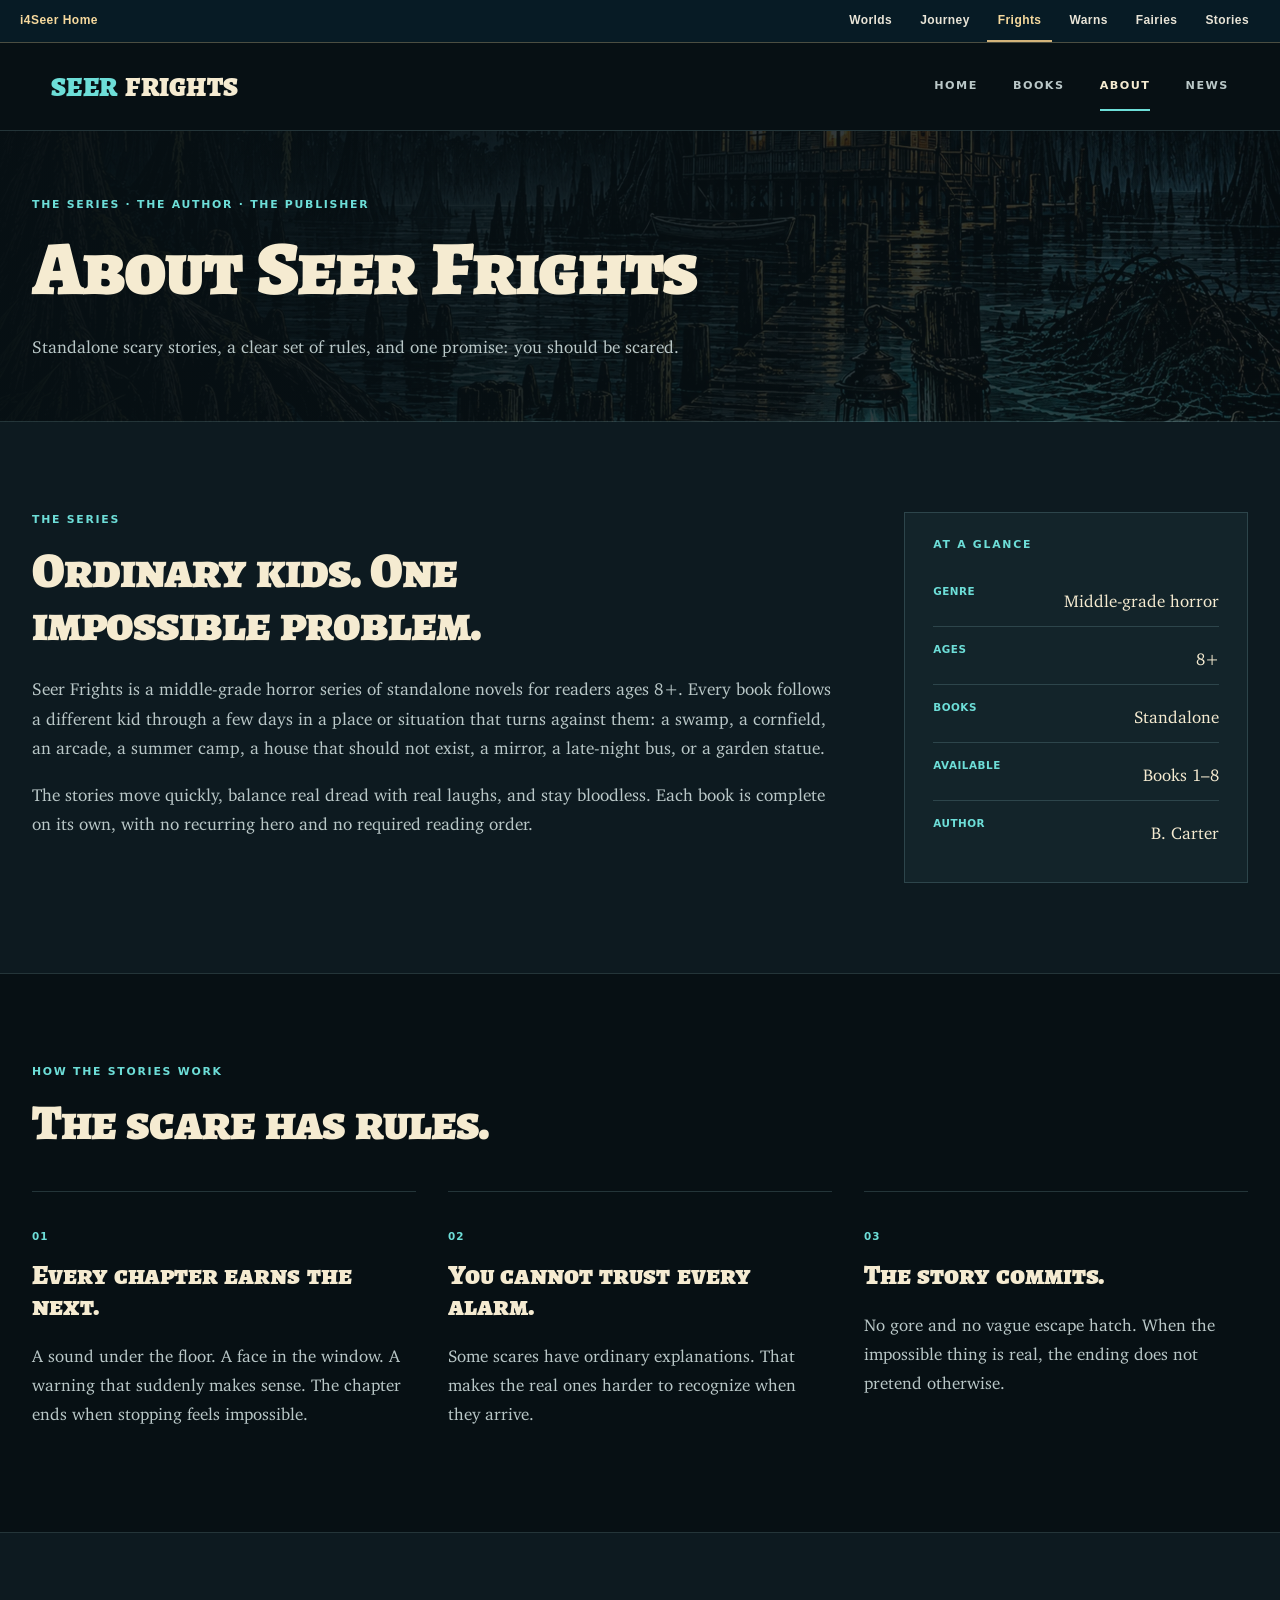
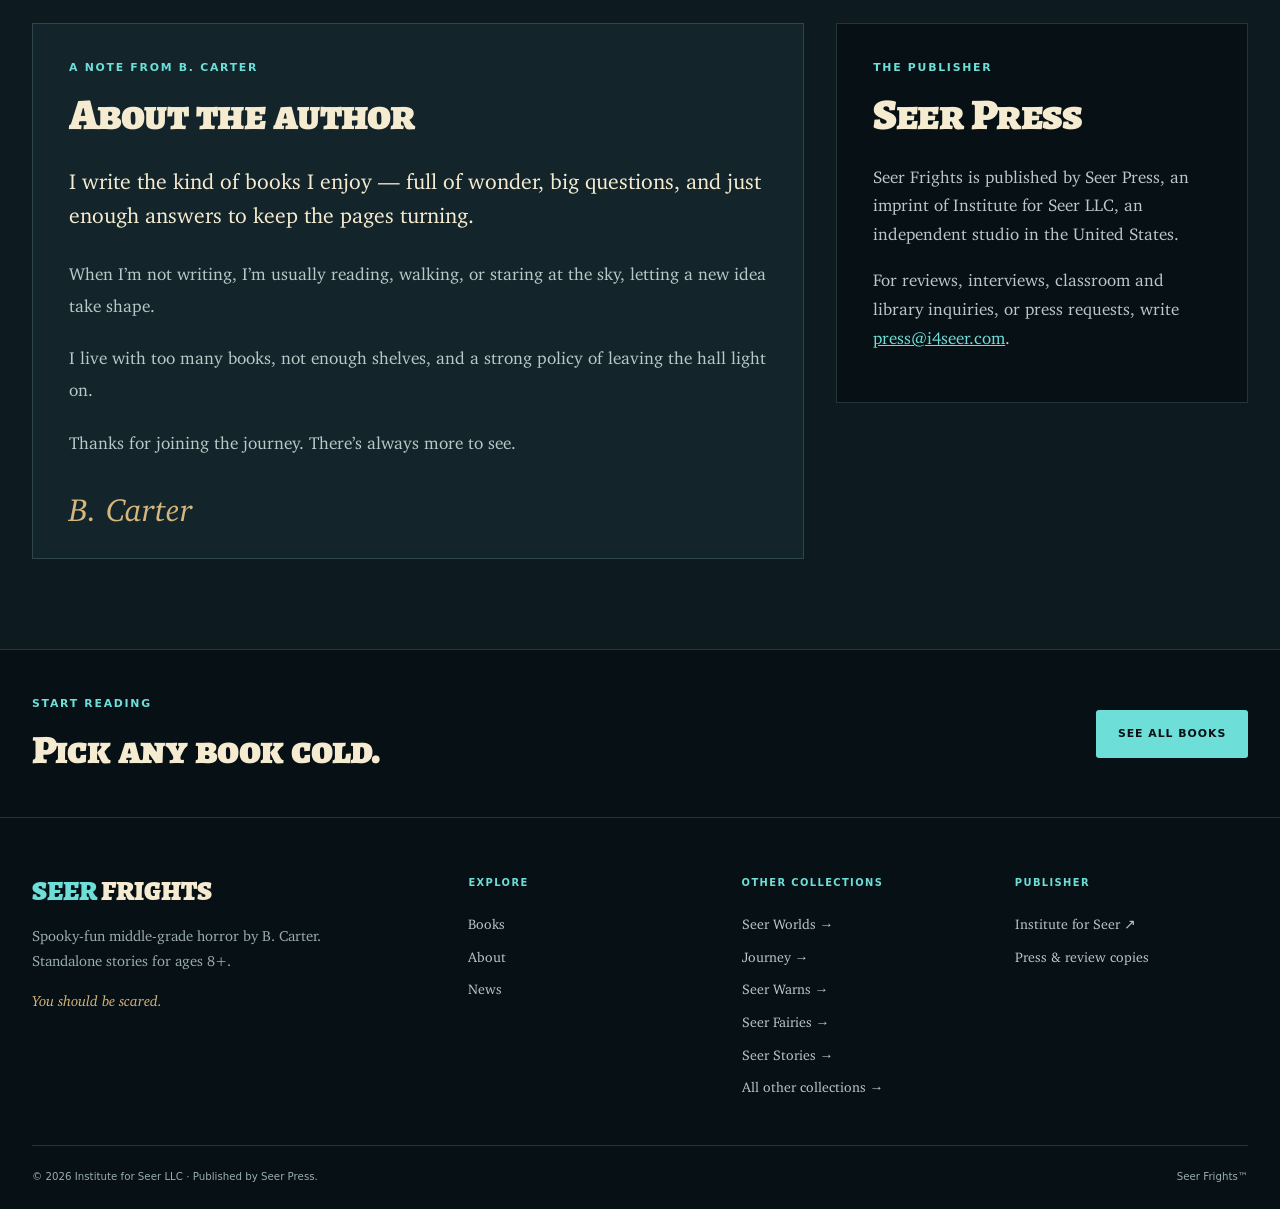
==== commit 22f0ff3f: "all subdomains" ====
--- a/about/index.html
+++ b/about/index.html
@@ -8,21 +8,21 @@
 <link rel="icon" href="/favicon.svg?v=58784d5d8f10" type="image/svg+xml">
 <link rel="manifest" href="/site.webmanifest?v=8c8b1dd5e869">
 <link rel="preload" as="font" href="/assets/fonts/AlegreyaSC-Black.woff?v=925002864793" type="font/woff" crossorigin>
-<link rel="stylesheet" href="/style.css?v=3c5dc87644a9">
+<link rel="stylesheet" href="/style.css?v=a24473a93cee">
 <title>About — Seer Frights</title>
-<link rel="canonical" href="https://seerfrights.com/about/">
+<link rel="canonical" href="https://frights.i4seer.com/about/">
 <meta property="og:type" content="website">
 <meta property="og:site_name" content="Seer Frights">
-<meta property="og:url" content="https://seerfrights.com/about/">
+<meta property="og:url" content="https://frights.i4seer.com/about/">
 <meta property="og:title" content="About — Seer Frights">
 <meta property="og:description" content="About Seer Frights, the standalone middle-grade horror series by B. Carter, plus information about the author and Seer Press.">
-<meta property="og:image" content="https://seerfrights.com/images/cover-dont-go-into-the-swamp-front.jpg?v=c84b17ef683e">
+<meta property="og:image" content="https://frights.i4seer.com/images/cover-dont-go-into-the-swamp-front.jpg?v=c84b17ef683e">
 <meta name="twitter:card" content="summary_large_image">
 
-<link rel="stylesheet" data-seer-collections href="/assets/seer-collections/collections.css?v=44b12e209f25"></head>
+<link rel="stylesheet" data-seer-collections href="/assets/seer-collections/collections.css?v=44b12e209f25"><link rel="stylesheet" data-seer-family href="/assets/seer-family.css?v=40966d814c1b"></head>
 <body class="">
 <a class="skip" href="#main">Skip to content</a>
-<header class="site-header" id="top">
+<!-- seer-family:start --><nav class="sp-family-nav" aria-label="Seer Press websites"><div class="sp-family-inner"><a class="sp-family-home" href="https://i4seer.com/">i4Seer Home</a><div class="sp-family-links"><a href="https://worlds.i4seer.com/">Worlds</a><a href="https://journey.i4seer.com/">Journey</a><a href="https://frights.i4seer.com/" aria-current="true">Frights</a><a href="https://warns.i4seer.com/">Warns</a><a href="https://fairies.i4seer.com/">Fairies</a><a href="https://stories.i4seer.com/">Stories</a></div><details class="sp-family-mobile"><summary>Collections</summary><div class="sp-family-menu"><a href="https://worlds.i4seer.com/">Worlds</a><a href="https://journey.i4seer.com/">Journey</a><a href="https://frights.i4seer.com/" aria-current="true">Frights</a><a href="https://warns.i4seer.com/">Warns</a><a href="https://fairies.i4seer.com/">Fairies</a><a href="https://stories.i4seer.com/">Stories</a></div></details></div></nav><!-- seer-family:end --><header class="site-header" id="top">
   <a class="brand" href="/" aria-label="Seer Frights home"><span class="brand-seer">SEER</span><span class="brand-frights">FRIGHTS</span></a>
   <button class="menu-btn" type="button" aria-expanded="false" aria-controls="main-nav"><span>Menu</span></button>
   <nav class="main-nav" id="main-nav" aria-label="Main navigation">
@@ -46,8 +46,8 @@
       <p class="footer-tagline">You should be scared.</p>
     </div>
     <div><h4>Explore</h4><a href="/books/">Books</a><a href="/about/">About</a><a href="/news/">News</a></div>
-    <div class="sc-footer-links"><h4>Other collections</h4><a href="https://seerworlds.com/" target="_blank" rel="noopener">Seer Worlds ↗</a><a href="https://journey.i4seer.com/" target="_blank" rel="noopener">Journey ↗</a><a href="https://seerwarns.com/" target="_blank" rel="noopener">Seer Warns ↗</a><a href="https://fairies.i4seer.com/" target="_blank" rel="noopener">Seer Fairies ↗</a><a href="https://stories.i4seer.com/" target="_blank" rel="noopener">Seer Stories ↗</a><a href="/other-series/">All other collections →</a></div>
-    <div><h4>Publisher</h4><a href="https://www.i4seer.com/" target="_blank" rel="noopener">Institute for Seer ↗</a><a href="mailto:press@i4seer.com">Press &amp; review copies</a></div>
+    <div class="sc-footer-links"><h4>Other collections</h4><a href="https://worlds.i4seer.com/" >Seer Worlds →</a><a href="https://journey.i4seer.com/" >Journey →</a><a href="https://warns.i4seer.com/" >Seer Warns →</a><a href="https://fairies.i4seer.com/" >Seer Fairies →</a><a href="https://stories.i4seer.com/" >Seer Stories →</a><a href="/other-series/">All other collections →</a></div>
+    <div><h4>Publisher</h4><a href="https://i4seer.com/" rel="noopener">Institute for Seer ↗</a><a href="mailto:press@i4seer.com">Press &amp; review copies</a></div>
   </div>
   <div class="shell footer-meta"><span>© 2026 Institute for Seer LLC · Published by Seer Press.</span><span>Seer Frights™</span></div>
 </footer>
--- a/style.css
+++ b/style.css
@@ -85,13 +85,13 @@
 
 /* Synced book artwork */
 .book-1{ --book-art:url("/images/art-dont-go-into-the-swamp.webp?v=45c3a75558d9") }
-.book-2{ --book-art:url("/images/art-the-scarecrows-know-your-name.webp?v=fabbb95d2647") }
+.book-2{ --book-art:url("/images/art-the-scarecrows-know-your-name.webp?v=f5a24358abf9") }
 .book-3{ --book-art:url("/images/art-the-mark-spreads.webp?v=f9f2f5abb46c") }
 .book-4{ --book-art:url("/images/art-welcome-to-camp-sunny-pines.webp?v=ffa796b6981b") }
 .book-5{ --book-art:url("/images/art-the-house-that-wasnt-there.webp?v=e1d73075d677") }
 .book-6{ --book-art:url("/images/art-say-it-three-times.webp?v=ac7239d0984f") }
 .book-7{ --book-art:url("/images/art-the-last-bus-home.webp?v=253d3e7ddfed") }
-.book-8{ --book-art:url("/images/art-dont-feed-the-statue.webp?v=55f801629a4c") }
+.book-8{ --book-art:url("/images/art-dont-feed-the-statue.webp?v=46b92d541b41") }
 .book-9{ --book-art:url("/images/art-the-substitute.webp?v=bb737ff11105") }
 .book-10{ --book-art:url("/images/art-beware-the-tide-pools.webp?v=38af11eb0010") }
 .book-11{ --book-art:url("/images/art-dont-wake-the-exhibit.webp?v=1d4b3f5b14cb") }
--- a/assets/seer-family.css
+++ b/assets/seer-family.css
@@ -0,0 +1,18 @@
+/* Shared publisher navigation; collection page themes remain independent. */
+.sp-family-nav{position:relative;z-index:65;margin:0;background:#071b25;color:#f5ebd1;border-bottom:1px solid #d3b47b55;font:600 12px/1.4 Arial,Helvetica,sans-serif;letter-spacing:.035em}
+.sp-family-nav .sp-family-inner{width:min(1240px,calc(100% - 40px));min-height:42px;margin:auto;display:flex;align-items:center;justify-content:space-between;gap:24px}
+.sp-family-nav a{display:inline-flex;align-items:center;min-height:42px;padding:0 11px;color:#e8e4d7;text-decoration:none;white-space:nowrap;border-bottom:2px solid transparent;box-sizing:border-box}
+.sp-family-nav .sp-family-home{padding-left:0;font-weight:700;color:#f6d99d;letter-spacing:.04em}
+.sp-family-nav a:hover{color:#fff;background:#ffffff0b}
+.sp-family-nav a[aria-current]{color:#f6d99d;border-bottom-color:#d3b47b}
+.sp-family-nav .sp-family-links{display:flex;align-items:center;gap:6px}
+.sp-family-nav .sp-family-mobile{display:none;position:relative}
+.sp-family-nav summary{display:flex;align-items:center;gap:10px;min-height:42px;padding:0 8px;cursor:pointer;list-style:none;color:#f5ebd1}
+.sp-family-nav summary::-webkit-details-marker{display:none}
+.sp-family-nav summary::after{content:'▾';font-size:13px}
+.sp-family-nav details[open] summary::after{content:'▴'}
+.sp-family-nav .sp-family-menu{position:absolute;right:0;top:100%;width:min(300px,calc(100vw - 40px));padding:8px;background:#071b25;border:1px solid #d3b47b66;box-shadow:0 12px 28px #0006}
+.sp-family-nav .sp-family-menu a{display:flex;min-height:44px;padding:8px 14px;border-bottom:0;border-left:2px solid transparent}
+.sp-family-nav .sp-family-menu a[aria-current]{border-left-color:#d3b47b;background:#ffffff0b}
+.sp-family-nav a:focus-visible,.sp-family-nav summary:focus-visible{outline:2px solid #f6d99d;outline-offset:-3px}
+@media(max-width:760px){.sp-family-nav .sp-family-inner{width:calc(100% - 32px);gap:16px}.sp-family-nav .sp-family-links{display:none}.sp-family-nav .sp-family-mobile{display:block}}
